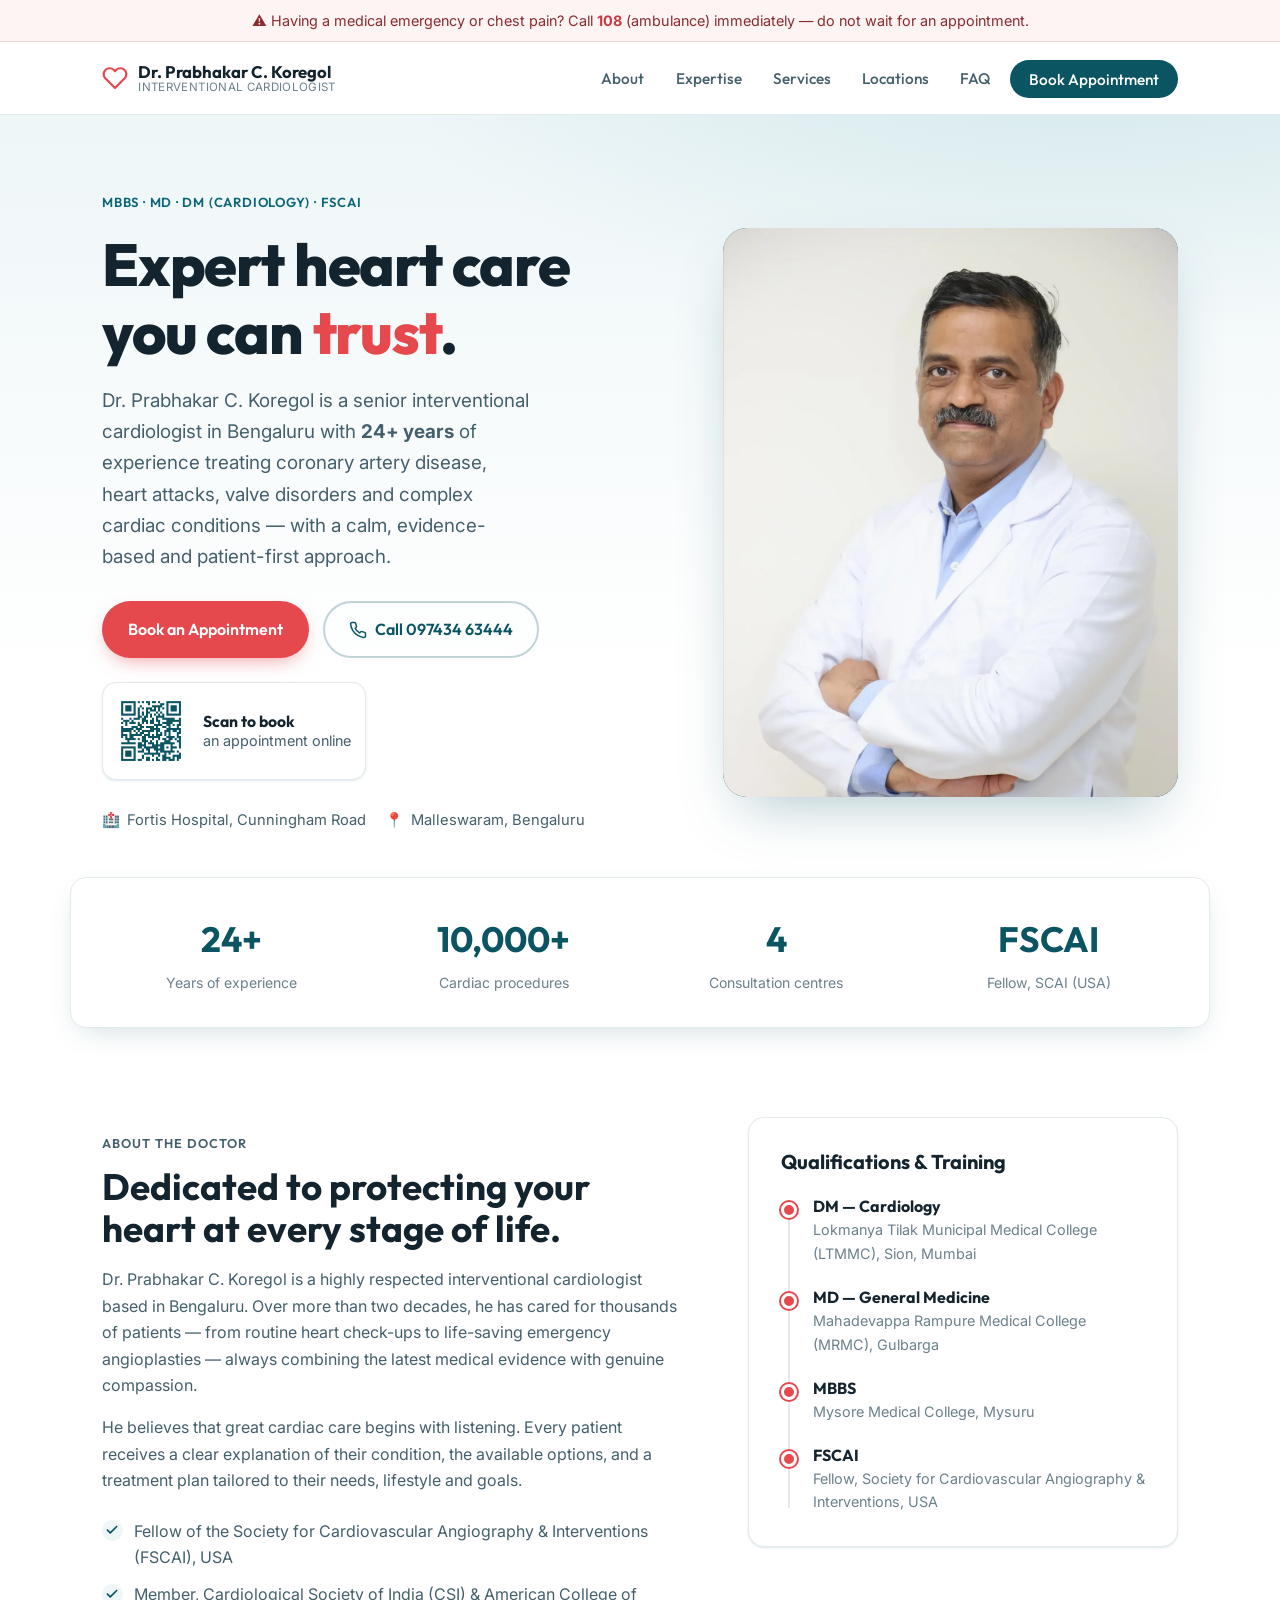
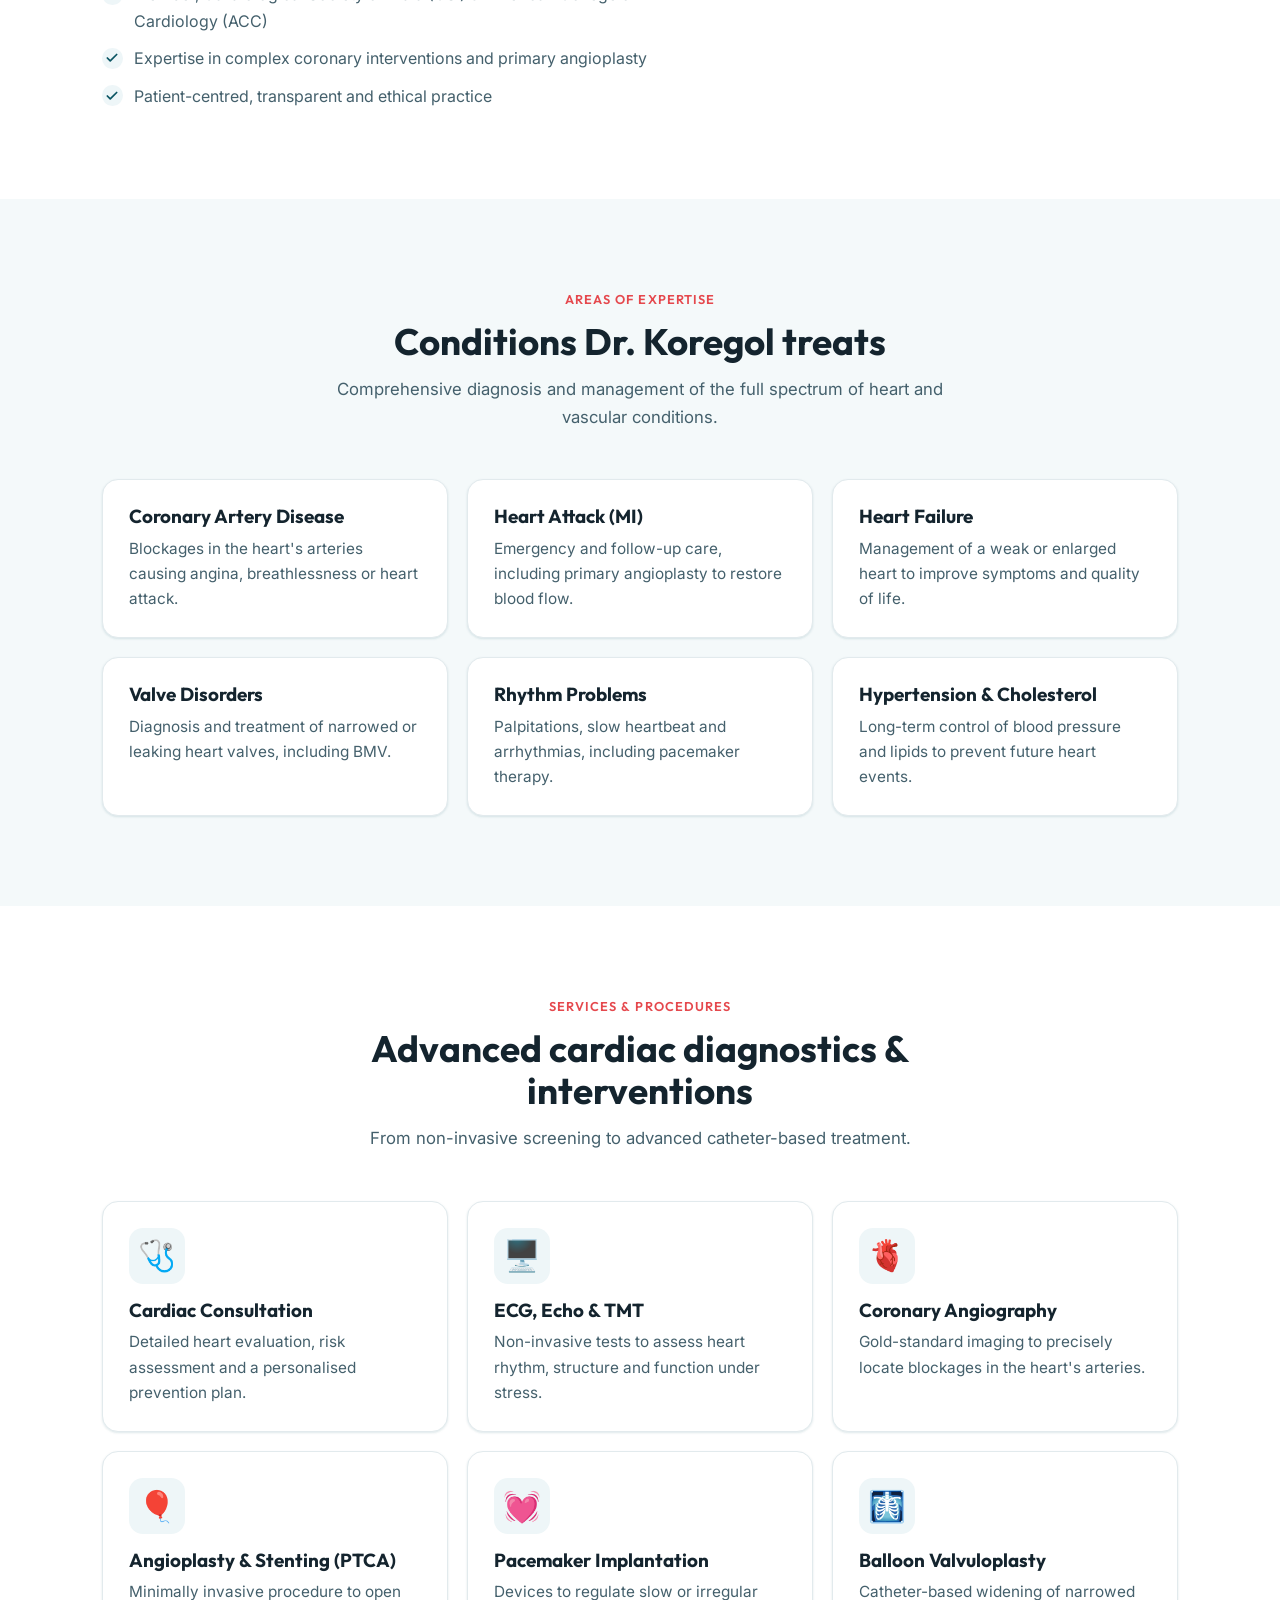
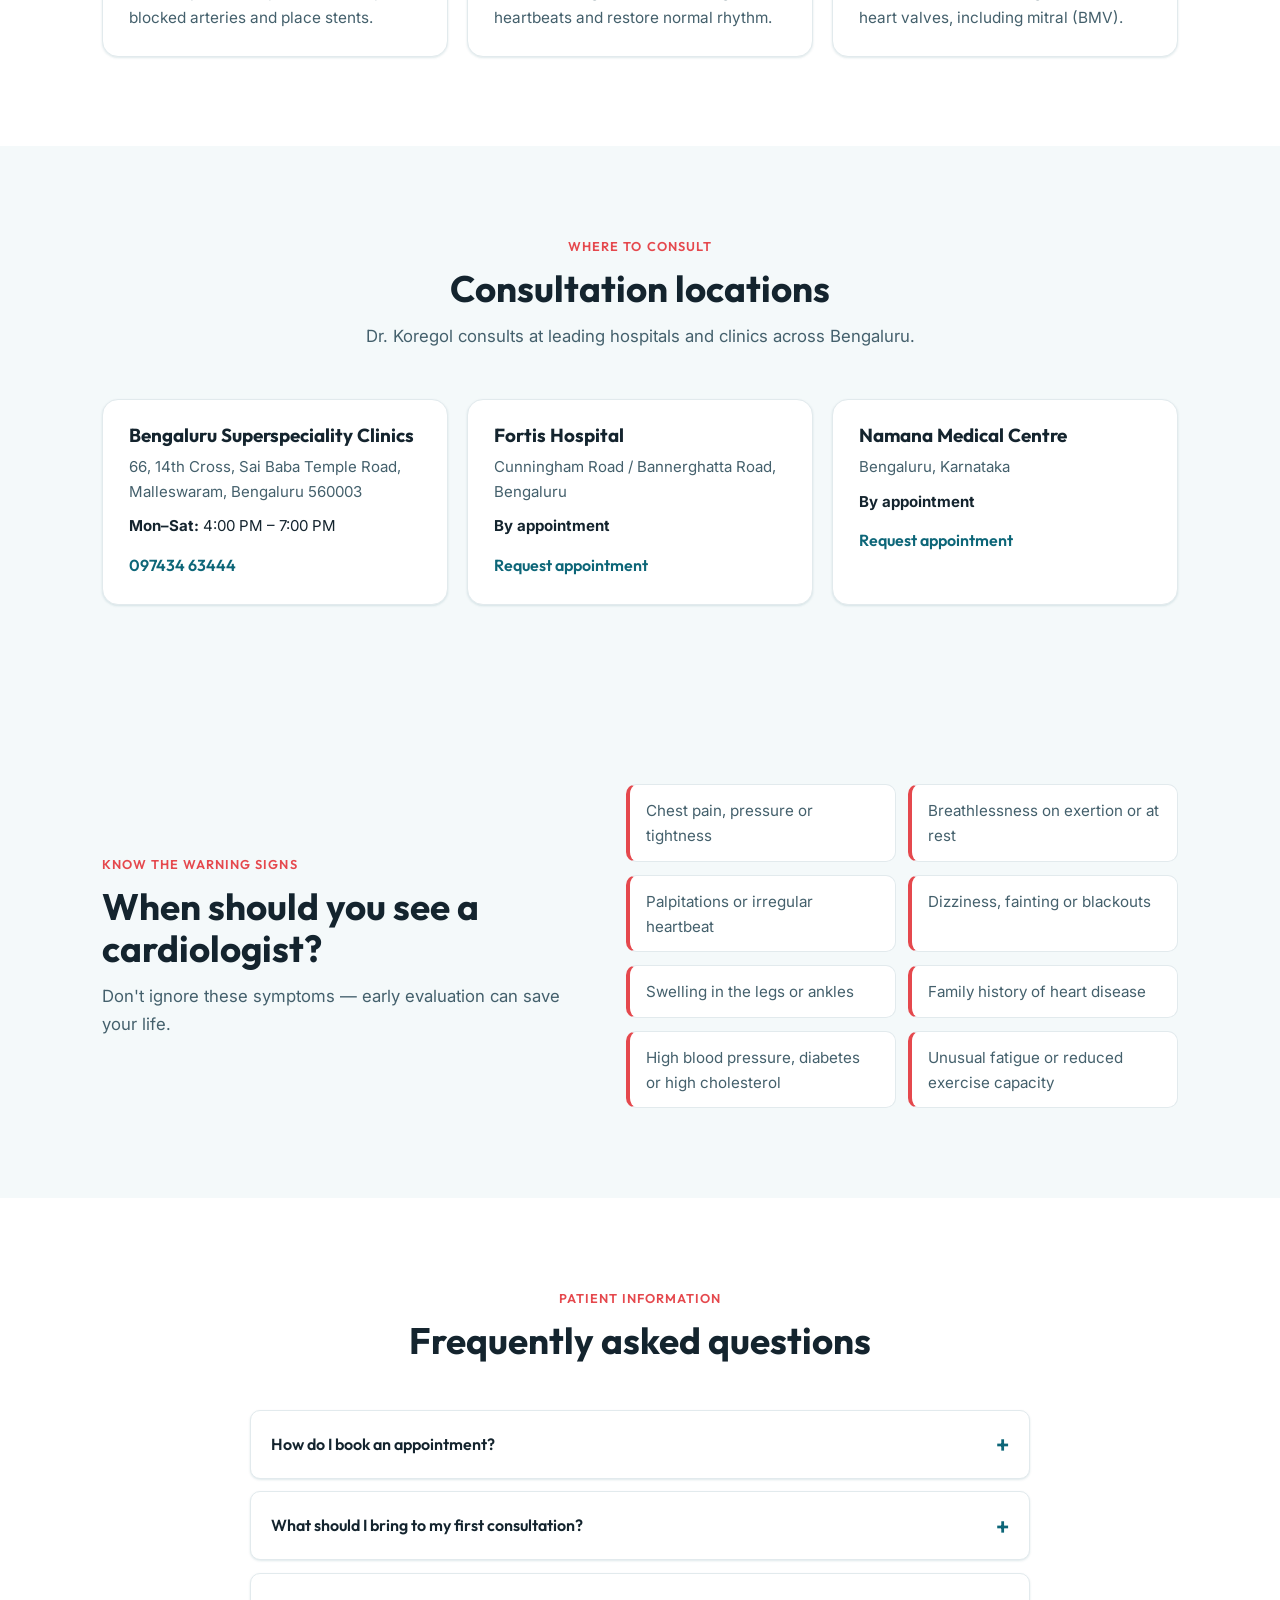
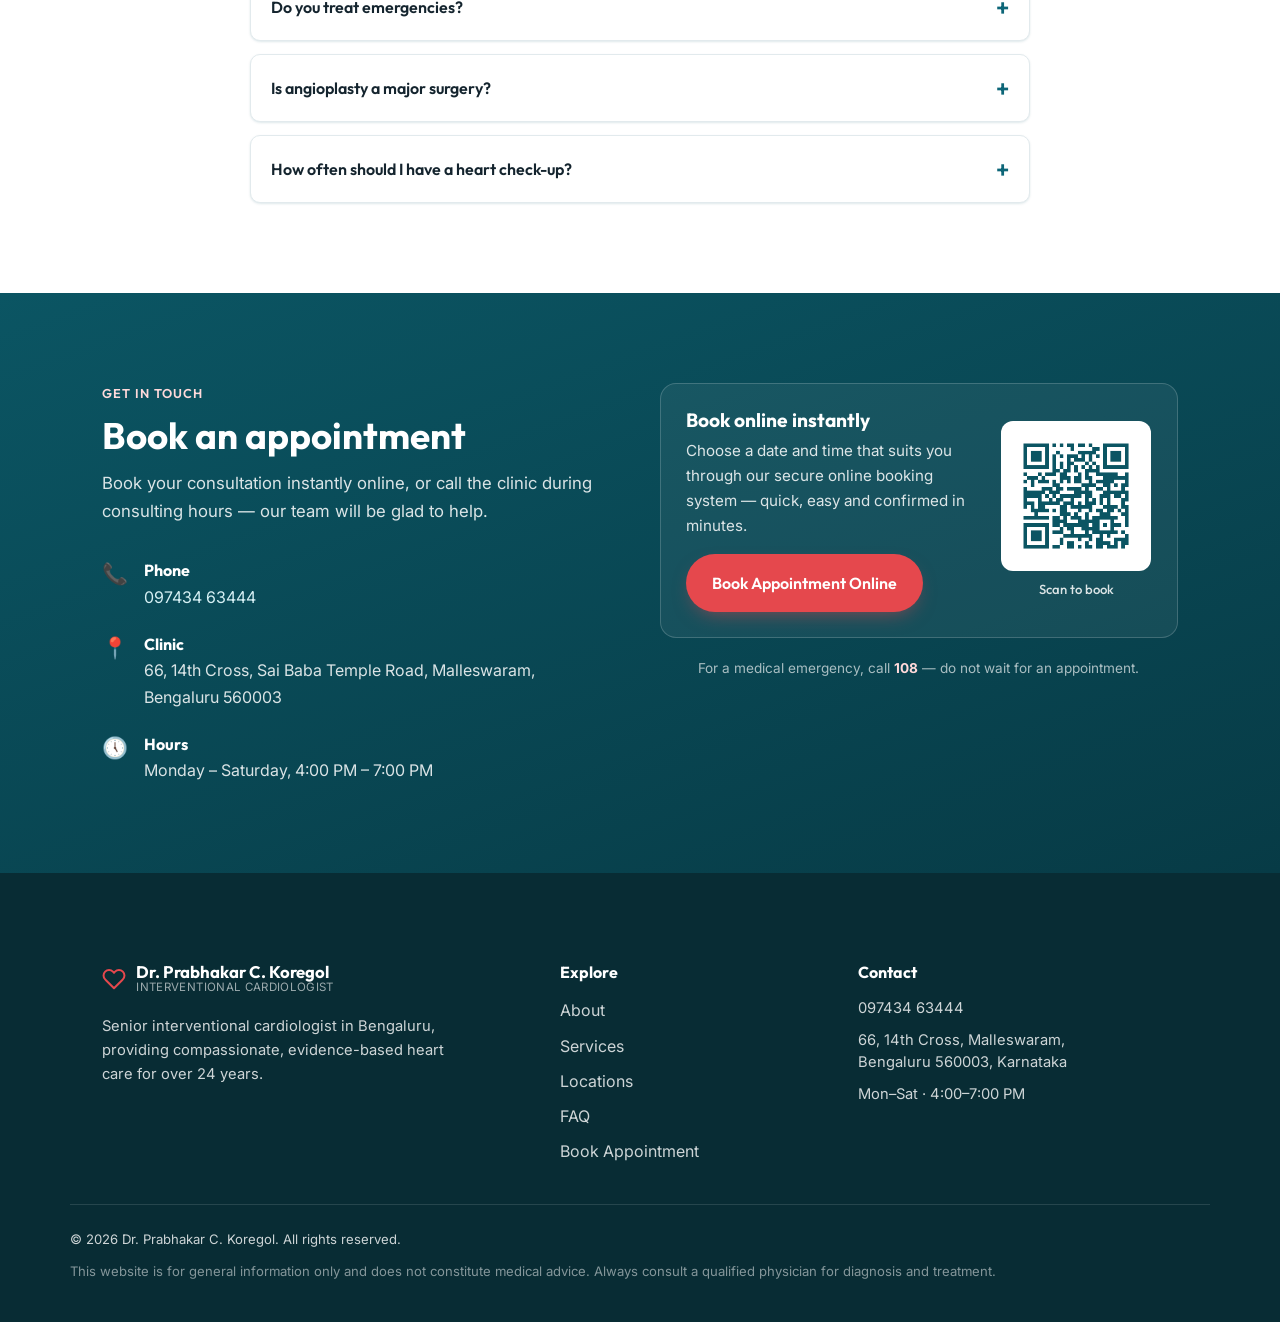
==== index.html @ 807a7e0b "Remove redundant appointment form; online booking is the single path Appointments now go through the" ====
<!DOCTYPE html>
<html lang="en">
<head>
  <meta charset="UTF-8" />
  <meta name="viewport" content="width=device-width, initial-scale=1.0" />
  <meta name="theme-color" content="#0b5563" />

  <title>Dr. Prabhakar C. Koregol — Senior Interventional Cardiologist, Bengaluru</title>
  <meta name="description" content="Dr. Prabhakar C. Koregol is a senior interventional cardiologist in Bengaluru with 24+ years of experience in angiography, angioplasty, stenting and complex cardiac care. Book a consultation in Malleswaram." />
  <meta name="keywords" content="cardiologist Bangalore, interventional cardiologist Bengaluru, Dr Prabhakar Koregol, angioplasty Bangalore, heart specialist Malleswaram, angiography, stenting, heart doctor Bengaluru" />
  <meta name="author" content="Dr. Prabhakar C. Koregol" />
  <meta name="robots" content="index, follow" />
  <link rel="canonical" href="https://drprabhakarkoregol.in/" />

  <!-- Open Graph / social -->
  <meta property="og:type" content="website" />
  <meta property="og:site_name" content="Dr. Prabhakar C. Koregol" />
  <meta property="og:title" content="Dr. Prabhakar C. Koregol — Senior Interventional Cardiologist, Bengaluru" />
  <meta property="og:description" content="24+ years of experience in interventional cardiology. Compassionate, evidence-based heart care in Bengaluru." />
  <meta property="og:url" content="https://drprabhakarkoregol.in/" />
  <meta property="og:image" content="https://drprabhakarkoregol.in/assets/img/og-image.png" />
  <meta name="twitter:card" content="summary_large_image" />
  <meta name="twitter:title" content="Dr. Prabhakar C. Koregol — Senior Interventional Cardiologist" />
  <meta name="twitter:description" content="24+ years of experience in interventional cardiology in Bengaluru." />

  <!-- Icons & manifest -->
  <link rel="icon" href="assets/img/favicon.svg" type="image/svg+xml" />
  <link rel="apple-touch-icon" href="assets/img/favicon.svg" />
  <link rel="manifest" href="site.webmanifest" />

  <!-- Preconnect for fonts -->
  <link rel="preconnect" href="https://fonts.googleapis.com" />
  <link rel="preconnect" href="https://fonts.gstatic.com" crossorigin />
  <link rel="stylesheet" href="https://fonts.googleapis.com/css2?family=Outfit:wght@400;500;600;700;800&family=Inter:wght@400;500;600&display=swap" />

  <link rel="stylesheet" href="assets/css/styles.css" />

  <!-- Structured data: Physician (schema.org) -->
  <script type="application/ld+json">
  {
    "@context": "https://schema.org",
    "@type": "Physician",
    "name": "Dr. Prabhakar C. Koregol",
    "image": "https://drprabhakarkoregol.in/assets/img/og-image.png",
    "url": "https://drprabhakarkoregol.in/",
    "medicalSpecialty": "Cardiovascular",
    "description": "Senior interventional cardiologist in Bengaluru with over 24 years of experience in angiography, angioplasty, stenting and complex coronary interventions.",
    "telephone": "+91-9743463444",
    "address": {
      "@type": "PostalAddress",
      "streetAddress": "66, 14th Cross, Sai Baba Temple Road, Malleswaram",
      "addressLocality": "Bengaluru",
      "addressRegion": "Karnataka",
      "postalCode": "560003",
      "addressCountry": "IN"
    },
    "availableService": [
      { "@type": "MedicalProcedure", "name": "Coronary Angiography" },
      { "@type": "MedicalProcedure", "name": "Coronary Angioplasty (PTCA) & Stenting" },
      { "@type": "MedicalProcedure", "name": "Balloon Mitral Valvuloplasty" },
      { "@type": "MedicalProcedure", "name": "Pacemaker Implantation" }
    ]
  }
  </script>
</head>
<body>
  <a class="skip-link" href="#main">Skip to main content</a>

  <!-- Emergency banner -->
  <div class="emergency-bar" role="note">
    <span aria-hidden="true">⚠️</span> Having a medical emergency or chest pain? Call <strong>108</strong> (ambulance) immediately — do not wait for an appointment.
  </div>

  <!-- Header -->
  <header class="site-header" id="top">
    <div class="container header-inner">
      <a href="#top" class="brand" aria-label="Dr. Prabhakar C. Koregol, home">
        <span class="brand-mark" aria-hidden="true">
          <svg viewBox="0 0 24 24" width="26" height="26" fill="none" stroke="currentColor" stroke-width="2" stroke-linecap="round" stroke-linejoin="round"><path d="M20.84 4.61a5.5 5.5 0 0 0-7.78 0L12 5.67l-1.06-1.06a5.5 5.5 0 0 0-7.78 7.78l1.06 1.06L12 21.23l7.78-7.78 1.06-1.06a5.5 5.5 0 0 0 0-7.78z"/></svg>
        </span>
        <span class="brand-text">
          <strong>Dr. Prabhakar C. Koregol</strong>
          <small>Interventional Cardiologist</small>
        </span>
      </a>

      <nav class="main-nav" id="primary-nav" aria-label="Primary">
        <button class="nav-close" aria-label="Close menu">&times;</button>
        <ul>
          <li><a href="#about">About</a></li>
          <li><a href="#expertise">Expertise</a></li>
          <li><a href="#services">Services</a></li>
          <li><a href="#locations">Locations</a></li>
          <li><a href="#faq">FAQ</a></li>
          <li><a href="book.html" class="nav-cta" target="_blank" rel="noopener">Book Appointment</a></li>
        </ul>
      </nav>

      <button class="nav-toggle" aria-label="Open menu" aria-expanded="false" aria-controls="primary-nav">
        <span></span><span></span><span></span>
      </button>
    </div>
  </header>

  <main id="main">
    <!-- Hero -->
    <section class="hero">
      <div class="container hero-grid">
        <div class="hero-content reveal">
          <p class="eyebrow">MBBS · MD · DM (Cardiology) · FSCAI</p>
          <h1>Expert heart care you can&nbsp;<span class="accent">trust</span>.</h1>
          <p class="lede">
            Dr. Prabhakar C. Koregol is a senior interventional cardiologist in Bengaluru with
            <strong>24+ years</strong> of experience treating coronary artery disease, heart
            attacks, valve disorders and complex cardiac conditions — with a calm, evidence-based
            and patient-first approach.
          </p>
          <div class="hero-actions">
            <a href="book.html" class="btn btn-primary" target="_blank" rel="noopener">Book an Appointment</a>
            <a href="tel:+919743463444" class="btn btn-ghost">
              <svg viewBox="0 0 24 24" width="18" height="18" fill="none" stroke="currentColor" stroke-width="2" stroke-linecap="round" stroke-linejoin="round" aria-hidden="true"><path d="M22 16.92v3a2 2 0 0 1-2.18 2 19.79 19.79 0 0 1-8.63-3.07 19.5 19.5 0 0 1-6-6 19.79 19.79 0 0 1-3.07-8.67A2 2 0 0 1 4.11 2h3a2 2 0 0 1 2 1.72c.13.96.36 1.9.7 2.81a2 2 0 0 1-.45 2.11L8.09 9.91a16 16 0 0 0 6 6l1.27-1.27a2 2 0 0 1 2.11-.45c.91.34 1.85.57 2.81.7A2 2 0 0 1 22 16.92z"/></svg>
              Call 097434 63444
            </a>
          </div>
          <a href="book.html" class="hero-qr" target="_blank" rel="noopener" aria-label="Scan or tap the QR code to book an appointment">
            <img src="assets/img/appointment-qr.png" width="92" height="92" alt="QR code to book an appointment with Dr. Prabhakar C. Koregol" loading="lazy" />
            <span><strong>Scan to book</strong>an appointment online</span>
          </a>
          <ul class="hero-trust">
            <li><span aria-hidden="true">🏥</span> Fortis Hospital, Cunningham Road</li>
            <li><span aria-hidden="true">📍</span> Malleswaram, Bengaluru</li>
          </ul>
        </div>

        <div class="hero-media reveal">
          <div class="hero-photo">
            <img src="assets/img/doctor.webp" alt="Portrait of Dr. Prabhakar C. Koregol, interventional cardiologist in Bengaluru" width="1280" height="1664" loading="eager" decoding="async" />
          </div>
        </div>
      </div>
    </section>

    <!-- Stats -->
    <section class="stats" aria-label="Key facts">
      <div class="container stats-grid">
        <div class="stat reveal"><strong>24+</strong><span>Years of experience</span></div>
        <div class="stat reveal"><strong>10,000+</strong><span>Cardiac procedures</span></div>
        <div class="stat reveal"><strong>4</strong><span>Consultation centres</span></div>
        <div class="stat reveal"><strong>FSCAI</strong><span>Fellow, SCAI (USA)</span></div>
      </div>
    </section>

    <!-- About -->
    <section class="section" id="about">
      <div class="container about-grid">
        <div class="reveal">
          <p class="section-eyebrow">About the doctor</p>
          <h2>Dedicated to protecting your heart at every stage of life.</h2>
          <p>
            Dr. Prabhakar C. Koregol is a highly respected interventional cardiologist based in
            Bengaluru. Over more than two decades, he has cared for thousands of patients — from
            routine heart check-ups to life-saving emergency angioplasties — always combining the
            latest medical evidence with genuine compassion.
          </p>
          <p>
            He believes that great cardiac care begins with listening. Every patient receives a
            clear explanation of their condition, the available options, and a treatment plan
            tailored to their needs, lifestyle and goals.
          </p>
          <ul class="checklist">
            <li>Fellow of the Society for Cardiovascular Angiography &amp; Interventions (FSCAI), USA</li>
            <li>Member, Cardiological Society of India (CSI) &amp; American College of Cardiology (ACC)</li>
            <li>Expertise in complex coronary interventions and primary angioplasty</li>
            <li>Patient-centred, transparent and ethical practice</li>
          </ul>
        </div>

        <aside class="credentials-card reveal" aria-label="Qualifications and training">
          <h3>Qualifications &amp; Training</h3>
          <ol class="timeline">
            <li>
              <span class="tl-dot" aria-hidden="true"></span>
              <h4>DM — Cardiology</h4>
              <p>Lokmanya Tilak Municipal Medical College (LTMMC), Sion, Mumbai</p>
            </li>
            <li>
              <span class="tl-dot" aria-hidden="true"></span>
              <h4>MD — General Medicine</h4>
              <p>Mahadevappa Rampure Medical College (MRMC), Gulbarga</p>
            </li>
            <li>
              <span class="tl-dot" aria-hidden="true"></span>
              <h4>MBBS</h4>
              <p>Mysore Medical College, Mysuru</p>
            </li>
            <li>
              <span class="tl-dot" aria-hidden="true"></span>
              <h4>FSCAI</h4>
              <p>Fellow, Society for Cardiovascular Angiography &amp; Interventions, USA</p>
            </li>
          </ol>
        </aside>
      </div>
    </section>

    <!-- Expertise / conditions -->
    <section class="section section-tint" id="expertise">
      <div class="container">
        <div class="section-head reveal">
          <p class="section-eyebrow">Areas of expertise</p>
          <h2>Conditions Dr. Koregol treats</h2>
          <p class="section-sub">Comprehensive diagnosis and management of the full spectrum of heart and vascular conditions.</p>
        </div>
        <div class="cards-grid">
          <article class="info-card reveal">
            <h3>Coronary Artery Disease</h3>
            <p>Blockages in the heart's arteries causing angina, breathlessness or heart attack.</p>
          </article>
          <article class="info-card reveal">
            <h3>Heart Attack (MI)</h3>
            <p>Emergency and follow-up care, including primary angioplasty to restore blood flow.</p>
          </article>
          <article class="info-card reveal">
            <h3>Heart Failure</h3>
            <p>Management of a weak or enlarged heart to improve symptoms and quality of life.</p>
          </article>
          <article class="info-card reveal">
            <h3>Valve Disorders</h3>
            <p>Diagnosis and treatment of narrowed or leaking heart valves, including BMV.</p>
          </article>
          <article class="info-card reveal">
            <h3>Rhythm Problems</h3>
            <p>Palpitations, slow heartbeat and arrhythmias, including pacemaker therapy.</p>
          </article>
          <article class="info-card reveal">
            <h3>Hypertension &amp; Cholesterol</h3>
            <p>Long-term control of blood pressure and lipids to prevent future heart events.</p>
          </article>
        </div>
      </div>
    </section>

    <!-- Services / procedures -->
    <section class="section" id="services">
      <div class="container">
        <div class="section-head reveal">
          <p class="section-eyebrow">Services &amp; procedures</p>
          <h2>Advanced cardiac diagnostics &amp; interventions</h2>
          <p class="section-sub">From non-invasive screening to advanced catheter-based treatment.</p>
        </div>
        <div class="cards-grid">
          <article class="service-card reveal">
            <div class="service-icon" aria-hidden="true">🩺</div>
            <h3>Cardiac Consultation</h3>
            <p>Detailed heart evaluation, risk assessment and a personalised prevention plan.</p>
          </article>
          <article class="service-card reveal">
            <div class="service-icon" aria-hidden="true">🖥️</div>
            <h3>ECG, Echo &amp; TMT</h3>
            <p>Non-invasive tests to assess heart rhythm, structure and function under stress.</p>
          </article>
          <article class="service-card reveal">
            <div class="service-icon" aria-hidden="true">🫀</div>
            <h3>Coronary Angiography</h3>
            <p>Gold-standard imaging to precisely locate blockages in the heart's arteries.</p>
          </article>
          <article class="service-card reveal">
            <div class="service-icon" aria-hidden="true">🎈</div>
            <h3>Angioplasty &amp; Stenting (PTCA)</h3>
            <p>Minimally invasive procedure to open blocked arteries and place stents.</p>
          </article>
          <article class="service-card reveal">
            <div class="service-icon" aria-hidden="true">💓</div>
            <h3>Pacemaker Implantation</h3>
            <p>Devices to regulate slow or irregular heartbeats and restore normal rhythm.</p>
          </article>
          <article class="service-card reveal">
            <div class="service-icon" aria-hidden="true">🩻</div>
            <h3>Balloon Valvuloplasty</h3>
            <p>Catheter-based widening of narrowed heart valves, including mitral (BMV).</p>
          </article>
        </div>
      </div>
    </section>

    <!-- Locations -->
    <section class="section section-tint" id="locations">
      <div class="container">
        <div class="section-head reveal">
          <p class="section-eyebrow">Where to consult</p>
          <h2>Consultation locations</h2>
          <p class="section-sub">Dr. Koregol consults at leading hospitals and clinics across Bengaluru.</p>
        </div>
        <div class="cards-grid">
          <article class="location-card reveal">
            <h3>Bengaluru Superspeciality Clinics</h3>
            <p class="loc-addr">66, 14th Cross, Sai Baba Temple Road, Malleswaram, Bengaluru 560003</p>
            <p class="loc-time"><strong>Mon–Sat:</strong> 4:00 PM – 7:00 PM</p>
            <a class="loc-link" href="tel:+919743463444">097434 63444</a>
          </article>
          <article class="location-card reveal">
            <h3>Fortis Hospital</h3>
            <p class="loc-addr">Cunningham Road / Bannerghatta Road, Bengaluru</p>
            <p class="loc-time"><strong>By appointment</strong></p>
            <a class="loc-link" href="book.html" target="_blank" rel="noopener">Request appointment</a>
          </article>
          <article class="location-card reveal">
            <h3>Namana Medical Centre</h3>
            <p class="loc-addr">Bengaluru, Karnataka</p>
            <p class="loc-time"><strong>By appointment</strong></p>
            <a class="loc-link" href="book.html" target="_blank" rel="noopener">Request appointment</a>
          </article>
        </div>
      </div>
    </section>

    <!-- Why see a cardiologist -->
    <section class="section warn-section">
      <div class="container warn-grid">
        <div class="reveal">
          <p class="section-eyebrow">Know the warning signs</p>
          <h2>When should you see a cardiologist?</h2>
          <p class="section-sub">Don't ignore these symptoms — early evaluation can save your life.</p>
        </div>
        <ul class="symptom-list reveal">
          <li>Chest pain, pressure or tightness</li>
          <li>Breathlessness on exertion or at rest</li>
          <li>Palpitations or irregular heartbeat</li>
          <li>Dizziness, fainting or blackouts</li>
          <li>Swelling in the legs or ankles</li>
          <li>Family history of heart disease</li>
          <li>High blood pressure, diabetes or high cholesterol</li>
          <li>Unusual fatigue or reduced exercise capacity</li>
        </ul>
      </div>
    </section>

    <!-- FAQ -->
    <section class="section" id="faq">
      <div class="container">
        <div class="section-head reveal">
          <p class="section-eyebrow">Patient information</p>
          <h2>Frequently asked questions</h2>
        </div>
        <div class="faq-list reveal">
          <details>
            <summary>How do I book an appointment?</summary>
            <p>You can call <a href="tel:+919743463444">097434 63444</a> during clinic hours, or use the appointment form below. Our team will confirm a convenient slot with you.</p>
          </details>
          <details>
            <summary>What should I bring to my first consultation?</summary>
            <p>Please bring any previous medical records, ECG/echo reports, a list of your current medications, and details of any allergies. This helps Dr. Koregol give you the most accurate advice.</p>
          </details>
          <details>
            <summary>Do you treat emergencies?</summary>
            <p>For a medical emergency such as severe chest pain, please call <strong>108</strong> or go to the nearest emergency department immediately. This website is not for emergency care.</p>
          </details>
          <details>
            <summary>Is angioplasty a major surgery?</summary>
            <p>Angioplasty is a minimally invasive, catheter-based procedure — not open-heart surgery. Most patients are awake during the procedure and recover quickly. Dr. Koregol will explain what to expect in your case.</p>
          </details>
          <details>
            <summary>How often should I have a heart check-up?</summary>
            <p>Adults over 40, or anyone with risk factors like diabetes, high blood pressure, smoking or a family history of heart disease, should consider an annual cardiac evaluation. Dr. Koregol can advise the right schedule for you.</p>
          </details>
        </div>
      </div>
    </section>

    <!-- Contact / appointment -->
    <section class="section section-dark" id="contact">
      <div class="container contact-grid">
        <div class="reveal">
          <p class="section-eyebrow light">Get in touch</p>
          <h2>Book an appointment</h2>
          <p class="section-sub light">Book your consultation instantly online, or call the clinic during consulting hours — our team will be glad to help.</p>

          <ul class="contact-info">
            <li>
              <span class="ci-icon" aria-hidden="true">📞</span>
              <div><strong>Phone</strong><br><a href="tel:+919743463444">097434 63444</a></div>
            </li>
            <li>
              <span class="ci-icon" aria-hidden="true">📍</span>
              <div><strong>Clinic</strong><br>66, 14th Cross, Sai Baba Temple Road, Malleswaram, Bengaluru 560003</div>
            </li>
            <li>
              <span class="ci-icon" aria-hidden="true">🕔</span>
              <div><strong>Hours</strong><br>Monday – Saturday, 4:00 PM – 7:00 PM</div>
            </li>
          </ul>
        </div>

        <div class="reveal">
          <div class="book-online">
            <div class="book-online-text">
              <h3>Book online instantly</h3>
              <p>Choose a date and time that suits you through our secure online booking system — quick, easy and confirmed in minutes.</p>
              <a href="book.html" class="btn btn-primary" target="_blank" rel="noopener">Book Appointment Online</a>
            </div>
            <figure class="book-qr">
              <img src="assets/img/appointment-qr.png" width="160" height="160" alt="QR code to book an appointment with Dr. Prabhakar C. Koregol" loading="lazy" />
              <figcaption>Scan to book</figcaption>
            </figure>
          </div>
          <p class="book-emergency">For a medical emergency, call <strong>108</strong> — do not wait for an appointment.</p>
        </div>
      </div>
    </section>
  </main>

  <!-- Footer -->
  <footer class="site-footer">
    <div class="container footer-grid">
      <div>
        <a href="#top" class="brand brand-footer">
          <span class="brand-mark" aria-hidden="true">
            <svg viewBox="0 0 24 24" width="24" height="24" fill="none" stroke="currentColor" stroke-width="2" stroke-linecap="round" stroke-linejoin="round"><path d="M20.84 4.61a5.5 5.5 0 0 0-7.78 0L12 5.67l-1.06-1.06a5.5 5.5 0 0 0-7.78 7.78l1.06 1.06L12 21.23l7.78-7.78 1.06-1.06a5.5 5.5 0 0 0 0-7.78z"/></svg>
          </span>
          <span class="brand-text"><strong>Dr. Prabhakar C. Koregol</strong><small>Interventional Cardiologist</small></span>
        </a>
        <p class="footer-about">Senior interventional cardiologist in Bengaluru, providing compassionate, evidence-based heart care for over 24 years.</p>
      </div>
      <nav class="footer-nav" aria-label="Footer">
        <h4>Explore</h4>
        <ul>
          <li><a href="#about">About</a></li>
          <li><a href="#services">Services</a></li>
          <li><a href="#locations">Locations</a></li>
          <li><a href="#faq">FAQ</a></li>
          <li><a href="book.html" target="_blank" rel="noopener">Book Appointment</a></li>
        </ul>
      </nav>
      <div class="footer-contact">
        <h4>Contact</h4>
        <p><a href="tel:+919743463444">097434 63444</a></p>
        <p>66, 14th Cross, Malleswaram,<br>Bengaluru 560003, Karnataka</p>
        <p>Mon–Sat · 4:00–7:00 PM</p>
      </div>
    </div>
    <div class="container footer-bottom">
      <p>&copy; <span id="year">2026</span> Dr. Prabhakar C. Koregol. All rights reserved.</p>
      <p class="footer-disclaimer">This website is for general information only and does not constitute medical advice. Always consult a qualified physician for diagnosis and treatment.</p>
    </div>
  </footer>

  <a href="#top" class="back-to-top" aria-label="Back to top" hidden>
    <svg viewBox="0 0 24 24" width="20" height="20" fill="none" stroke="currentColor" stroke-width="2" stroke-linecap="round" stroke-linejoin="round" aria-hidden="true"><path d="M18 15l-6-6-6 6"/></svg>
  </a>

  <script src="assets/js/main.js" defer></script>
</body>
</html>
---- assets/css/styles.css ----
/* =========================================================
   Dr. Prabhakar C. Koregol — Cardiology website
   Design system & styles
   ========================================================= */

:root {
  /* Palette */
  --teal-900: #073b46;
  --teal-800: #0b5563;
  --teal-700: #0d6678;
  --teal-600: #11808f;
  --teal-50:  #eef6f8;
  --accent:   #e5484d;   /* heartbeat red */
  --accent-dark: #c43c41;

  --ink:      #14242e;
  --ink-soft: #44606c;
  --muted:    #6b818c;
  --line:     #e2eaed;
  --bg:       #ffffff;
  --bg-tint:  #f4f9fa;
  --bg-dark:  #0b5563;

  --radius: 16px;
  --radius-sm: 10px;
  --shadow-sm: 0 1px 3px rgba(11, 85, 99, .08), 0 1px 2px rgba(11, 85, 99, .06);
  --shadow:    0 10px 30px -12px rgba(11, 85, 99, .25);
  --shadow-lg: 0 24px 60px -20px rgba(11, 85, 99, .35);

  --font-head: 'Outfit', system-ui, -apple-system, 'Segoe UI', sans-serif;
  --font-body: 'Inter', system-ui, -apple-system, 'Segoe UI', sans-serif;

  --maxw: 1140px;
  --space: clamp(3.5rem, 7vw, 6rem);
}

/* Reset */
*, *::before, *::after { box-sizing: border-box; }
* { margin: 0; }
html { scroll-behavior: smooth; -webkit-text-size-adjust: 100%; }
@media (prefers-reduced-motion: reduce) {
  html { scroll-behavior: auto; }
  *, *::before, *::after { animation-duration: .001ms !important; transition-duration: .001ms !important; }
}

body {
  font-family: var(--font-body);
  color: var(--ink);
  background: var(--bg);
  line-height: 1.65;
  -webkit-font-smoothing: antialiased;
  text-rendering: optimizeLegibility;
}

img, svg { display: block; max-width: 100%; }
a { color: var(--teal-700); text-decoration: none; }
a:hover { text-decoration: underline; }

h1, h2, h3, h4 { font-family: var(--font-head); line-height: 1.15; color: var(--ink); font-weight: 700; }

.container { width: 100%; max-width: var(--maxw); margin-inline: auto; padding-inline: clamp(1.2rem, 4vw, 2rem); }

.skip-link {
  position: absolute; left: -999px; top: 0; z-index: 1000;
  background: var(--teal-800); color: #fff; padding: .75rem 1.25rem; border-radius: 0 0 var(--radius-sm) 0;
}
.skip-link:focus { left: 0; }

/* Focus visibility */
:focus-visible { outline: 3px solid var(--teal-600); outline-offset: 2px; border-radius: 4px; }

/* ===================== Buttons ===================== */
.btn {
  display: inline-flex; align-items: center; gap: .55rem; justify-content: center;
  font-family: var(--font-head); font-weight: 600; font-size: 1rem;
  padding: .85rem 1.5rem; border-radius: 50px; border: 2px solid transparent;
  cursor: pointer; transition: transform .15s ease, box-shadow .2s ease, background .2s ease, color .2s ease;
  text-decoration: none; white-space: nowrap;
}
.btn:hover { text-decoration: none; transform: translateY(-2px); }
.btn-primary { background: var(--accent); color: #fff; box-shadow: 0 8px 20px -8px rgba(229,72,77,.6); }
.btn-primary:hover { background: var(--accent-dark); }
.btn-ghost { background: transparent; color: var(--teal-800); border-color: rgba(11,85,99,.25); }
.btn-ghost:hover { border-color: var(--teal-700); background: var(--teal-50); }
.btn-block { width: 100%; }

/* ===================== Emergency bar ===================== */
.emergency-bar {
  background: #fff4f4; color: #8a2b2e; text-align: center;
  font-size: .9rem; padding: .55rem 1rem; border-bottom: 1px solid #f3d4d4;
}
.emergency-bar strong { color: var(--accent-dark); }

/* ===================== Header ===================== */
.site-header {
  position: sticky; top: 0; z-index: 100;
  background: rgba(255,255,255,.92); backdrop-filter: saturate(150%) blur(10px);
  border-bottom: 1px solid var(--line);
}
.header-inner { display: flex; align-items: center; justify-content: space-between; gap: 1rem; min-height: 72px; }
.brand { display: inline-flex; align-items: center; gap: .65rem; color: var(--ink); }
.brand:hover { text-decoration: none; }
.brand-mark { color: var(--accent); display: grid; place-items: center; }
.brand-text { display: flex; flex-direction: column; line-height: 1.1; }
.brand-text strong { font-family: var(--font-head); font-size: 1.05rem; }
.brand-text small { color: var(--muted); font-size: .72rem; letter-spacing: .03em; text-transform: uppercase; }

.main-nav ul { list-style: none; display: flex; align-items: center; gap: .35rem; padding: 0; }
.main-nav a { color: var(--ink-soft); font-family: var(--font-head); font-weight: 500; font-size: .96rem; padding: .55rem .8rem; border-radius: 8px; }
.main-nav a:hover { color: var(--teal-800); background: var(--teal-50); text-decoration: none; }
.nav-cta { background: var(--teal-800); color: #fff !important; border-radius: 50px !important; padding: .6rem 1.2rem !important; }
.nav-cta:hover { background: var(--teal-900); }
.nav-close { display: none; }

.nav-toggle { display: none; flex-direction: column; gap: 5px; background: none; border: 0; cursor: pointer; padding: .5rem; }
.nav-toggle span { width: 26px; height: 2.5px; background: var(--ink); border-radius: 2px; transition: .25s; }

/* ===================== Hero ===================== */
.hero {
  position: relative; overflow: hidden;
  background:
    radial-gradient(1200px 500px at 85% -10%, rgba(17,128,143,.12), transparent 60%),
    linear-gradient(180deg, var(--teal-50), #fff 70%);
  padding: clamp(2.5rem, 6vw, 5rem) 0 var(--space);
}
.hero-grid { display: grid; grid-template-columns: 1.1fr .9fr; gap: clamp(2rem, 5vw, 4rem); align-items: center; }
.eyebrow { font-family: var(--font-head); font-weight: 600; letter-spacing: .06em; text-transform: uppercase; color: var(--teal-700); font-size: .82rem; margin-bottom: 1rem; }
.hero h1 { font-size: clamp(2.4rem, 5.5vw, 3.7rem); font-weight: 800; letter-spacing: -.02em; }
.hero h1 .accent { color: var(--accent); }
.lede { font-size: clamp(1.05rem, 1.6vw, 1.18rem); color: var(--ink-soft); margin-top: 1.2rem; max-width: 36ch; }
.hero-actions { display: flex; flex-wrap: wrap; gap: .85rem; margin-top: 1.8rem; }
.hero-trust { list-style: none; padding: 0; margin-top: 1.8rem; display: flex; flex-wrap: wrap; gap: 1.2rem; color: var(--ink-soft); font-size: .92rem; }
.hero-trust li { display: flex; align-items: center; gap: .45rem; }

/* QR next to the Book Appointment button */
.hero-qr {
  display: inline-flex; align-items: center; gap: .9rem; margin-top: 1.5rem;
  padding: .6rem .9rem .6rem .6rem; background: #fff; border: 1px solid var(--line);
  border-radius: 14px; box-shadow: var(--shadow-sm); color: var(--ink); max-width: max-content;
  transition: transform .15s ease, box-shadow .2s ease;
}
.hero-qr:hover { text-decoration: none; transform: translateY(-2px); box-shadow: var(--shadow); }
.hero-qr img { width: 76px; height: 76px; border-radius: 8px; }
.hero-qr span { display: flex; flex-direction: column; font-size: .9rem; color: var(--ink-soft); line-height: 1.3; }
.hero-qr strong { font-family: var(--font-head); color: var(--ink); font-size: .98rem; }

.hero-media { position: relative; }
.hero-photo {
  position: relative; z-index: 1; aspect-ratio: 4 / 5; border-radius: 24px; overflow: hidden;
  background: linear-gradient(160deg, var(--teal-700), var(--teal-900));
  box-shadow: var(--shadow-lg);
}
.hero-photo img { width: 100%; height: 100%; object-fit: cover; object-position: 50% 8%; }
/* ===================== Stats ===================== */
.stats { margin-top: calc(var(--space) * -.5); position: relative; z-index: 2; }
.stats-grid {
  display: grid; grid-template-columns: repeat(4, 1fr); gap: 1rem;
  background: #fff; border: 1px solid var(--line); border-radius: var(--radius);
  box-shadow: var(--shadow); padding: 1.6rem clamp(1rem, 3vw, 2rem);
}
.stat { text-align: center; padding: .4rem; }
.stat strong { display: block; font-family: var(--font-head); font-size: clamp(1.6rem, 3vw, 2.2rem); color: var(--teal-800); }
.stat span { color: var(--muted); font-size: .88rem; }

/* ===================== Sections ===================== */
.section { padding: var(--space) 0; }
.section-tint { background: var(--bg-tint); }
.section-eyebrow { font-family: var(--font-head); font-weight: 600; letter-spacing: .08em; text-transform: uppercase; color: var(--accent); font-size: .8rem; margin-bottom: .7rem; }
.section-eyebrow.light { color: #ffd9da; }
.section-head { max-width: 640px; margin: 0 auto clamp(2rem, 4vw, 3rem); text-align: center; }
.section-head h2 { font-size: clamp(1.8rem, 3.5vw, 2.5rem); }
.section h2 { font-size: clamp(1.7rem, 3.2vw, 2.3rem); }
.section-sub { color: var(--ink-soft); margin-top: .8rem; font-size: 1.05rem; }
.section-sub.light { color: rgba(255,255,255,.85); }

/* About */
.about-grid { display: grid; grid-template-columns: 1.15fr .85fr; gap: clamp(2rem, 5vw, 4rem); align-items: start; }
.about-grid p { color: var(--ink-soft); margin-top: 1rem; }
.checklist { list-style: none; padding: 0; margin-top: 1.5rem; display: grid; gap: .7rem; }
.checklist li { position: relative; padding-left: 2rem; color: var(--ink-soft); }
.checklist li::before {
  content: ""; position: absolute; left: 0; top: .15rem; width: 1.3rem; height: 1.3rem;
  background: var(--teal-50); border-radius: 50%;
  background-image: url("data:image/svg+xml,%3Csvg xmlns='http://www.w3.org/2000/svg' width='14' height='14' viewBox='0 0 24 24' fill='none' stroke='%230b5563' stroke-width='3' stroke-linecap='round' stroke-linejoin='round'%3E%3Cpolyline points='20 6 9 17 4 12'/%3E%3C/svg%3E");
  background-repeat: no-repeat; background-position: center;
}

.credentials-card { background: #fff; border: 1px solid var(--line); border-radius: var(--radius); padding: clamp(1.5rem, 3vw, 2rem); box-shadow: var(--shadow-sm); }
.credentials-card h3 { font-size: 1.25rem; margin-bottom: 1.5rem; }
.timeline { list-style: none; padding: 0; display: grid; gap: 1.4rem; position: relative; }
.timeline::before { content: ""; position: absolute; left: 7px; top: 6px; bottom: 6px; width: 2px; background: var(--line); }
.timeline li { position: relative; padding-left: 2rem; }
.tl-dot { position: absolute; left: 0; top: 5px; width: 16px; height: 16px; border-radius: 50%; background: var(--accent); border: 3px solid #fff; box-shadow: 0 0 0 2px var(--accent); }
.timeline h4 { font-size: 1rem; }
.timeline p { color: var(--muted); font-size: .9rem; margin-top: .15rem; }

/* Cards grid */
.cards-grid { display: grid; grid-template-columns: repeat(3, 1fr); gap: 1.2rem; }
.info-card, .service-card, .location-card {
  background: #fff; border: 1px solid var(--line); border-radius: var(--radius);
  padding: 1.6rem; box-shadow: var(--shadow-sm); transition: transform .2s ease, box-shadow .2s ease, border-color .2s;
}
.info-card:hover, .service-card:hover, .location-card:hover { transform: translateY(-4px); box-shadow: var(--shadow); border-color: #cfe0e4; }
.info-card h3, .service-card h3, .location-card h3 { font-size: 1.18rem; margin-bottom: .5rem; }
.info-card p, .service-card p { color: var(--ink-soft); font-size: .96rem; }
.service-icon { font-size: 1.9rem; width: 56px; height: 56px; display: grid; place-items: center; background: var(--teal-50); border-radius: 14px; margin-bottom: 1rem; }

.location-card .loc-addr { color: var(--ink-soft); font-size: .94rem; margin-bottom: .6rem; }
.location-card .loc-time { font-size: .94rem; margin-bottom: .8rem; }
.location-card .loc-link { font-family: var(--font-head); font-weight: 600; }

/* Warning / symptoms */
.warn-section { background: var(--bg-tint); }
.warn-grid { display: grid; grid-template-columns: 1fr 1.2fr; gap: clamp(2rem, 5vw, 4rem); align-items: center; }
.symptom-list { list-style: none; padding: 0; display: grid; grid-template-columns: 1fr 1fr; gap: .8rem; }
.symptom-list li { background: #fff; border: 1px solid var(--line); border-left: 4px solid var(--accent); border-radius: var(--radius-sm); padding: .8rem 1rem; font-size: .95rem; color: var(--ink-soft); }

/* FAQ */
.faq-list { max-width: 780px; margin: 0 auto; display: grid; gap: .8rem; }
.faq-list details { background: #fff; border: 1px solid var(--line); border-radius: var(--radius-sm); padding: .25rem 1.25rem; box-shadow: var(--shadow-sm); }
.faq-list summary { cursor: pointer; font-family: var(--font-head); font-weight: 600; padding: 1rem 0; list-style: none; display: flex; justify-content: space-between; align-items: center; gap: 1rem; }
.faq-list summary::after { content: "+"; font-size: 1.5rem; color: var(--teal-700); transition: transform .2s; line-height: 1; }
.faq-list details[open] summary::after { transform: rotate(45deg); }
.faq-list summary::-webkit-details-marker { display: none; }
.faq-list details p { color: var(--ink-soft); padding-bottom: 1rem; }

/* Contact / dark section */
.section-dark { background: linear-gradient(160deg, var(--teal-800), var(--teal-900)); color: #fff; }
.section-dark h2 { color: #fff; }
.contact-grid { display: grid; grid-template-columns: 1fr 1.05fr; gap: clamp(2rem, 5vw, 4rem); align-items: start; }
.contact-info { list-style: none; padding: 0; margin-top: 2rem; display: grid; gap: 1.3rem; }
.contact-info li { display: flex; gap: 1rem; align-items: flex-start; }
.contact-info .ci-icon { font-size: 1.3rem; }
.contact-info strong { color: #fff; font-family: var(--font-head); }
.contact-info a { color: #d6f0f4; }
.contact-info div { color: rgba(255,255,255,.85); }

/* Book online + QR */
.book-online {
  padding: 1.6rem; border: 1px solid rgba(255,255,255,.18);
  border-radius: var(--radius); background: rgba(255,255,255,.06);
  display: flex; gap: 1.6rem; align-items: center; flex-wrap: wrap;
}
.book-online-text { flex: 1 1 220px; }
.book-online-text h3 { color: #fff; font-size: 1.2rem; margin-bottom: .4rem; }
.book-online-text p { color: rgba(255,255,255,.85); font-size: .95rem; margin-bottom: 1rem; }
.book-qr { margin: 0; text-align: center; }
.book-qr img { background: #fff; padding: 8px; border-radius: 12px; width: 150px; height: 150px; }
.book-qr figcaption { color: rgba(255,255,255,.85); font-size: .82rem; margin-top: .5rem; font-family: var(--font-head); font-weight: 500; }
.book-emergency { margin-top: 1.2rem; font-size: .85rem; color: rgba(255,255,255,.65); text-align: center; }
.book-emergency strong { color: #ffd9da; }

/* ===================== Footer ===================== */
.site-footer { background: #082c34; color: rgba(255,255,255,.8); padding-top: var(--space); }
.footer-grid { display: grid; grid-template-columns: 1.6fr 1fr 1.2fr; gap: 2rem; padding-bottom: 2.5rem; }
.brand-footer { color: #fff; }
.brand-footer .brand-mark { color: var(--accent); }
.brand-footer .brand-text strong { color: #fff; }
.brand-footer .brand-text small { color: rgba(255,255,255,.6); }
.footer-about { margin-top: 1rem; font-size: .92rem; max-width: 38ch; }
.site-footer h4 { color: #fff; font-size: 1rem; margin-bottom: 1rem; }
.footer-nav ul { list-style: none; padding: 0; display: grid; gap: .55rem; }
.footer-nav a, .footer-contact a { color: rgba(255,255,255,.8); }
.footer-nav a:hover, .footer-contact a:hover { color: #fff; }
.footer-contact p { margin-bottom: .6rem; font-size: .92rem; line-height: 1.5; }
.footer-bottom { border-top: 1px solid rgba(255,255,255,.12); padding: 1.5rem 0 2.5rem; display: flex; flex-direction: column; gap: .6rem; font-size: .82rem; }
.footer-disclaimer { color: rgba(255,255,255,.5); }

/* Back to top */
.back-to-top {
  position: fixed; right: 1.2rem; bottom: 1.2rem; z-index: 90;
  width: 46px; height: 46px; border-radius: 50%; display: grid; place-items: center;
  background: var(--teal-800); color: #fff; box-shadow: var(--shadow);
  transition: transform .2s, opacity .2s;
}
.back-to-top:hover { transform: translateY(-3px); background: var(--teal-900); text-decoration: none; }
.back-to-top[hidden] { display: none; }

/* ===================== Reveal animation ===================== */
.reveal { opacity: 0; transform: translateY(24px); transition: opacity .6s ease, transform .6s ease; }
.reveal.in { opacity: 1; transform: none; }

/* ===================== Responsive ===================== */
@media (max-width: 940px) {
  .hero-grid { grid-template-columns: 1fr; }
  .hero-media { max-width: 420px; margin-inline: auto; order: -1; }
  .lede { max-width: none; }
  .about-grid, .warn-grid, .contact-grid { grid-template-columns: 1fr; }
  .cards-grid { grid-template-columns: repeat(2, 1fr); }
  .stats-grid { grid-template-columns: repeat(2, 1fr); gap: 1.2rem 1rem; }
  .footer-grid { grid-template-columns: 1fr 1fr; }
}

@media (max-width: 760px) {
  .nav-toggle { display: flex; }
  .main-nav {
    position: fixed; inset: 0 0 0 auto; width: min(82%, 320px);
    background: #fff; box-shadow: var(--shadow-lg); transform: translateX(100%);
    transition: transform .28s ease; padding: 4.5rem 1.5rem 2rem; z-index: 200;
  }
  .main-nav.open { transform: none; }
  .main-nav ul { flex-direction: column; align-items: stretch; gap: .2rem; }
  .main-nav a { padding: .9rem .8rem; font-size: 1.05rem; }
  .nav-cta { text-align: center; margin-top: .8rem; }
  .nav-close { display: block; position: absolute; top: 1rem; right: 1.2rem; background: none; border: 0; font-size: 2rem; line-height: 1; color: var(--ink); cursor: pointer; }
  body.nav-open { overflow: hidden; }
  .nav-backdrop { position: fixed; inset: 0; background: rgba(8,44,52,.4); z-index: 150; opacity: 0; pointer-events: none; transition: opacity .28s; }
  .nav-backdrop.show { opacity: 1; pointer-events: auto; }
}

@media (max-width: 560px) {
  .cards-grid { grid-template-columns: 1fr; }
  .symptom-list { grid-template-columns: 1fr; }
  .footer-grid { grid-template-columns: 1fr; }
  .stats-grid { grid-template-columns: 1fr 1fr; }
}
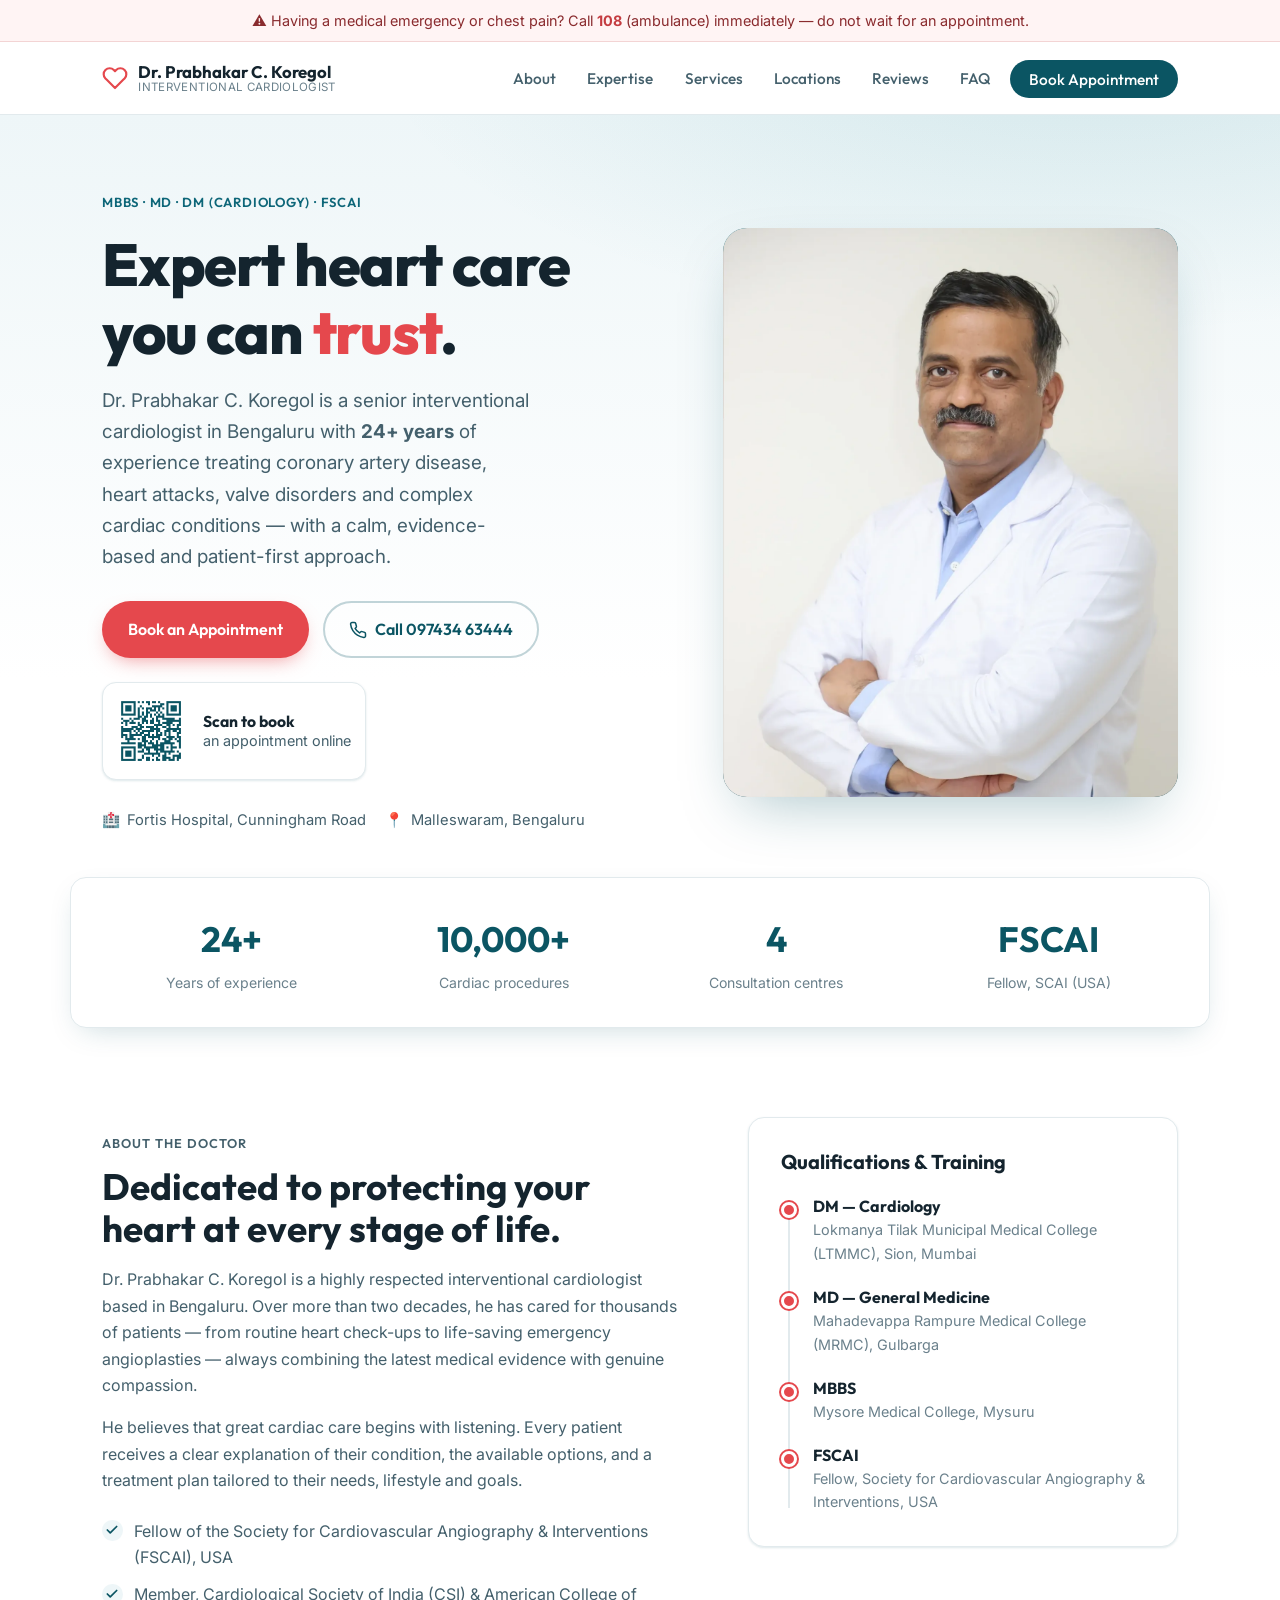
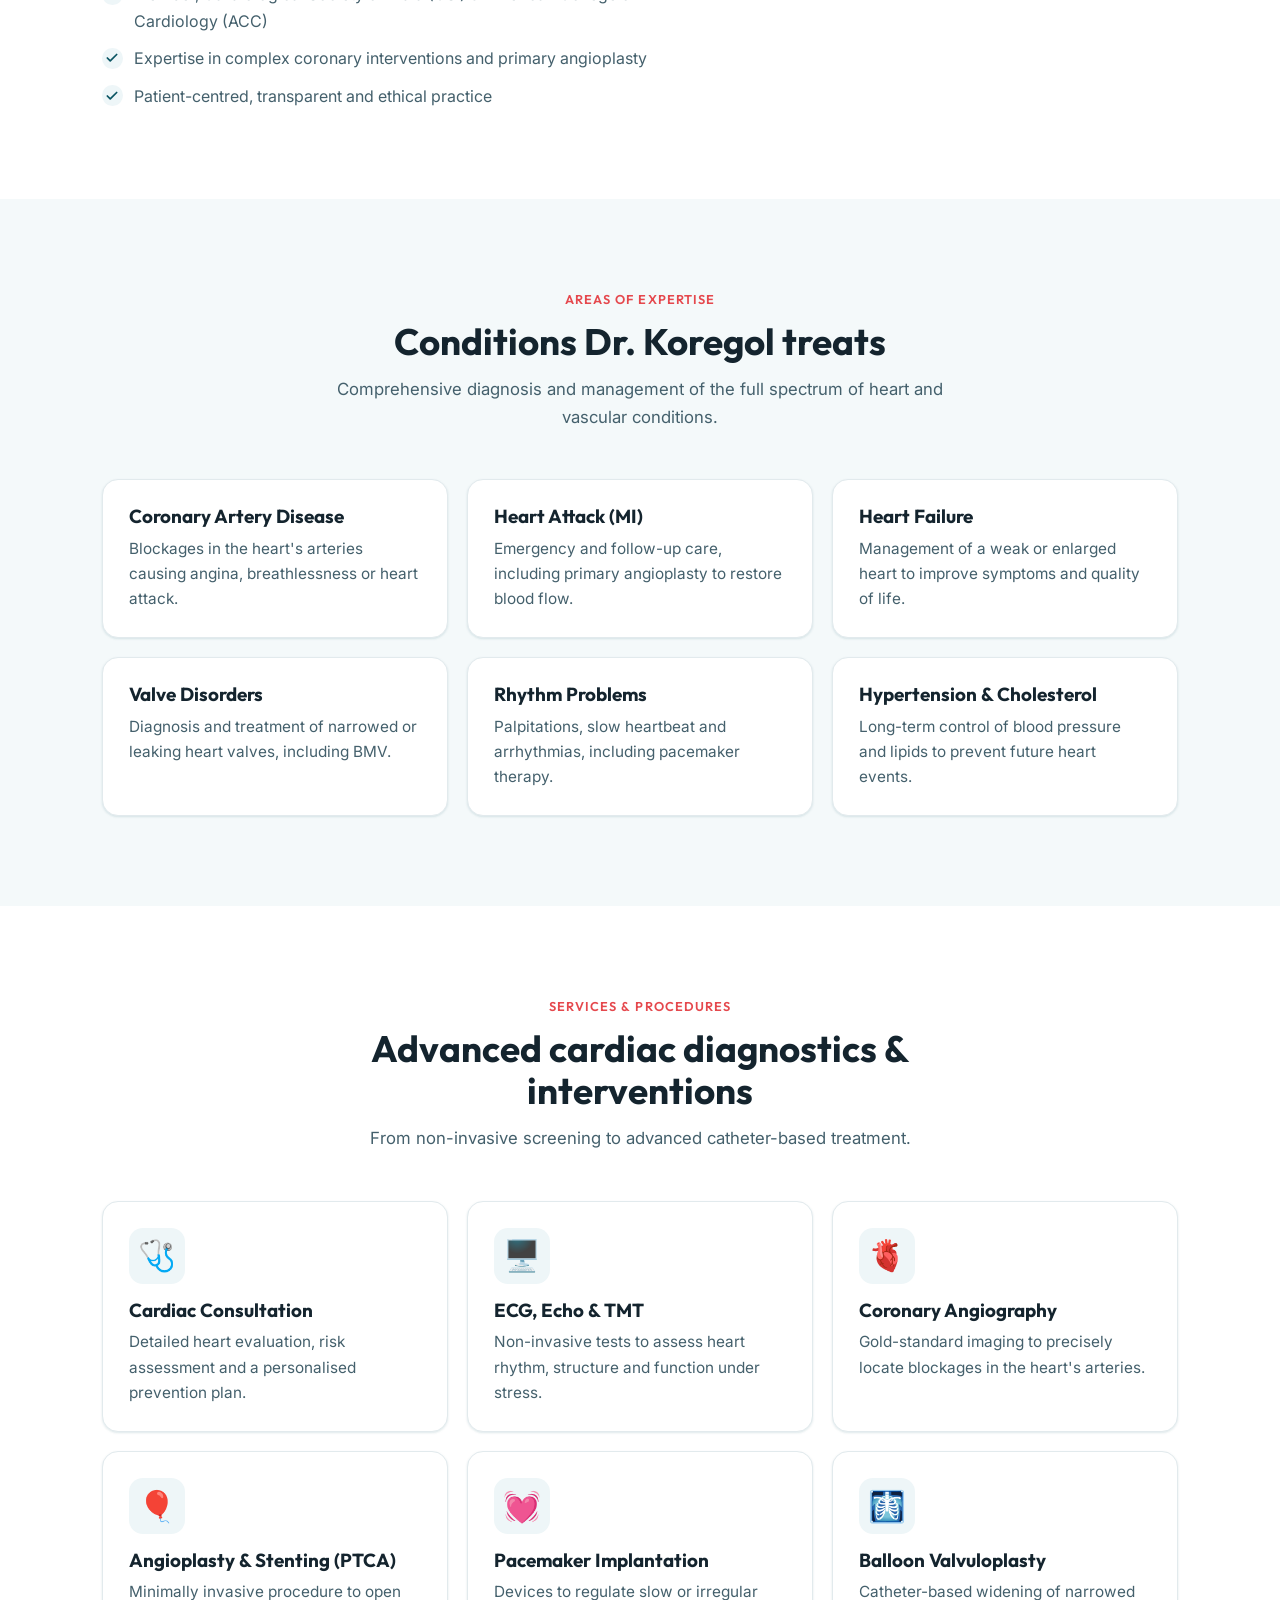
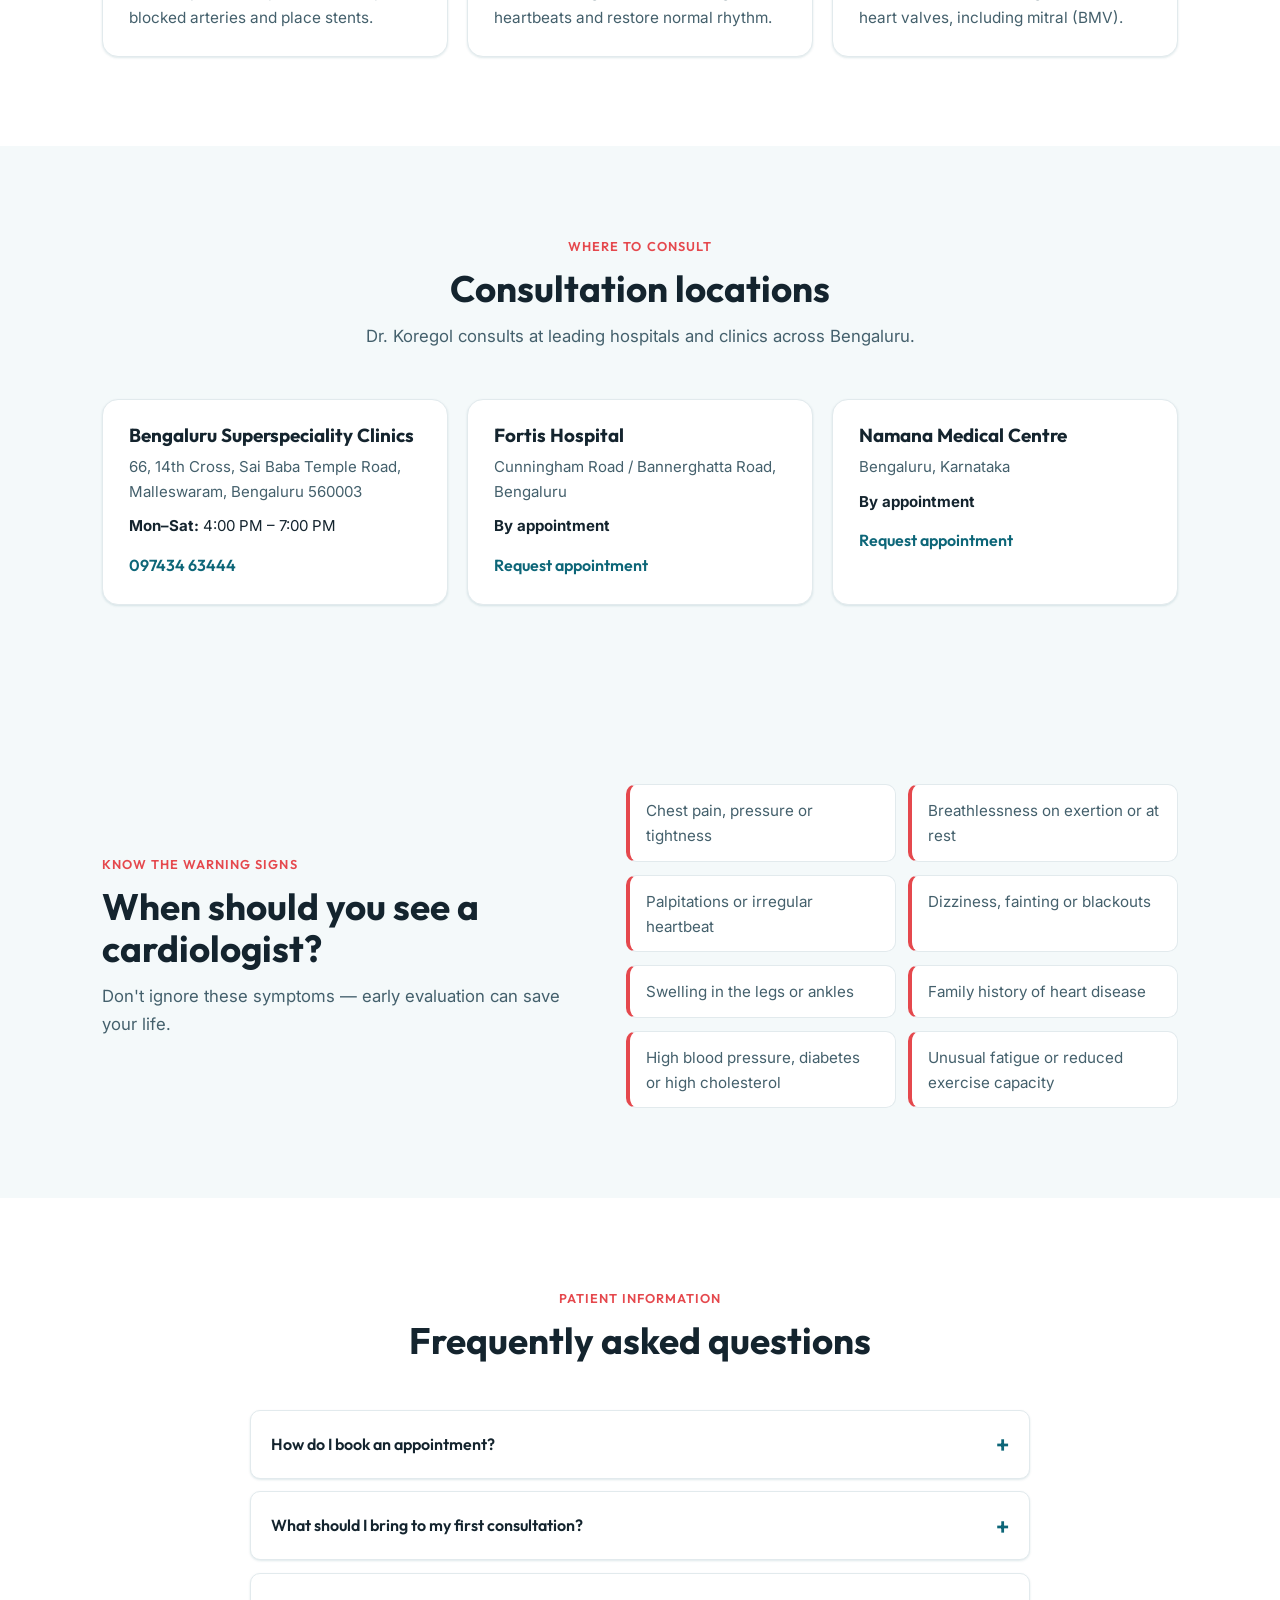
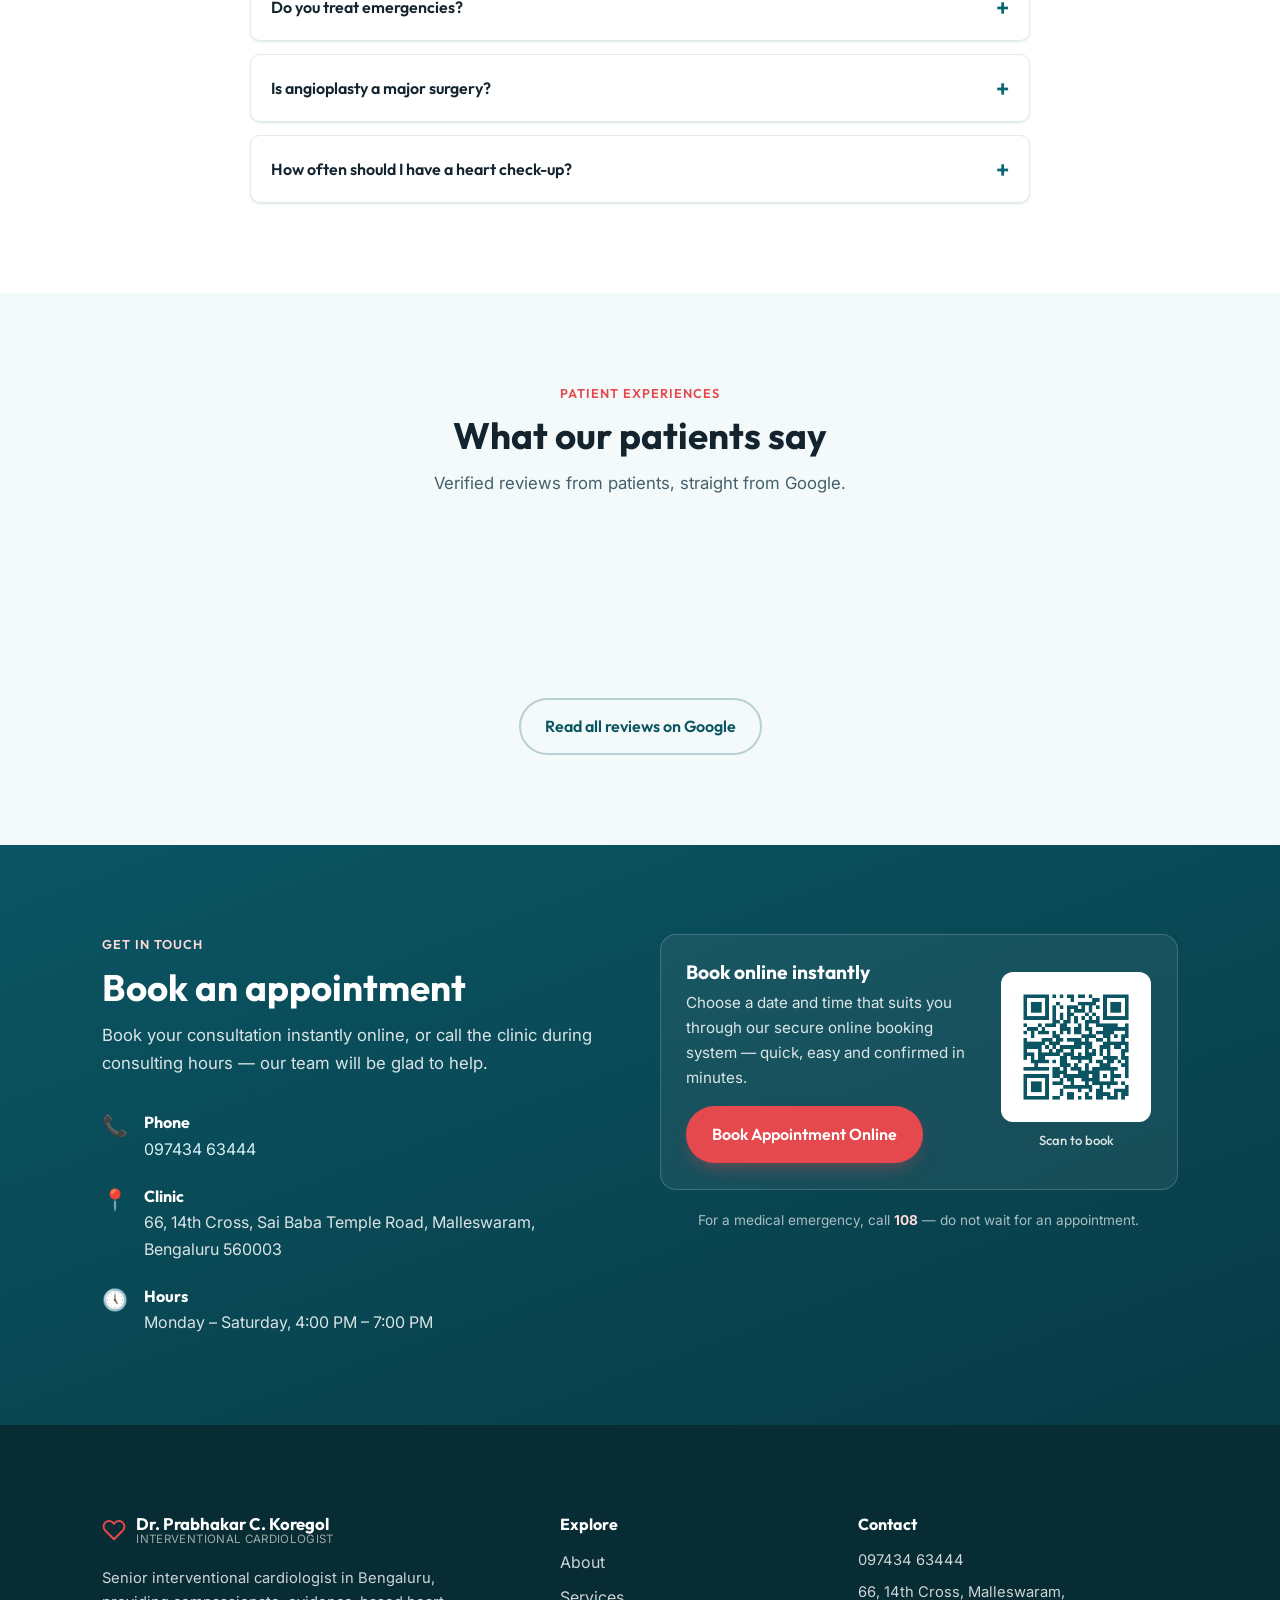
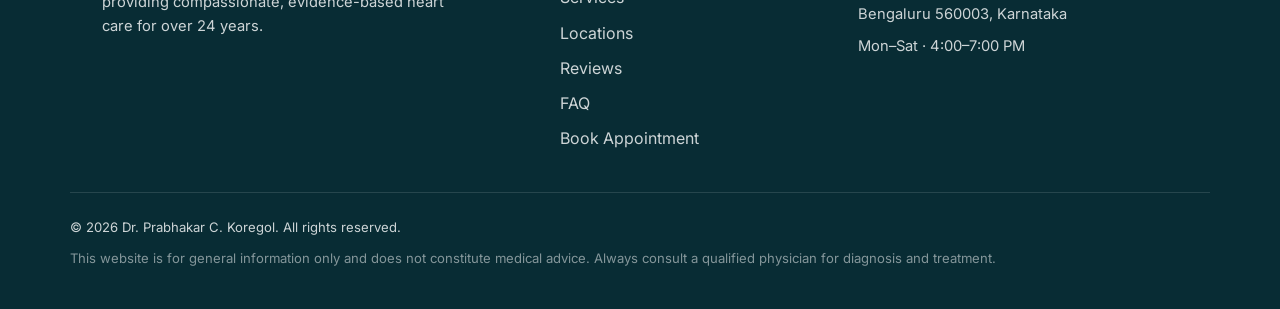
==== commit 3bd49e85: "Add live Google reviews section (Featurable widget) - New 'What our patients say' section (#reviews)" ====
--- a/index.html
+++ b/index.html
@@ -91,6 +91,7 @@
           <li><a href="#expertise">Expertise</a></li>
           <li><a href="#services">Services</a></li>
           <li><a href="#locations">Locations</a></li>
+          <li><a href="#reviews">Reviews</a></li>
           <li><a href="#faq">FAQ</a></li>
           <li><a href="book.html" class="nav-cta" target="_blank" rel="noopener">Book Appointment</a></li>
         </ul>
@@ -367,6 +368,43 @@
       </div>
     </section>
 
+    <!-- Patient reviews (Google) -->
+    <section class="section section-tint" id="reviews">
+      <div class="container">
+        <div class="section-head reveal">
+          <p class="section-eyebrow">Patient experiences</p>
+          <h2>What our patients say</h2>
+          <p class="section-sub">Verified reviews from patients, straight from Google.</p>
+        </div>
+
+        <!--
+          ============================================================
+          GOOGLE REVIEWS WIDGET (Featurable — free, auto-updating)
+          ------------------------------------------------------------
+          One-time setup (no coding):
+          1. Go to https://featurable.com and sign up (free, no card).
+          2. Connect Dr. Koregol's Google Business Profile and create a widget
+             (choose a "cards/grid" layout to match the rest of the site).
+          3. Featurable gives you a widget ID like  featurable-xxxxxxxx
+          4. Replace REPLACE_WITH_WIDGET_ID below with that exact id.
+          The <script> that powers it is already included near the end of this
+          file, and the security policy (CSP) already allows featurable.com.
+          ============================================================
+        -->
+        <div class="reviews-widget reveal">
+          <div id="featurable-REPLACE_WITH_WIDGET_ID" data-featurable-async></div>
+          <noscript>
+            <p class="reviews-fallback">Please enable JavaScript to view patient reviews, or read them directly on Google below.</p>
+          </noscript>
+        </div>
+
+        <div class="reviews-cta reveal">
+          <!-- Replace with Dr. Koregol's exact Google profile/reviews link when available -->
+          <a href="https://www.google.com/maps/search/?api=1&amp;query=Dr%20Prabhakar%20C%20Koregol%20Cardiologist%20Bengaluru" class="btn btn-ghost" target="_blank" rel="noopener">Read all reviews on Google</a>
+        </div>
+      </div>
+    </section>
+
     <!-- Contact / appointment -->
     <section class="section section-dark" id="contact">
       <div class="container contact-grid">
@@ -427,6 +465,7 @@
           <li><a href="#about">About</a></li>
           <li><a href="#services">Services</a></li>
           <li><a href="#locations">Locations</a></li>
+          <li><a href="#reviews">Reviews</a></li>
           <li><a href="#faq">FAQ</a></li>
           <li><a href="book.html" target="_blank" rel="noopener">Book Appointment</a></li>
         </ul>
@@ -448,6 +487,8 @@
     <svg viewBox="0 0 24 24" width="20" height="20" fill="none" stroke="currentColor" stroke-width="2" stroke-linecap="round" stroke-linejoin="round" aria-hidden="true"><path d="M18 15l-6-6-6 6"/></svg>
   </a>
 
+  <!-- Featurable Google Reviews widget loader (see #reviews section for setup) -->
+  <script src="https://featurable.com/assets/bundle.js" defer></script>
   <script src="assets/js/main.js" defer></script>
 </body>
 </html>
--- a/assets/css/styles.css
+++ b/assets/css/styles.css
@@ -223,6 +223,11 @@
 .faq-list details[open] summary::after { transform: rotate(45deg); }
 .faq-list summary::-webkit-details-marker { display: none; }
 .faq-list details p { color: var(--ink-soft); padding-bottom: 1rem; }
+
+/* Patient reviews */
+.reviews-widget { min-height: 120px; }
+.reviews-fallback { text-align: center; color: var(--ink-soft); }
+.reviews-cta { text-align: center; margin-top: 2rem; }
 
 /* Contact / dark section */
 .section-dark { background: linear-gradient(160deg, var(--teal-800), var(--teal-900)); color: #fff; }
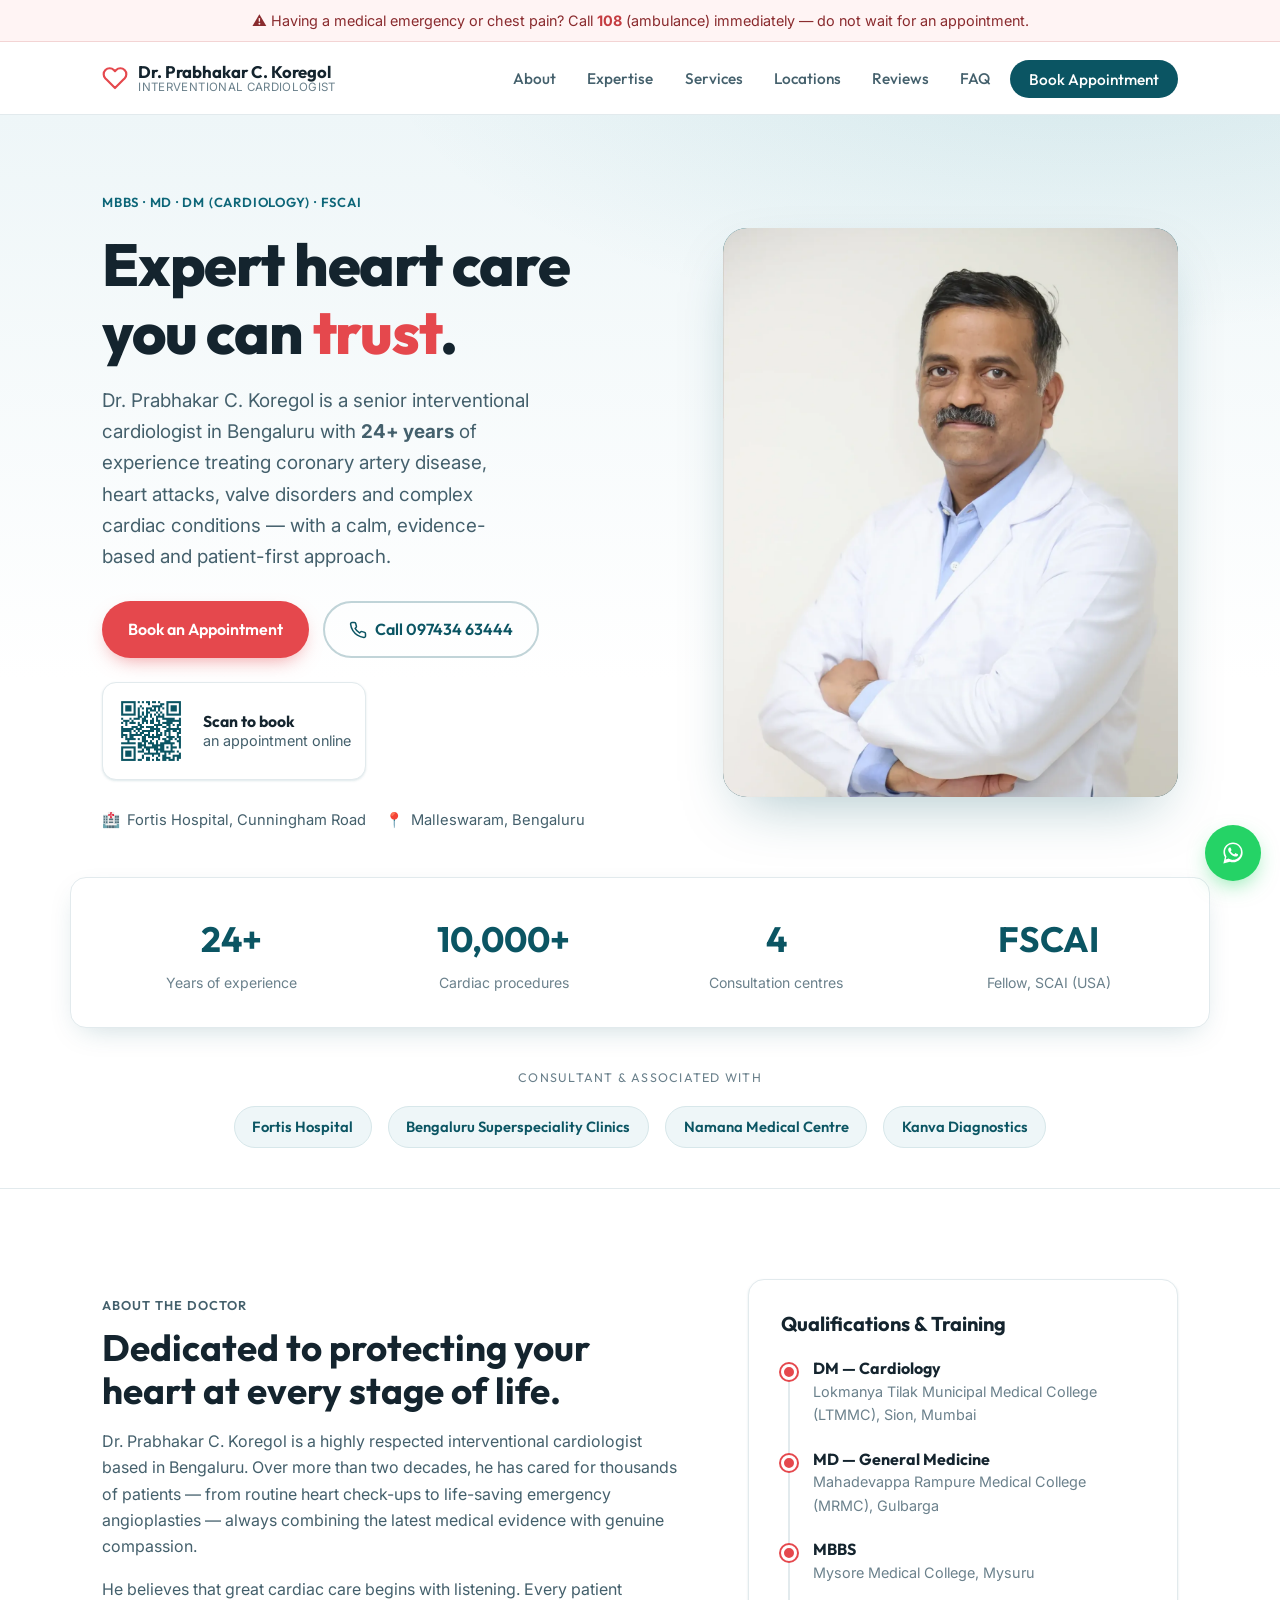
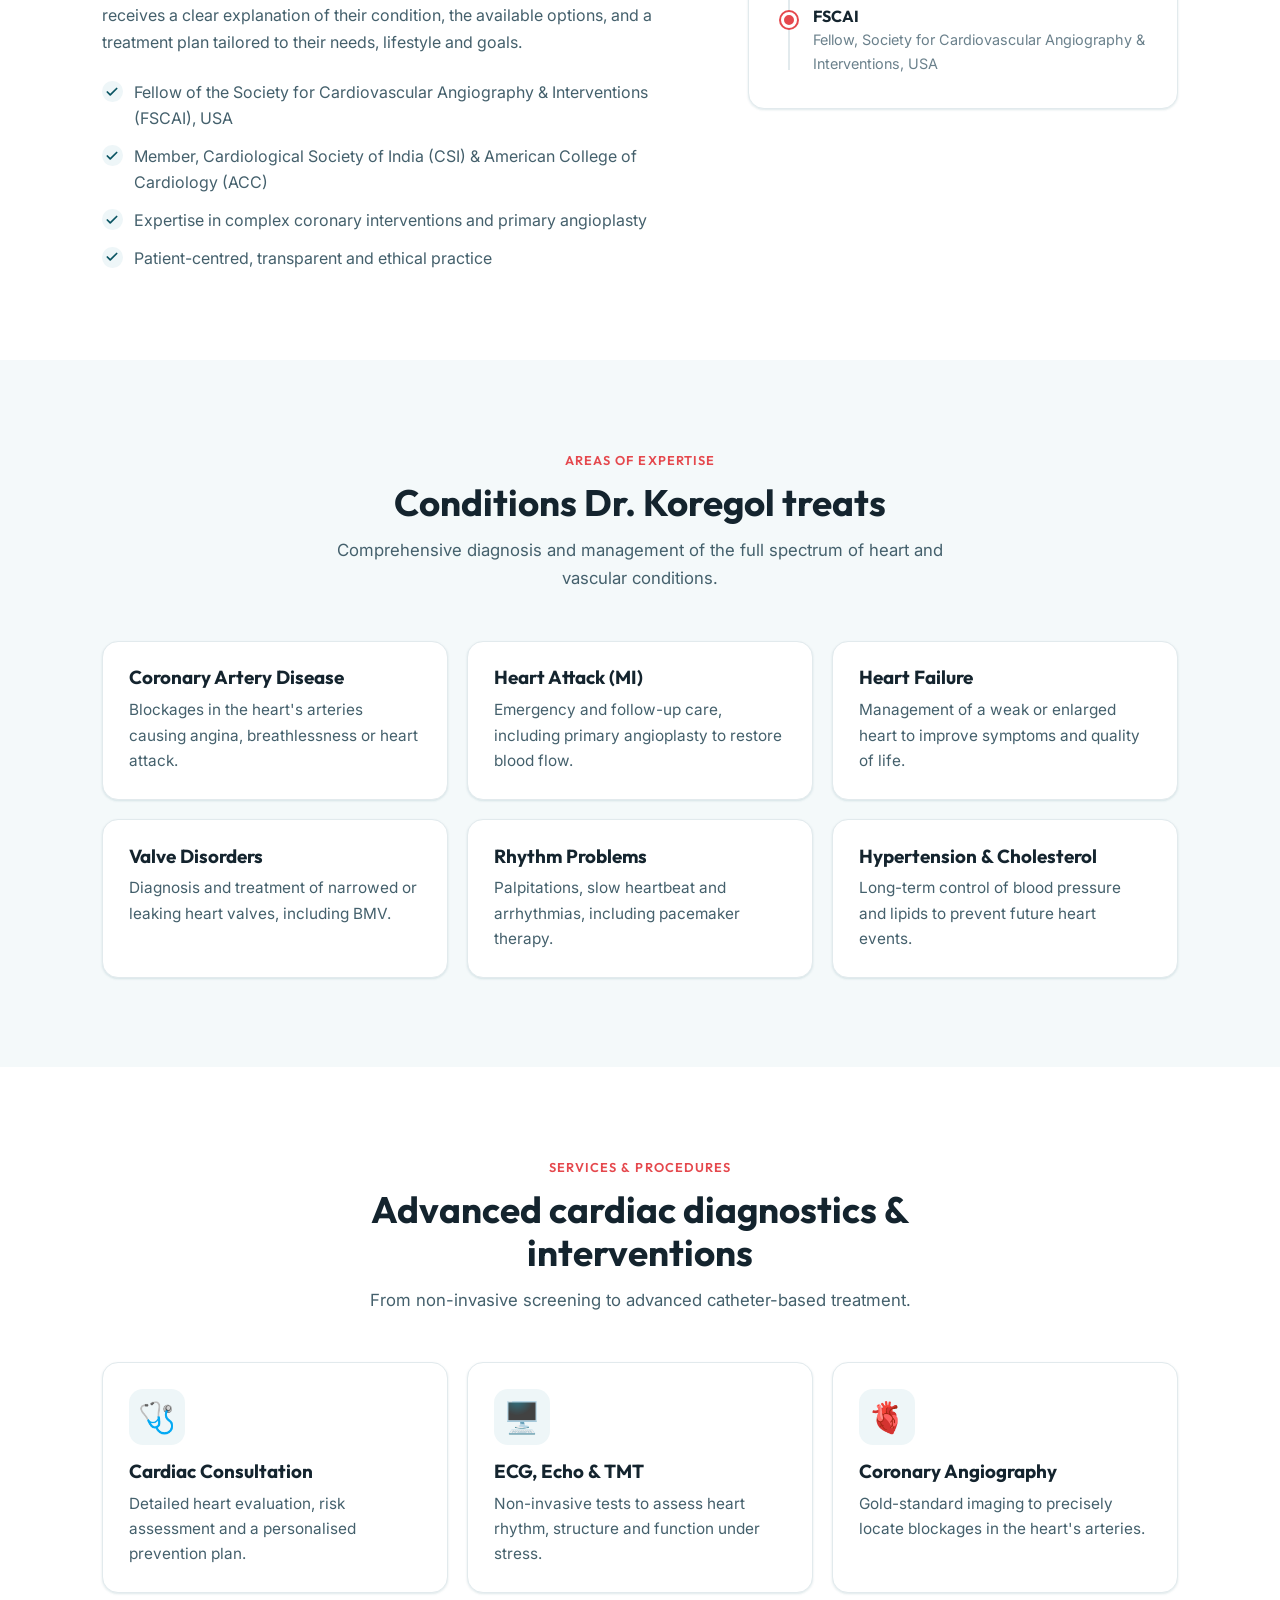
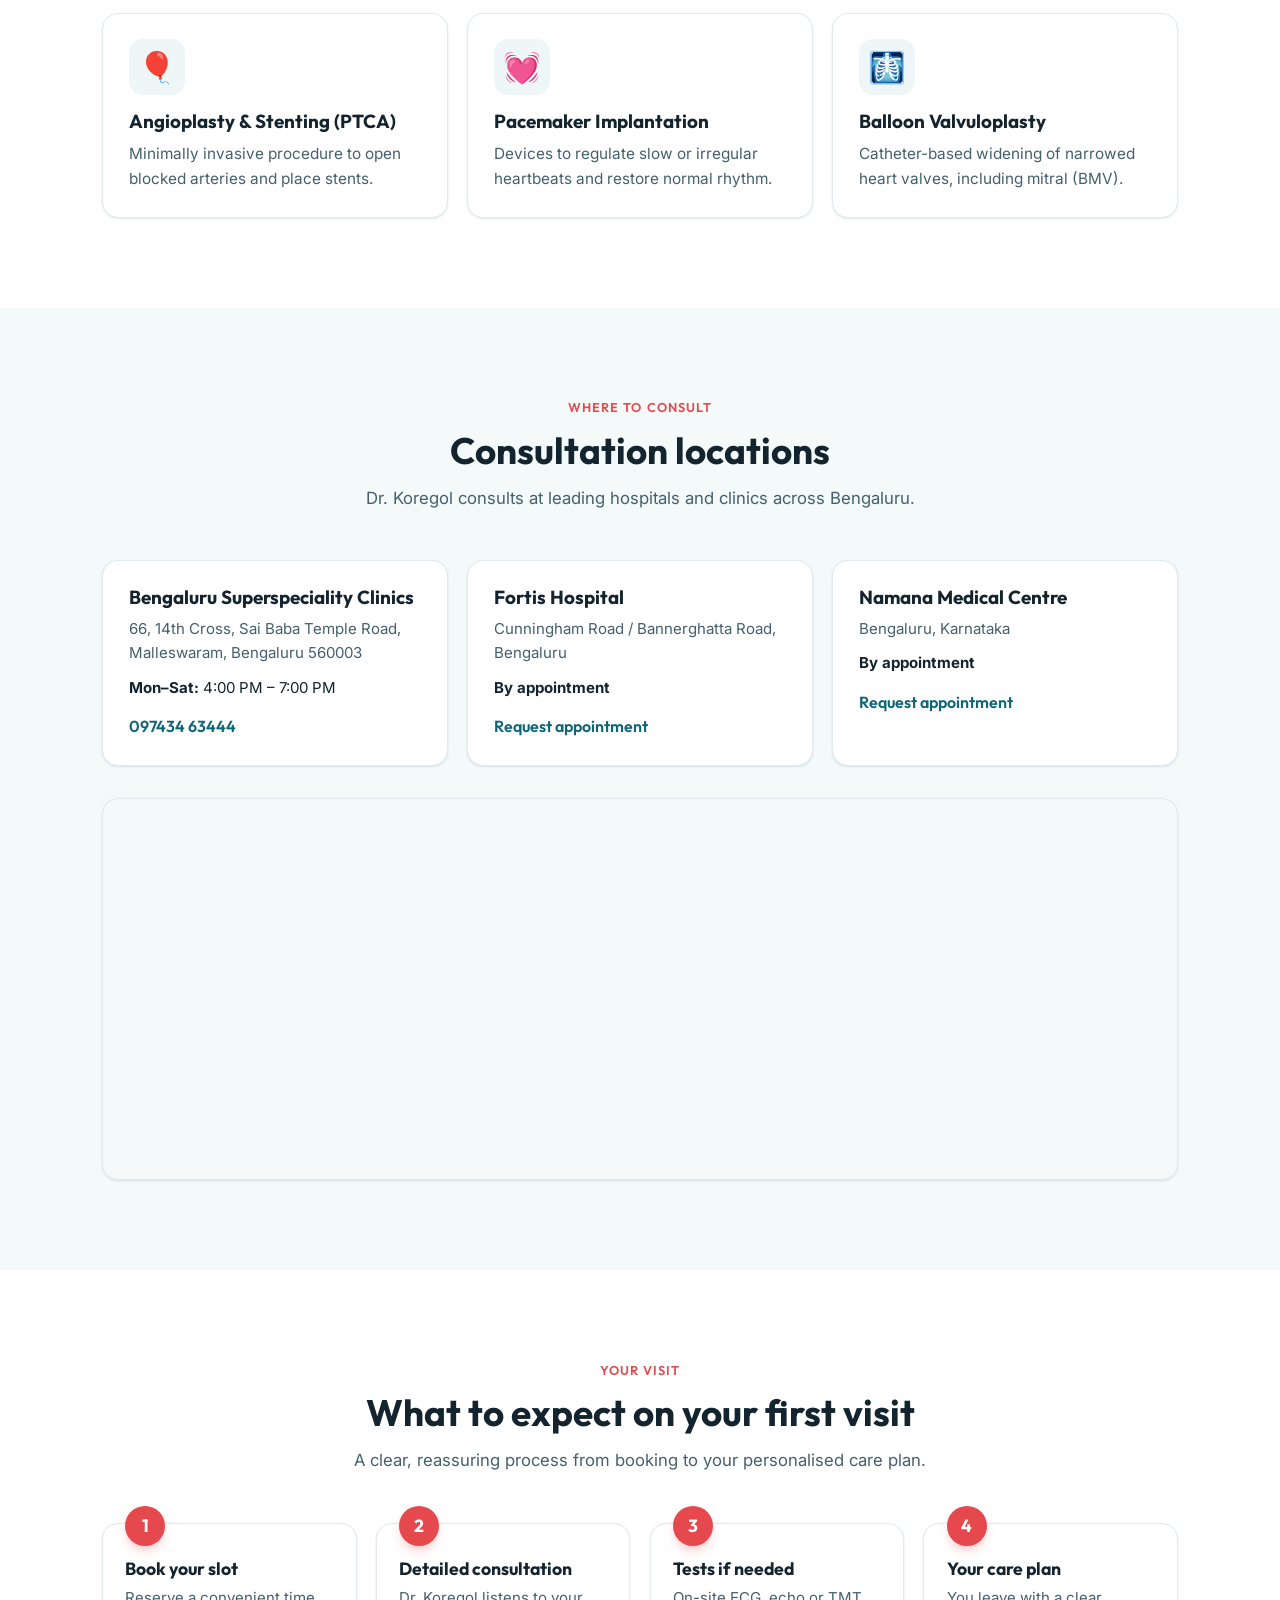
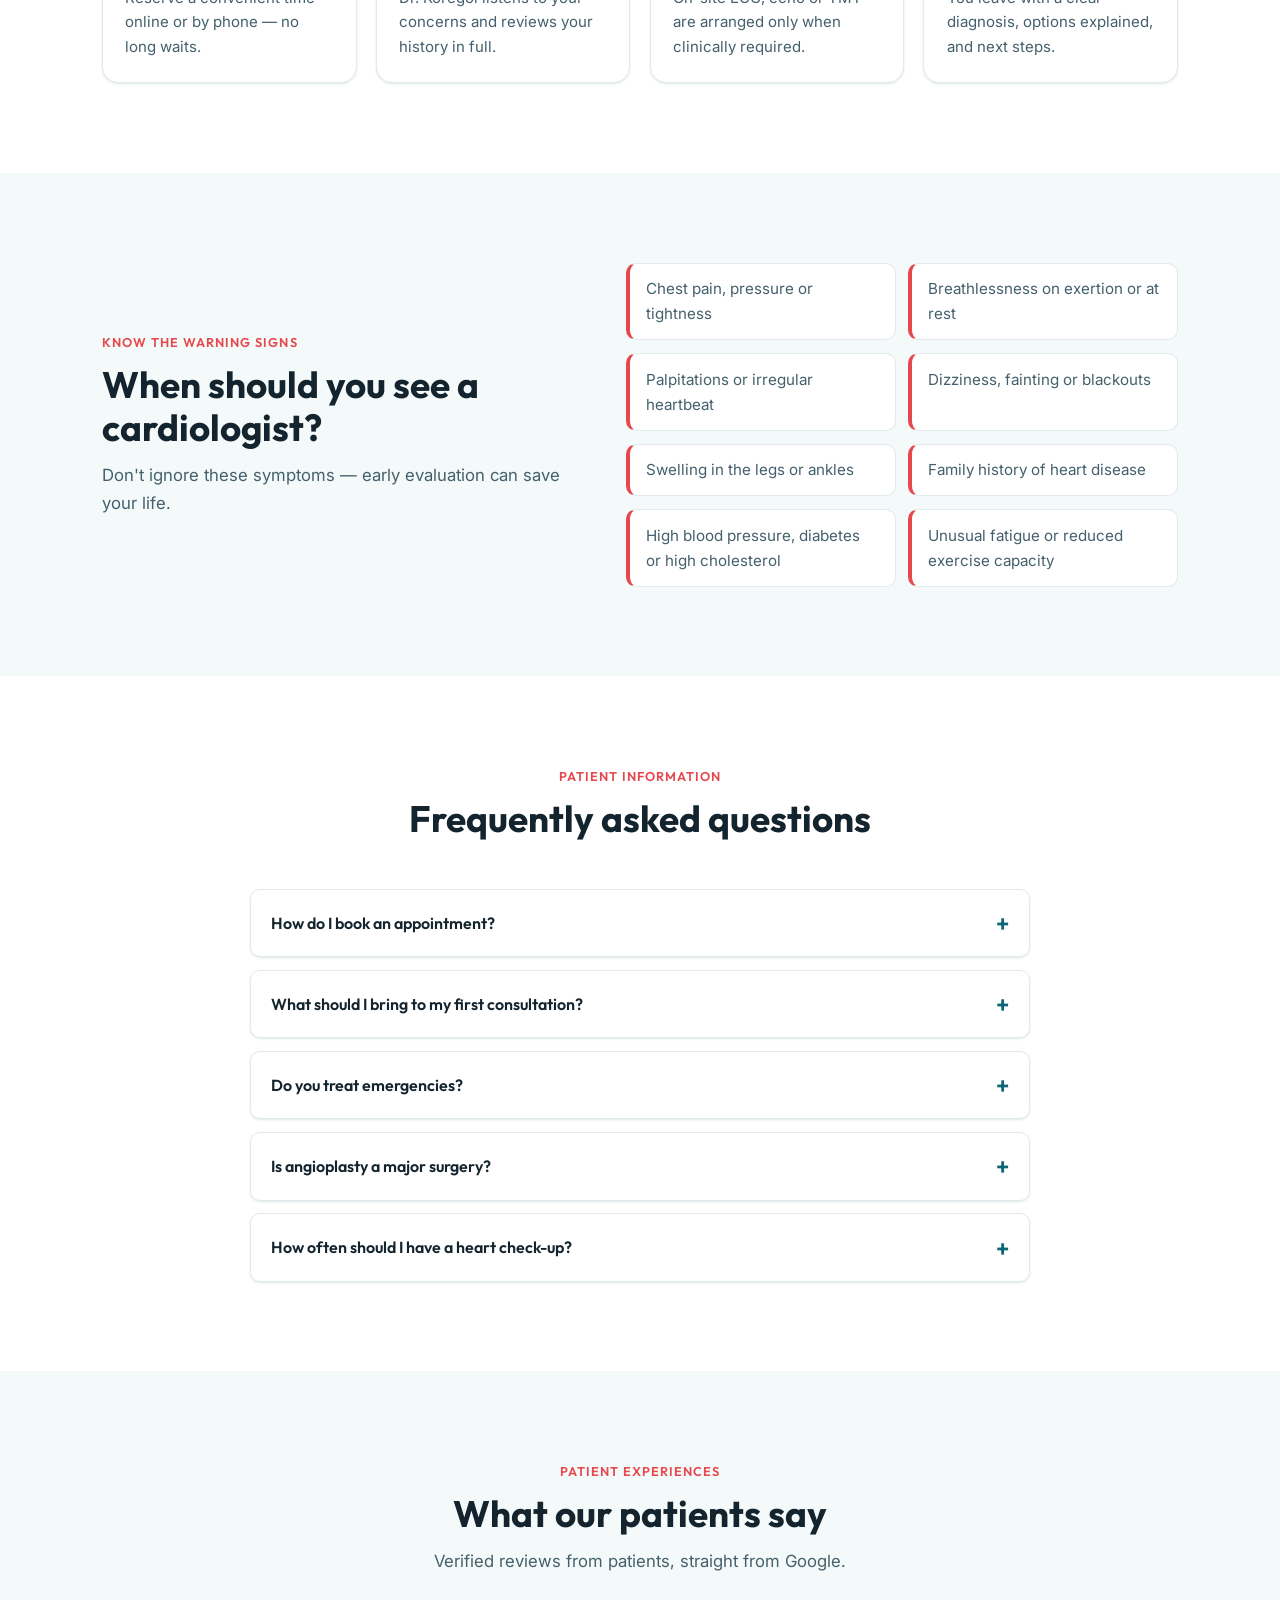
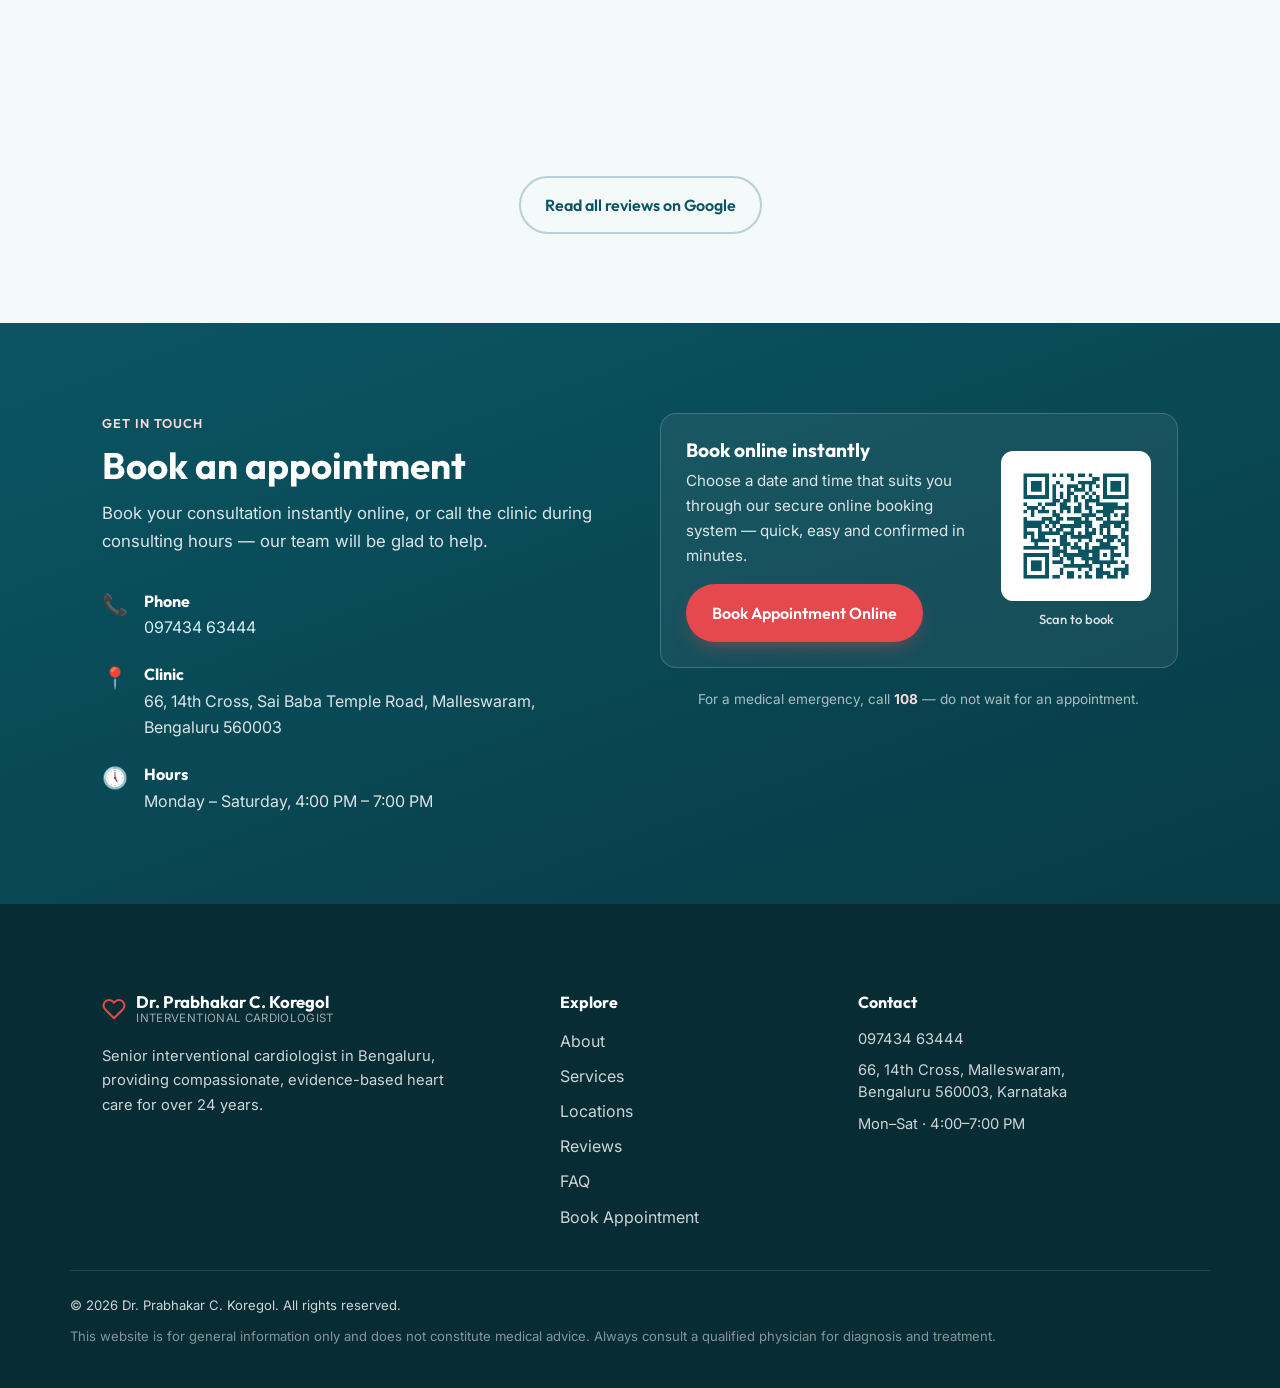
==== commit 8a82dc7d: "Add WhatsApp button, sticky mobile bar, Google Map, affiliations & first-visit sections Best-practic" ====
--- a/index.html
+++ b/index.html
@@ -151,6 +151,19 @@
       </div>
     </section>
 
+    <!-- Affiliations -->
+    <section class="affiliations" aria-label="Hospital affiliations">
+      <div class="container">
+        <p class="affil-label">Consultant &amp; associated with</p>
+        <ul class="affil-list reveal">
+          <li>Fortis Hospital</li>
+          <li>Bengaluru Superspeciality Clinics</li>
+          <li>Namana Medical Centre</li>
+          <li>Kanva Diagnostics</li>
+        </ul>
+      </div>
+    </section>
+
     <!-- About -->
     <section class="section" id="about">
       <div class="container about-grid">
@@ -312,6 +325,46 @@
             <a class="loc-link" href="book.html" target="_blank" rel="noopener">Request appointment</a>
           </article>
         </div>
+
+        <div class="map-embed reveal">
+          <iframe
+            title="Map to Bengaluru Superspeciality Clinics, Malleswaram"
+            src="https://maps.google.com/maps?q=66%2C%2014th%20Cross%2C%20Sai%20Baba%20Temple%20Road%2C%20Malleswaram%2C%20Bengaluru%20560003&amp;z=15&amp;output=embed"
+            loading="lazy" referrerpolicy="no-referrer-when-downgrade"></iframe>
+        </div>
+      </div>
+    </section>
+
+    <!-- What to expect on first visit -->
+    <section class="section" id="first-visit">
+      <div class="container">
+        <div class="section-head reveal">
+          <p class="section-eyebrow">Your visit</p>
+          <h2>What to expect on your first visit</h2>
+          <p class="section-sub">A clear, reassuring process from booking to your personalised care plan.</p>
+        </div>
+        <ol class="steps-grid">
+          <li class="step-card reveal">
+            <span class="step-num">1</span>
+            <h3>Book your slot</h3>
+            <p>Reserve a convenient time online or by phone — no long waits.</p>
+          </li>
+          <li class="step-card reveal">
+            <span class="step-num">2</span>
+            <h3>Detailed consultation</h3>
+            <p>Dr. Koregol listens to your concerns and reviews your history in full.</p>
+          </li>
+          <li class="step-card reveal">
+            <span class="step-num">3</span>
+            <h3>Tests if needed</h3>
+            <p>On-site ECG, echo or TMT are arranged only when clinically required.</p>
+          </li>
+          <li class="step-card reveal">
+            <span class="step-num">4</span>
+            <h3>Your care plan</h3>
+            <p>You leave with a clear diagnosis, options explained, and next steps.</p>
+          </li>
+        </ol>
       </div>
     </section>
 
@@ -487,6 +540,21 @@
     <svg viewBox="0 0 24 24" width="20" height="20" fill="none" stroke="currentColor" stroke-width="2" stroke-linecap="round" stroke-linejoin="round" aria-hidden="true"><path d="M18 15l-6-6-6 6"/></svg>
   </a>
 
+  <!-- WhatsApp floating button (replace number if a dedicated WhatsApp line is used) -->
+  <a href="https://wa.me/919743463444?text=Hello%2C%20I%20would%20like%20to%20book%20an%20appointment%20with%20Dr.%20Prabhakar%20Koregol."
+     class="whatsapp-fab" target="_blank" rel="noopener" aria-label="Chat with us on WhatsApp">
+    <svg viewBox="0 0 32 32" width="28" height="28" fill="currentColor" aria-hidden="true"><path d="M16.04 4C9.97 4 5.06 8.9 5.06 14.95c0 2.11.62 4.07 1.68 5.72L5 28l7.5-1.96a11 11 0 0 0 3.54.58h.01c6.06 0 10.98-4.9 10.98-10.95C27.03 8.9 22.1 4 16.04 4zm0 19.86h-.01a9.1 9.1 0 0 1-4.64-1.27l-.33-.2-3.45.9.92-3.36-.22-.35a9 9 0 0 1-1.39-4.83c0-5 4.07-9.06 9.1-9.06 2.43 0 4.71.95 6.43 2.66a8.98 8.98 0 0 1 2.66 6.41c0 5-4.07 9.06-9.1 9.06zm5.05-6.78c-.28-.14-1.64-.81-1.89-.9s-.44-.14-.62.14-.71.9-.87 1.08-.32.21-.6.07a7.4 7.4 0 0 1-2.18-1.34 8.2 8.2 0 0 1-1.51-1.87c-.16-.28 0-.42.12-.56.13-.13.28-.32.42-.49.14-.16.18-.28.28-.46.09-.19.05-.35-.02-.49s-.62-1.5-.85-2.05c-.22-.54-.45-.47-.62-.48l-.53-.01c-.18 0-.48.07-.73.35s-.96.94-.96 2.3.99 2.66 1.12 2.85c.14.18 1.94 2.96 4.7 4.15.66.28 1.17.45 1.57.58.66.21 1.26.18 1.74.11.53-.08 1.64-.67 1.87-1.32.23-.65.23-1.2.16-1.32-.07-.12-.25-.19-.53-.33z"/></svg>
+  </a>
+
+  <!-- Sticky action bar (mobile only) -->
+  <div class="mobile-bar" role="navigation" aria-label="Quick actions">
+    <a href="tel:+919743463444" class="mobile-bar-btn mb-call">
+      <svg viewBox="0 0 24 24" width="18" height="18" fill="none" stroke="currentColor" stroke-width="2" stroke-linecap="round" stroke-linejoin="round" aria-hidden="true"><path d="M22 16.92v3a2 2 0 0 1-2.18 2 19.79 19.79 0 0 1-8.63-3.07 19.5 19.5 0 0 1-6-6 19.79 19.79 0 0 1-3.07-8.67A2 2 0 0 1 4.11 2h3a2 2 0 0 1 2 1.72c.13.96.36 1.9.7 2.81a2 2 0 0 1-.45 2.11L8.09 9.91a16 16 0 0 0 6 6l1.27-1.27a2 2 0 0 1 2.11-.45c.91.34 1.85.57 2.81.7A2 2 0 0 1 22 16.92z"/></svg>
+      Call
+    </a>
+    <a href="book.html" class="mobile-bar-btn mb-book" target="_blank" rel="noopener">Book Appointment</a>
+  </div>
+
   <!-- Featurable Google Reviews widget loader (see #reviews section for setup) -->
   <script src="https://featurable.com/assets/bundle.js" defer></script>
   <script src="assets/js/main.js" defer></script>
--- a/assets/css/styles.css
+++ b/assets/css/styles.css
@@ -161,6 +161,23 @@
 .stat { text-align: center; padding: .4rem; }
 .stat strong { display: block; font-family: var(--font-head); font-size: clamp(1.6rem, 3vw, 2.2rem); color: var(--teal-800); }
 .stat span { color: var(--muted); font-size: .88rem; }
+
+/* ===================== Affiliations ===================== */
+.affiliations { padding: 2.5rem 0; border-bottom: 1px solid var(--line); }
+.affil-label { text-align: center; font-family: var(--font-head); font-size: .78rem; letter-spacing: .1em; text-transform: uppercase; color: var(--muted); margin-bottom: 1.1rem; }
+.affil-list { list-style: none; padding: 0; margin: 0; display: flex; flex-wrap: wrap; justify-content: center; gap: .7rem 1rem; }
+.affil-list li { font-family: var(--font-head); font-weight: 600; color: var(--teal-800); background: var(--teal-50); border: 1px solid #d7e7ea; border-radius: 50px; padding: .5rem 1.1rem; font-size: .92rem; }
+
+/* ===================== Map ===================== */
+.map-embed { margin-top: 2rem; border-radius: var(--radius); overflow: hidden; border: 1px solid var(--line); box-shadow: var(--shadow-sm); line-height: 0; }
+.map-embed iframe { width: 100%; height: 380px; border: 0; }
+
+/* ===================== First-visit steps ===================== */
+.steps-grid { list-style: none; padding: 0; margin: 0; display: grid; grid-template-columns: repeat(4, 1fr); gap: 1.2rem; counter-reset: step; }
+.step-card { position: relative; background: #fff; border: 1px solid var(--line); border-radius: var(--radius); padding: 2.2rem 1.4rem 1.4rem; box-shadow: var(--shadow-sm); }
+.step-num { position: absolute; top: -18px; left: 1.4rem; width: 40px; height: 40px; display: grid; place-items: center; border-radius: 50%; background: var(--accent); color: #fff; font-family: var(--font-head); font-weight: 700; font-size: 1.1rem; box-shadow: 0 6px 14px -6px rgba(229,72,77,.6); }
+.step-card h3 { font-size: 1.1rem; margin-bottom: .4rem; }
+.step-card p { color: var(--ink-soft); font-size: .94rem; }
 
 /* ===================== Sections ===================== */
 .section { padding: var(--space) 0; }
@@ -281,6 +298,21 @@
 .back-to-top:hover { transform: translateY(-3px); background: var(--teal-900); text-decoration: none; }
 .back-to-top[hidden] { display: none; }
 
+/* WhatsApp floating button */
+.whatsapp-fab {
+  position: fixed; right: 1.2rem; bottom: 1.2rem; z-index: 95;
+  width: 56px; height: 56px; border-radius: 50%; display: grid; place-items: center;
+  background: #25d366; color: #fff; box-shadow: 0 8px 22px -6px rgba(37,211,102,.6);
+  transition: transform .2s; animation: wa-pop .4s ease-out;
+}
+.whatsapp-fab:hover { transform: scale(1.08); text-decoration: none; }
+@keyframes wa-pop { from { transform: scale(0); } to { transform: scale(1); } }
+/* lift back-to-top above the WhatsApp button */
+.back-to-top { bottom: 5.6rem; }
+
+/* Sticky mobile action bar (hidden on desktop) */
+.mobile-bar { display: none; }
+
 /* ===================== Reveal animation ===================== */
 .reveal { opacity: 0; transform: translateY(24px); transition: opacity .6s ease, transform .6s ease; }
 .reveal.in { opacity: 1; transform: none; }
@@ -292,8 +324,31 @@
   .lede { max-width: none; }
   .about-grid, .warn-grid, .contact-grid { grid-template-columns: 1fr; }
   .cards-grid { grid-template-columns: repeat(2, 1fr); }
+  .steps-grid { grid-template-columns: repeat(2, 1fr); row-gap: 2.2rem; }
   .stats-grid { grid-template-columns: repeat(2, 1fr); gap: 1.2rem 1rem; }
   .footer-grid { grid-template-columns: 1fr 1fr; }
+}
+
+@media (max-width: 760px) {
+  /* Sticky bottom action bar */
+  .mobile-bar {
+    display: flex; gap: .6rem; position: fixed; left: 0; right: 0; bottom: 0; z-index: 96;
+    padding: .6rem .8rem calc(.6rem + env(safe-area-inset-bottom));
+    background: rgba(255,255,255,.96); backdrop-filter: blur(8px);
+    border-top: 1px solid var(--line); box-shadow: 0 -6px 20px -10px rgba(11,85,99,.25);
+  }
+  .mobile-bar-btn {
+    flex: 1; display: inline-flex; align-items: center; justify-content: center; gap: .4rem;
+    font-family: var(--font-head); font-weight: 600; padding: .8rem; border-radius: 50px; font-size: .98rem;
+  }
+  .mb-call { flex: 0 0 34%; background: var(--teal-50); color: var(--teal-800); }
+  .mb-book { background: var(--accent); color: #fff; }
+  .mobile-bar-btn:hover { text-decoration: none; }
+  /* lift floating buttons above the bar */
+  .whatsapp-fab { bottom: 5.2rem; }
+  .back-to-top { bottom: 9.4rem; }
+  /* keep content clear of the fixed bar */
+  body { padding-bottom: 4.5rem; }
 }
 
 @media (max-width: 760px) {
@@ -315,7 +370,9 @@
 
 @media (max-width: 560px) {
   .cards-grid { grid-template-columns: 1fr; }
+  .steps-grid { grid-template-columns: 1fr; }
   .symptom-list { grid-template-columns: 1fr; }
   .footer-grid { grid-template-columns: 1fr; }
   .stats-grid { grid-template-columns: 1fr 1fr; }
-}
+  .map-embed iframe { height: 300px; }
+}
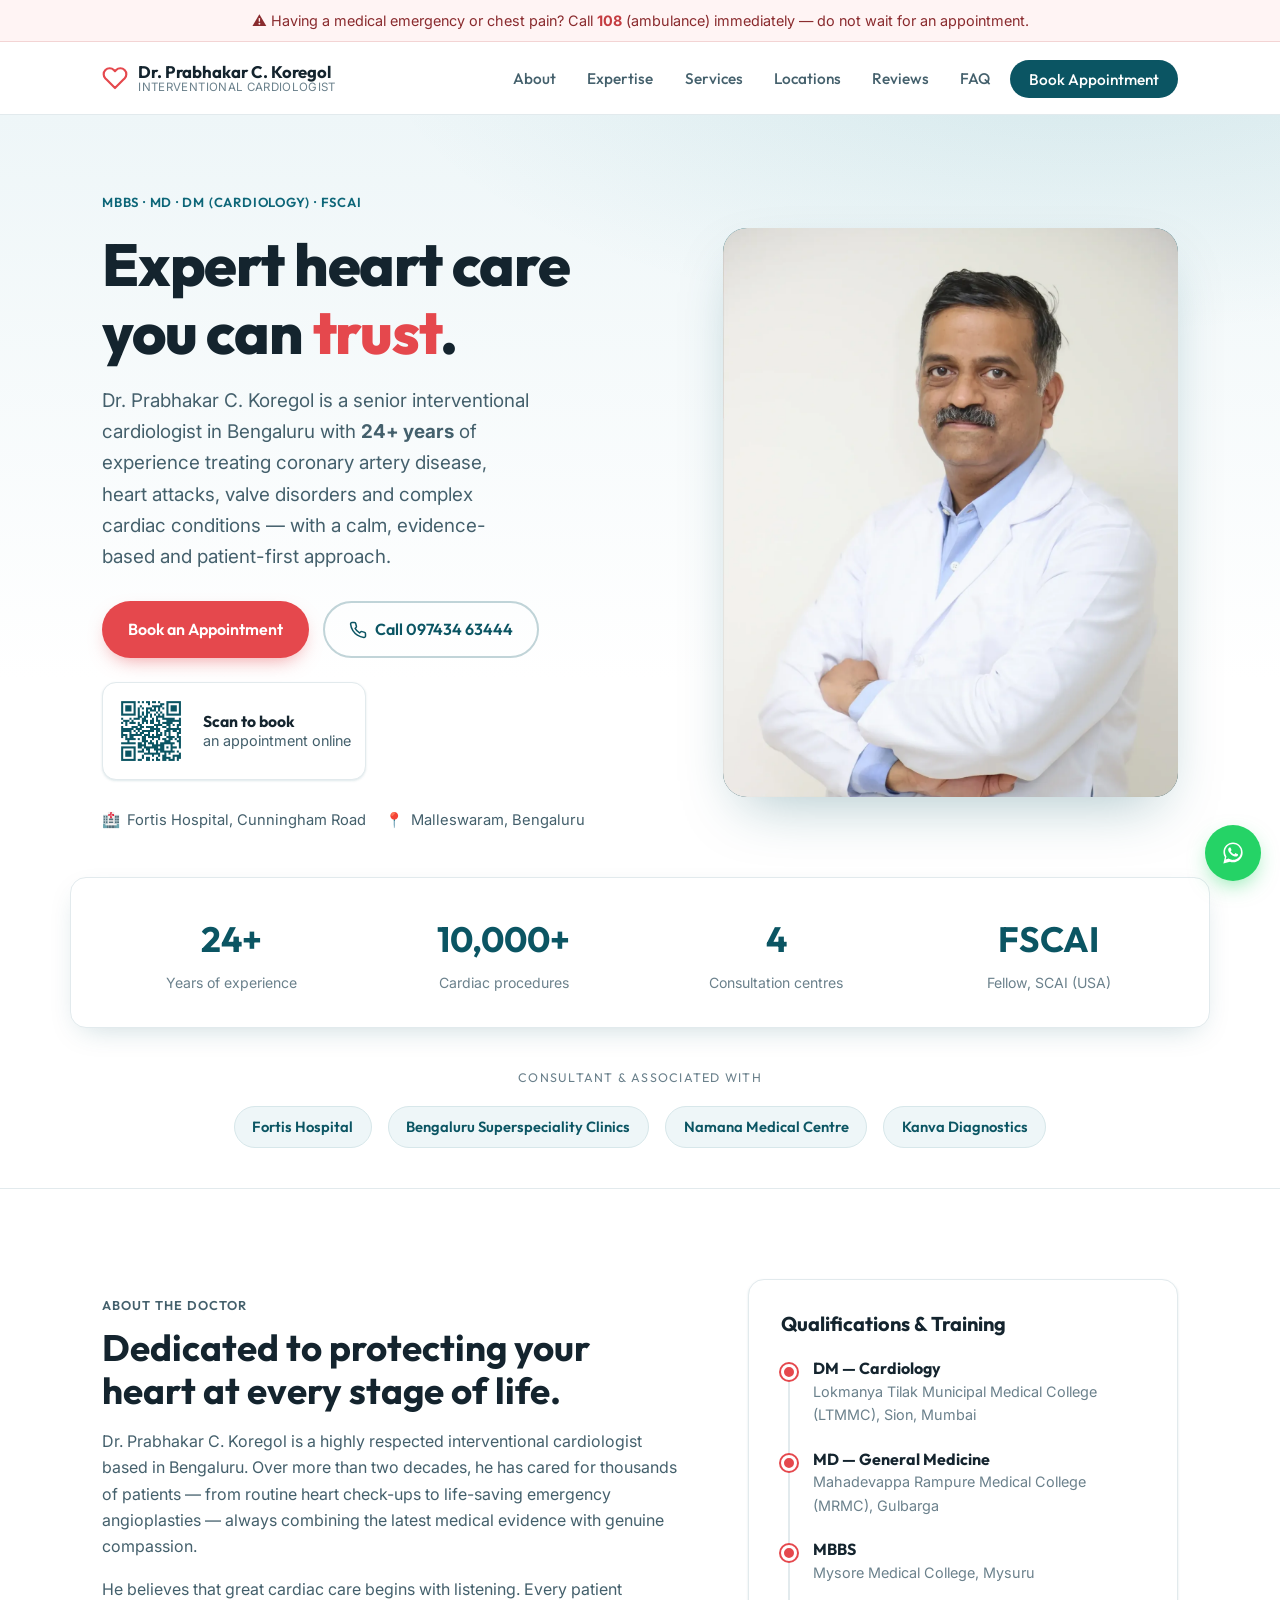
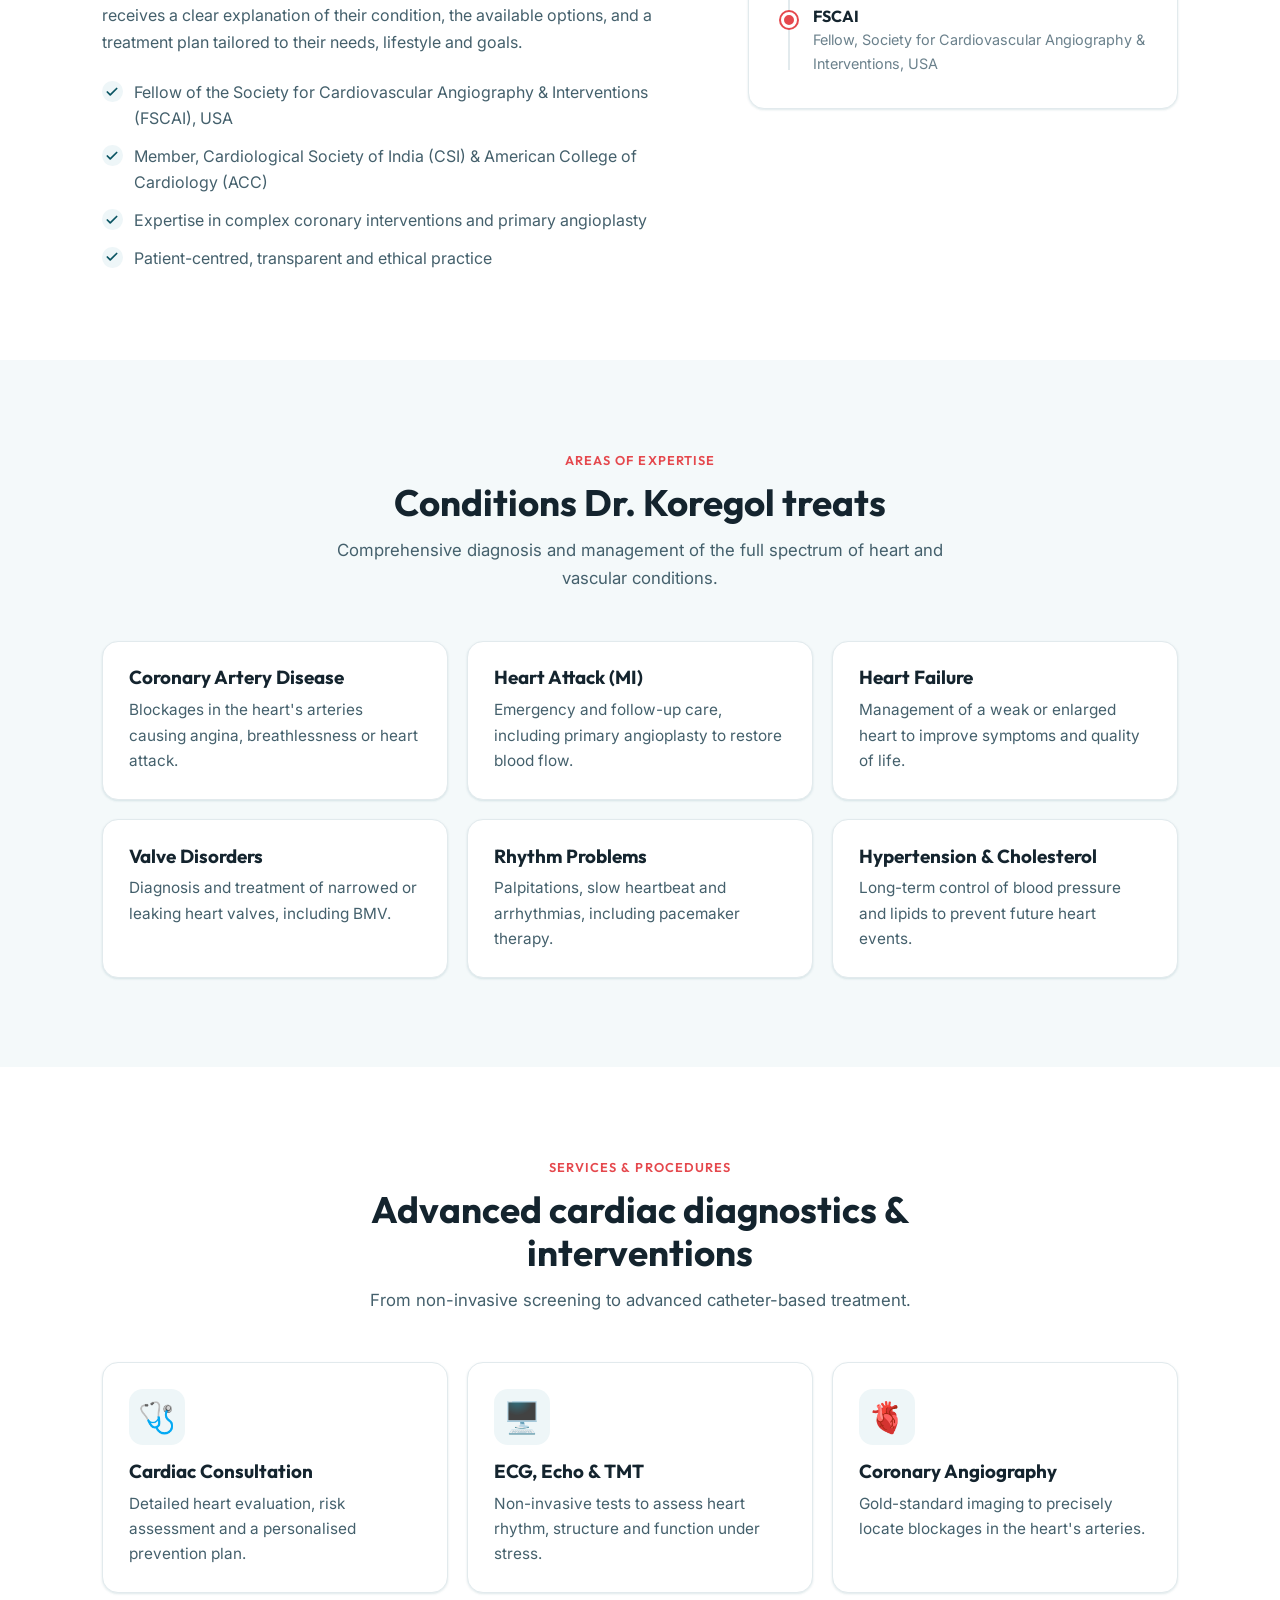
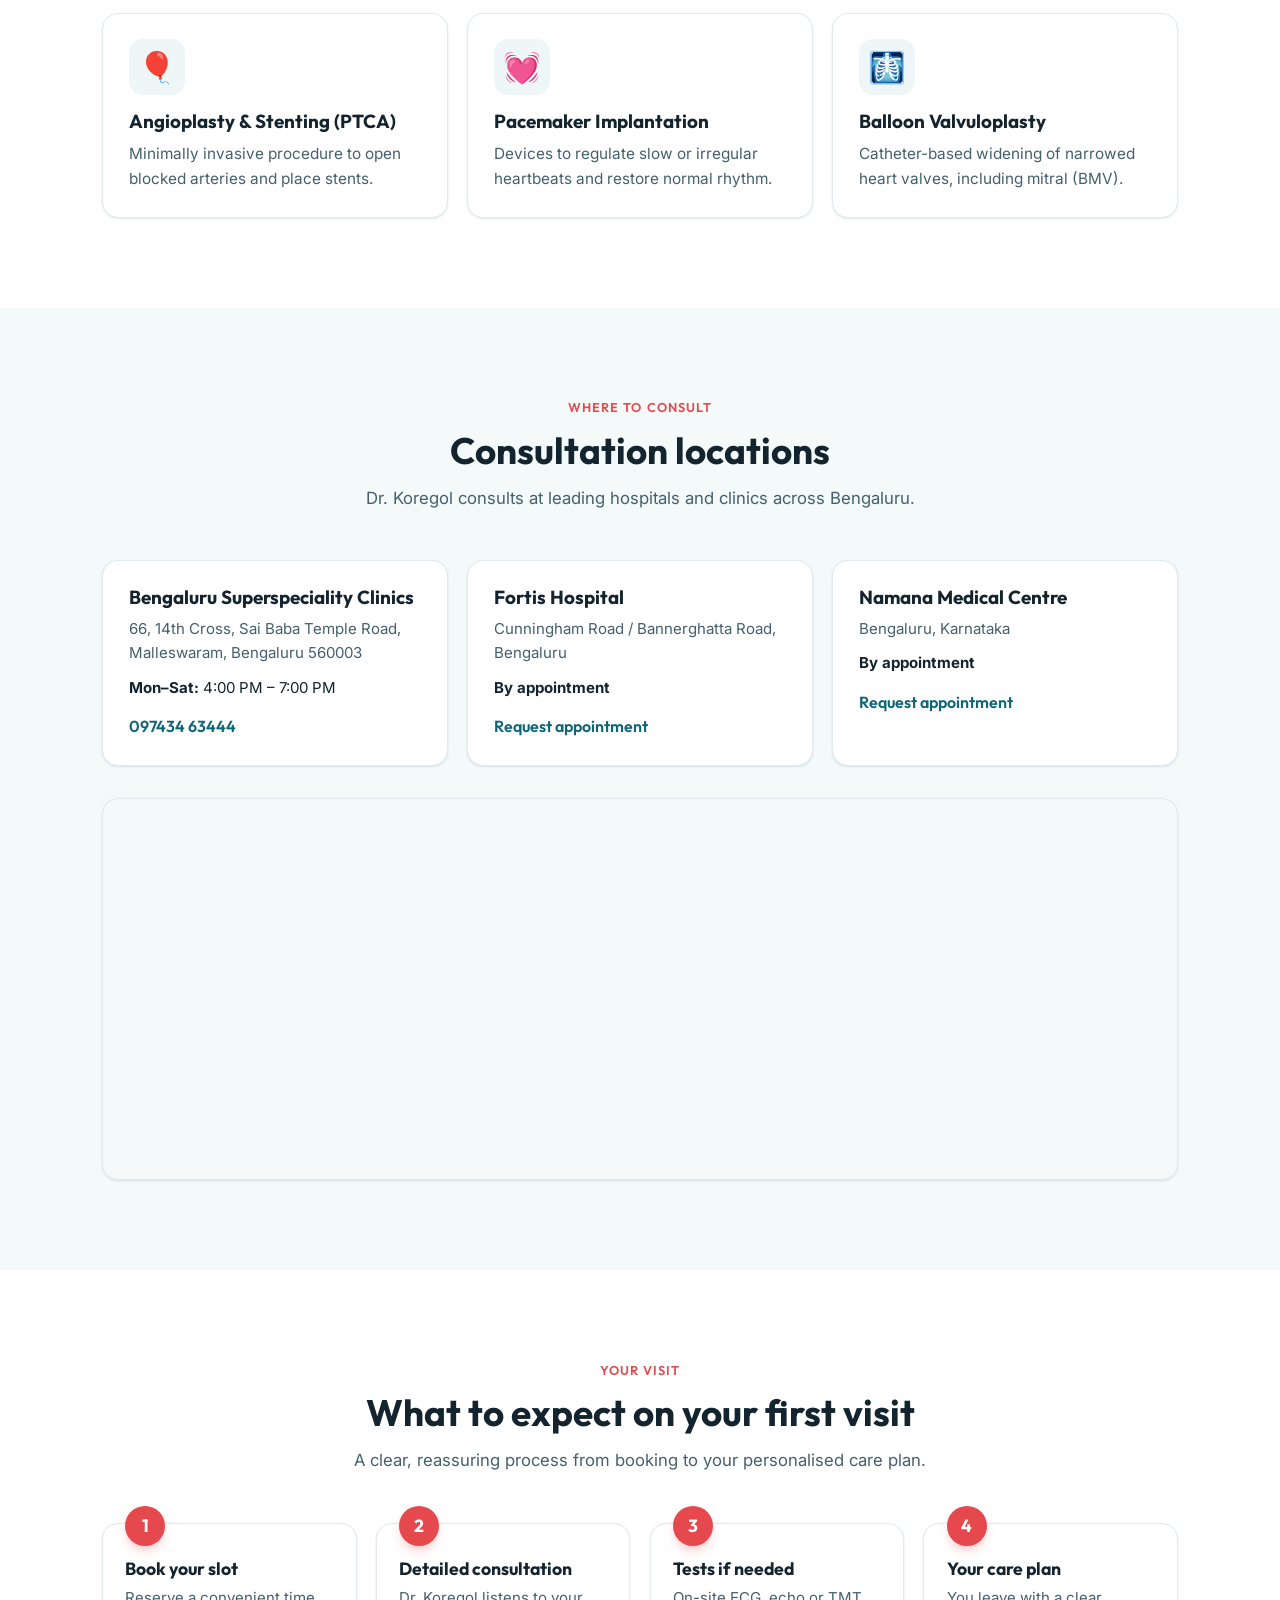
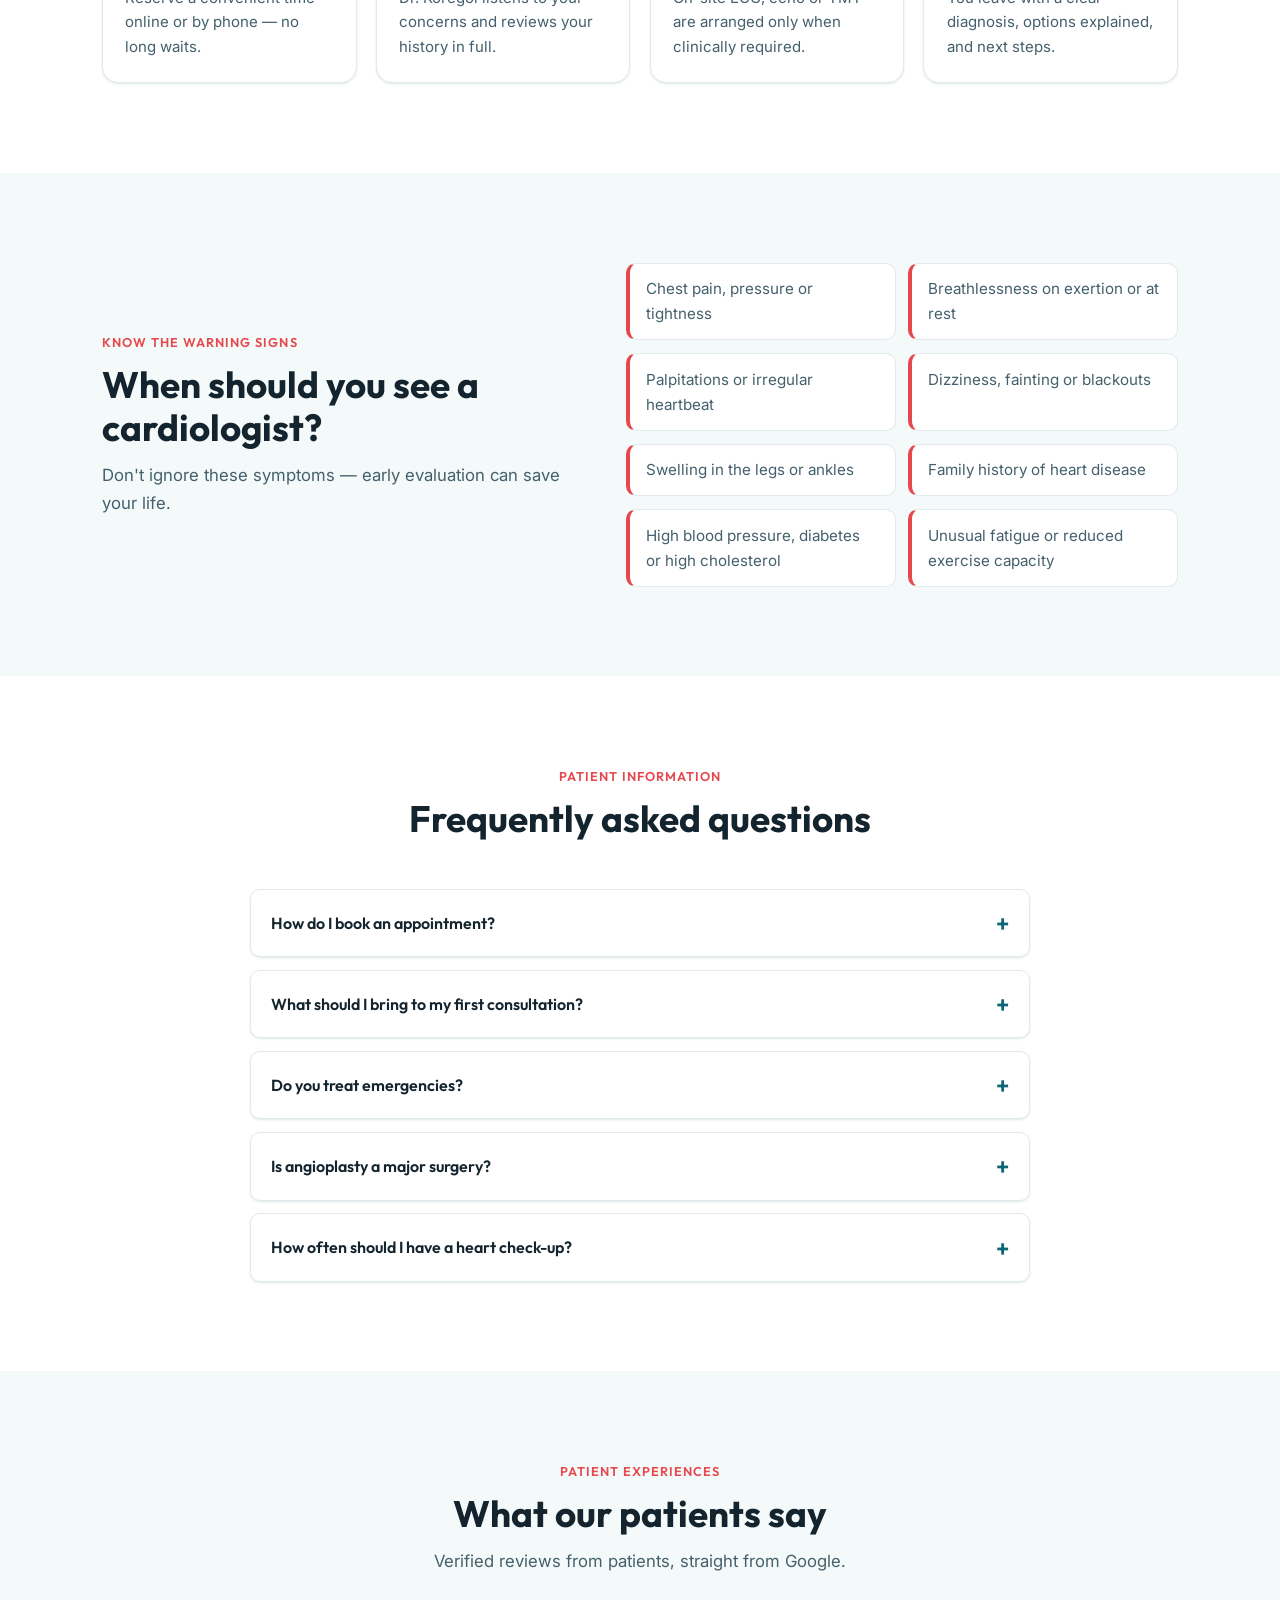
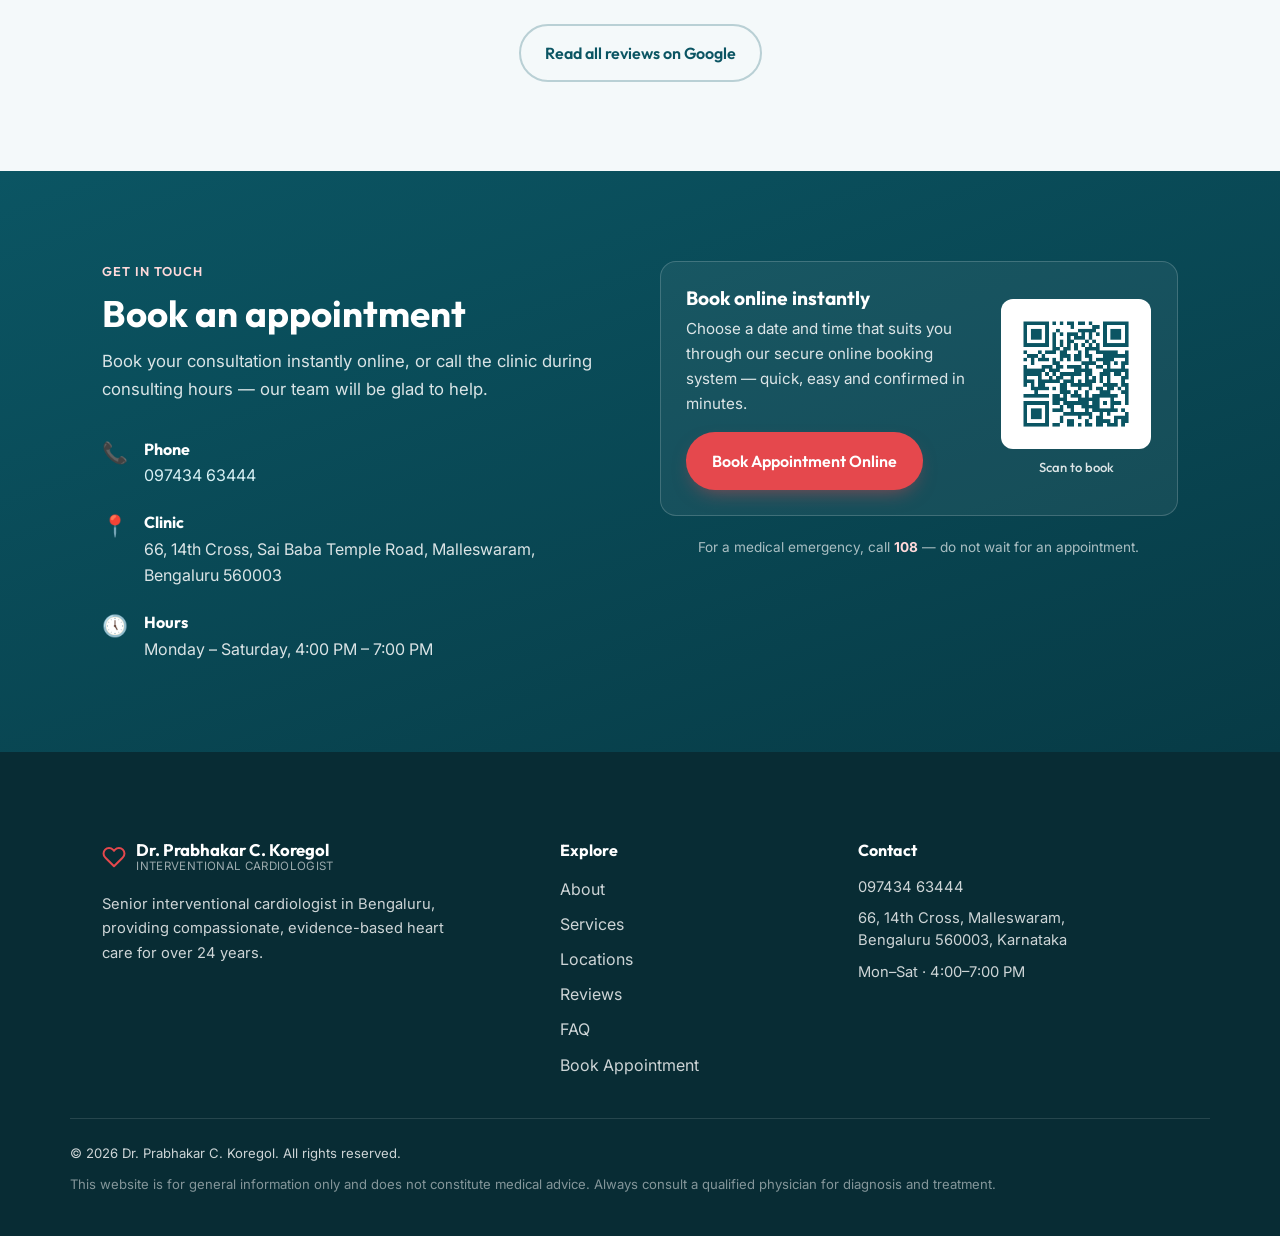
==== commit a4bf7112: "Gracefully disable reviews widget until configured Comment out the Featurable loader so the reviews " ====
--- a/index.html
+++ b/index.html
@@ -329,7 +329,7 @@
         <div class="map-embed reveal">
           <iframe
             title="Map to Bengaluru Superspeciality Clinics, Malleswaram"
-            src="https://maps.google.com/maps?q=66%2C%2014th%20Cross%2C%20Sai%20Baba%20Temple%20Road%2C%20Malleswaram%2C%20Bengaluru%20560003&amp;z=15&amp;output=embed"
+            src="https://maps.google.com/maps?q=Bengaluru%20Superspeciality%20Clinics%2C%2014th%20Cross%2C%20Malleswaram%2C%20Bengaluru&amp;z=16&amp;output=embed"
             loading="lazy" referrerpolicy="no-referrer-when-downgrade"></iframe>
         </div>
       </div>
@@ -555,8 +555,11 @@
     <a href="book.html" class="mobile-bar-btn mb-book" target="_blank" rel="noopener">Book Appointment</a>
   </div>
 
-  <!-- Featurable Google Reviews widget loader (see #reviews section for setup) -->
-  <script src="https://featurable.com/assets/bundle.js" defer></script>
+  <!-- Featurable Google Reviews widget loader.
+       Disabled until a real widget ID is set in the #reviews section.
+       To enable: set the widget id (replace REPLACE_WITH_WIDGET_ID) then
+       uncomment the <script> line below. -->
+  <!-- <script src="https://featurable.com/assets/bundle.js" defer></script> -->
   <script src="assets/js/main.js" defer></script>
 </body>
 </html>
--- a/assets/css/styles.css
+++ b/assets/css/styles.css
@@ -242,7 +242,7 @@
 .faq-list details p { color: var(--ink-soft); padding-bottom: 1rem; }
 
 /* Patient reviews */
-.reviews-widget { min-height: 120px; }
+.reviews-widget { }
 .reviews-fallback { text-align: center; color: var(--ink-soft); }
 .reviews-cta { text-align: center; margin-top: 2rem; }
 
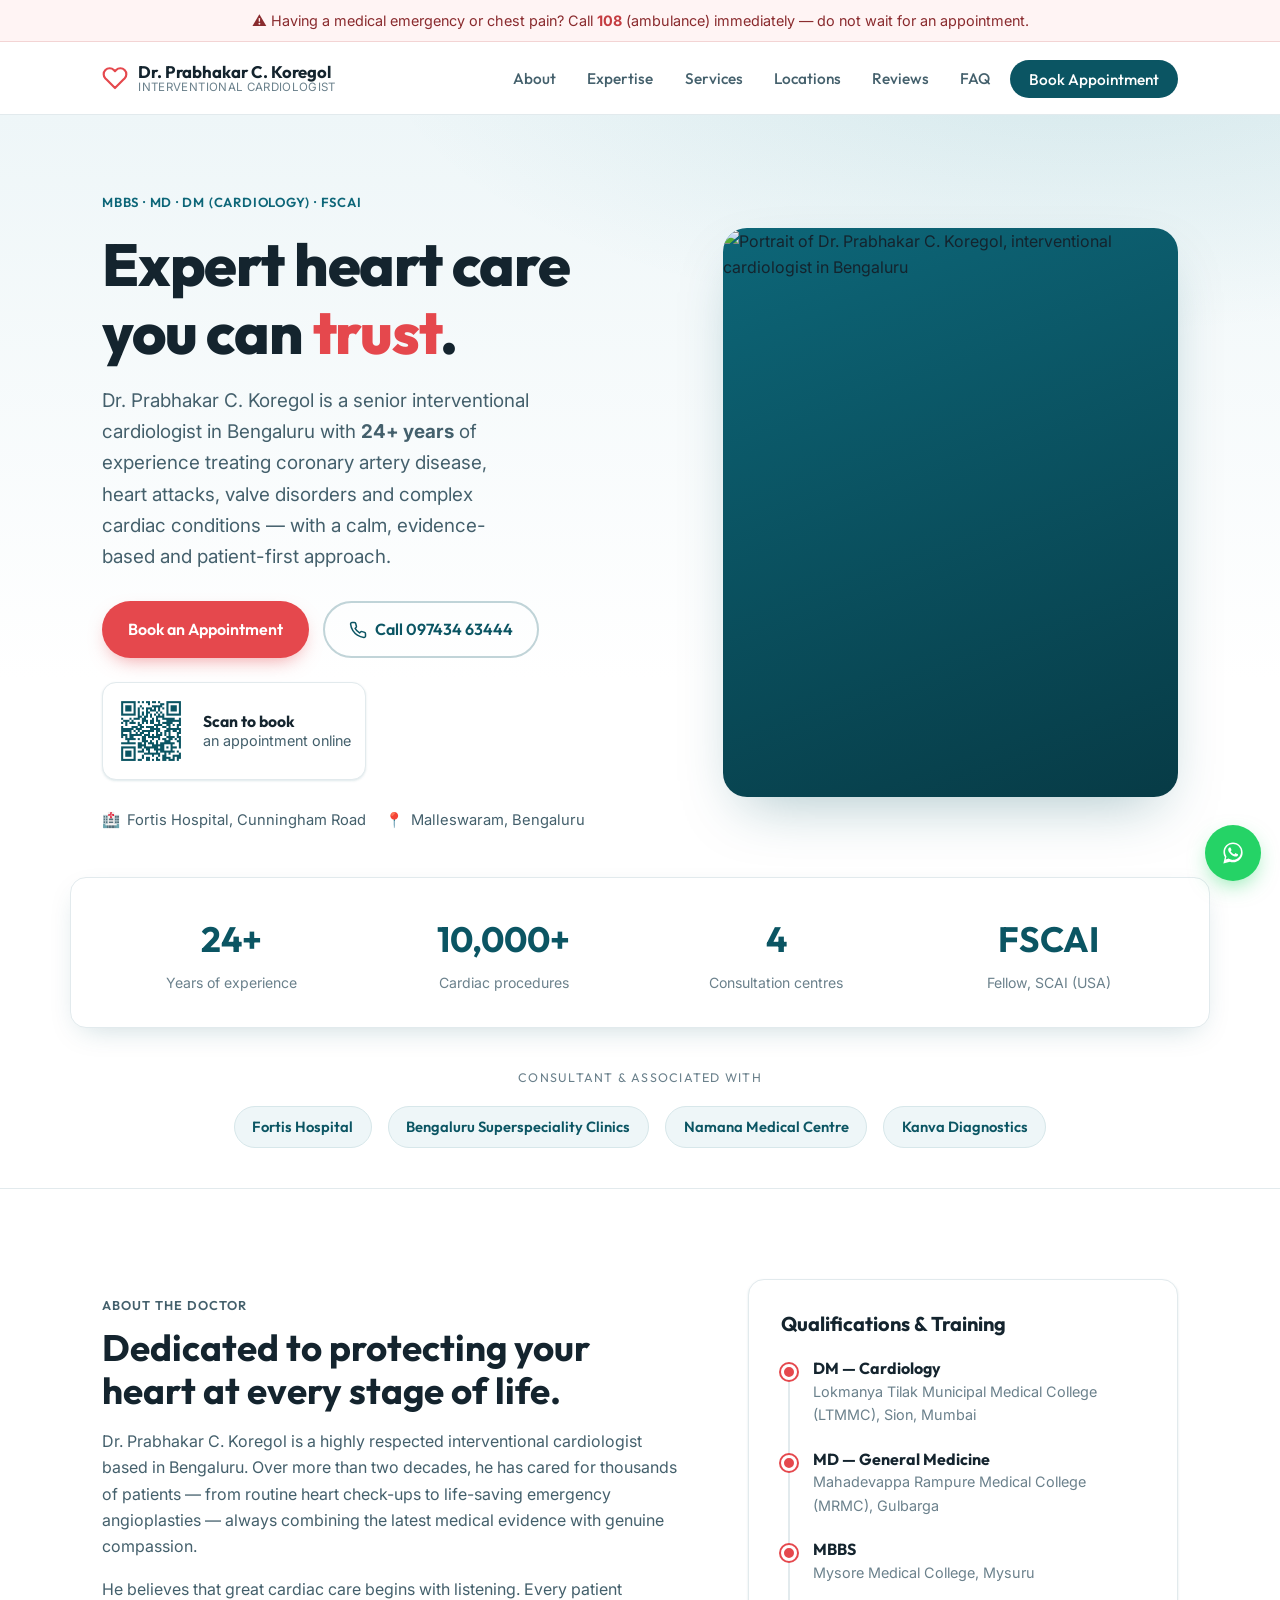
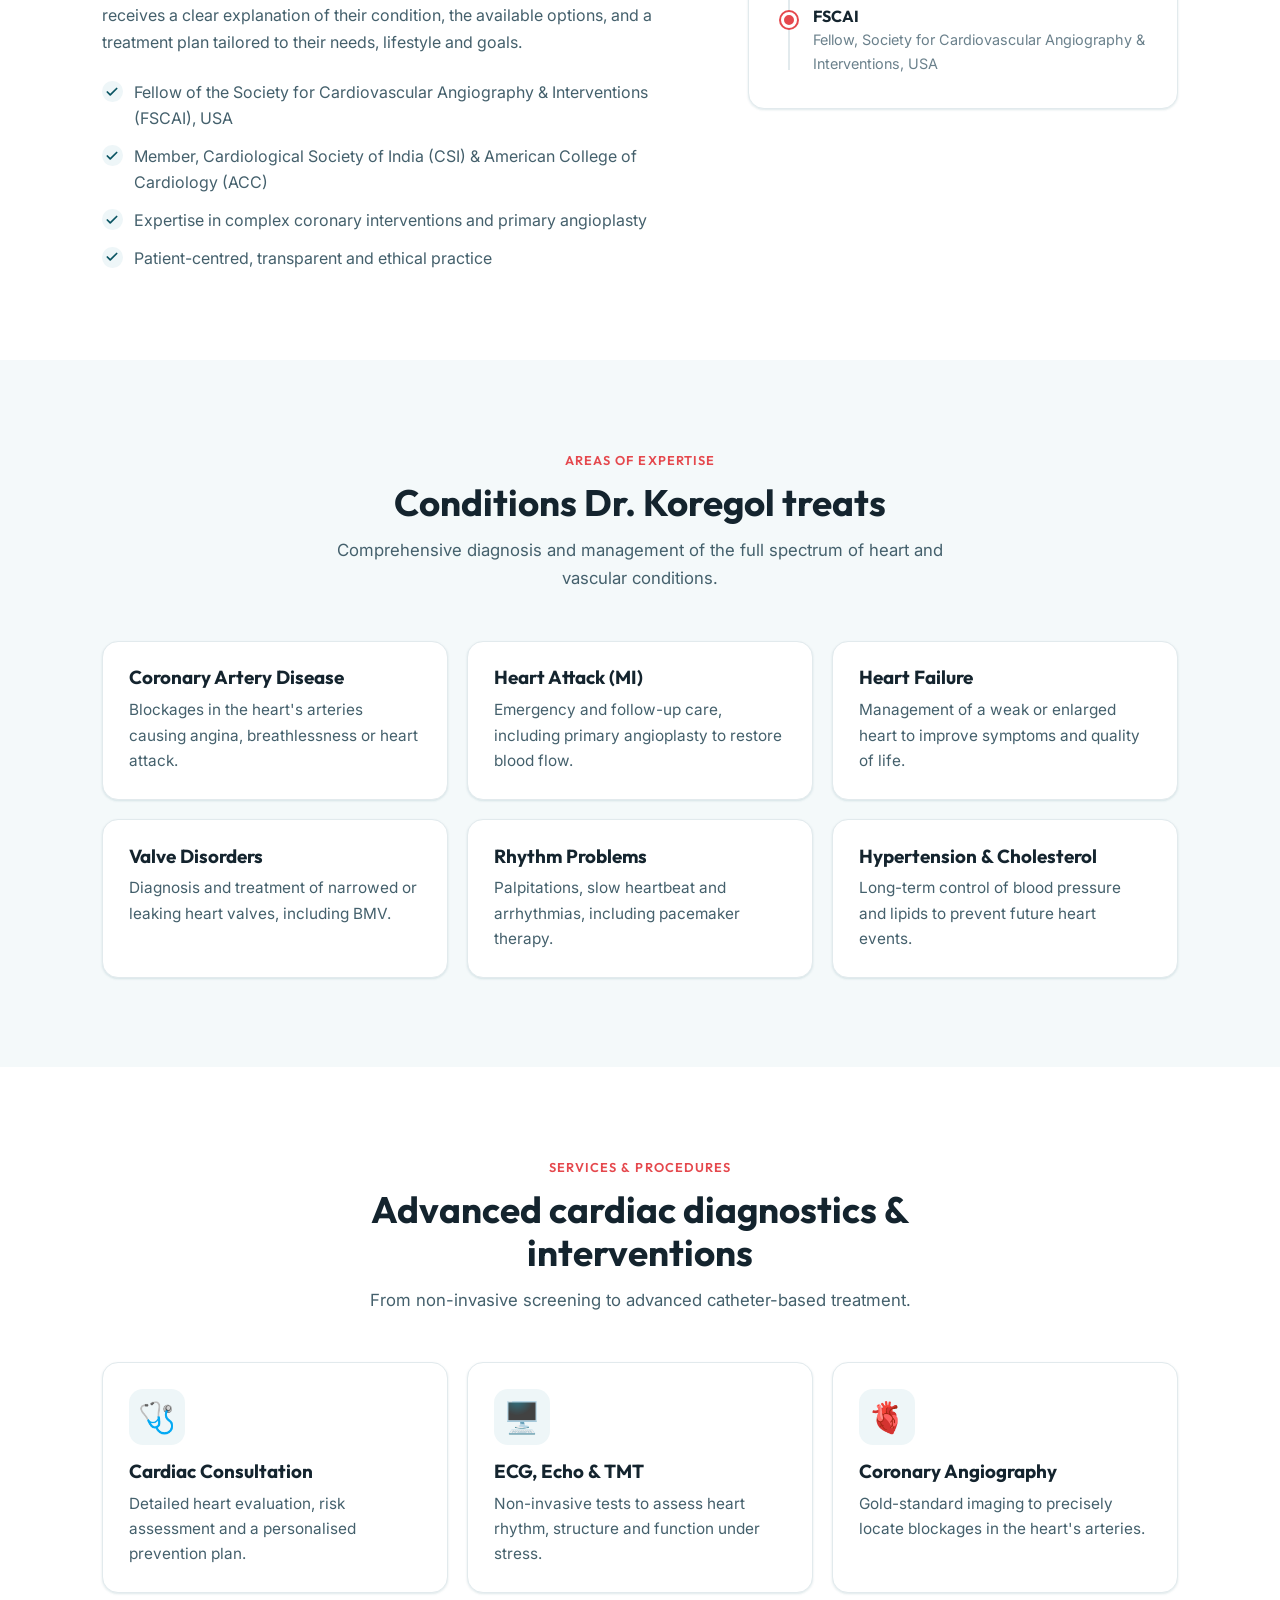
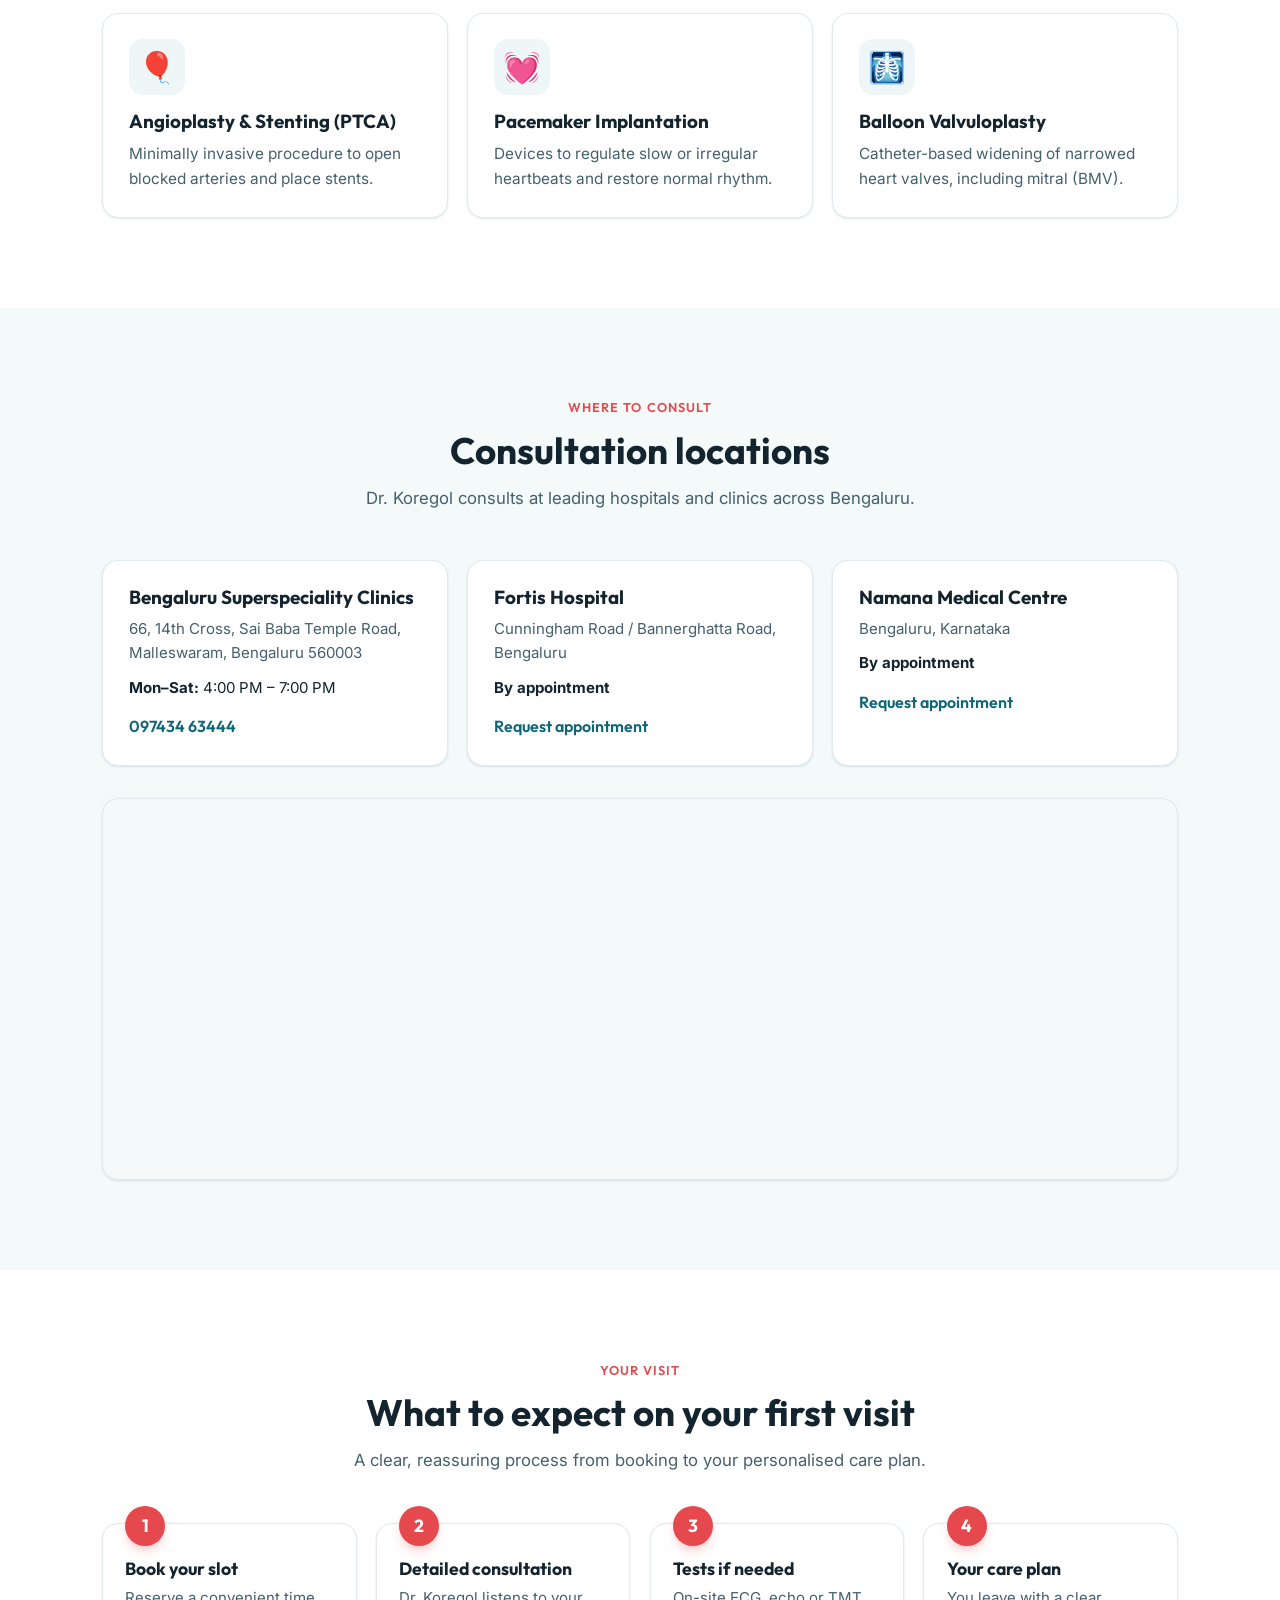
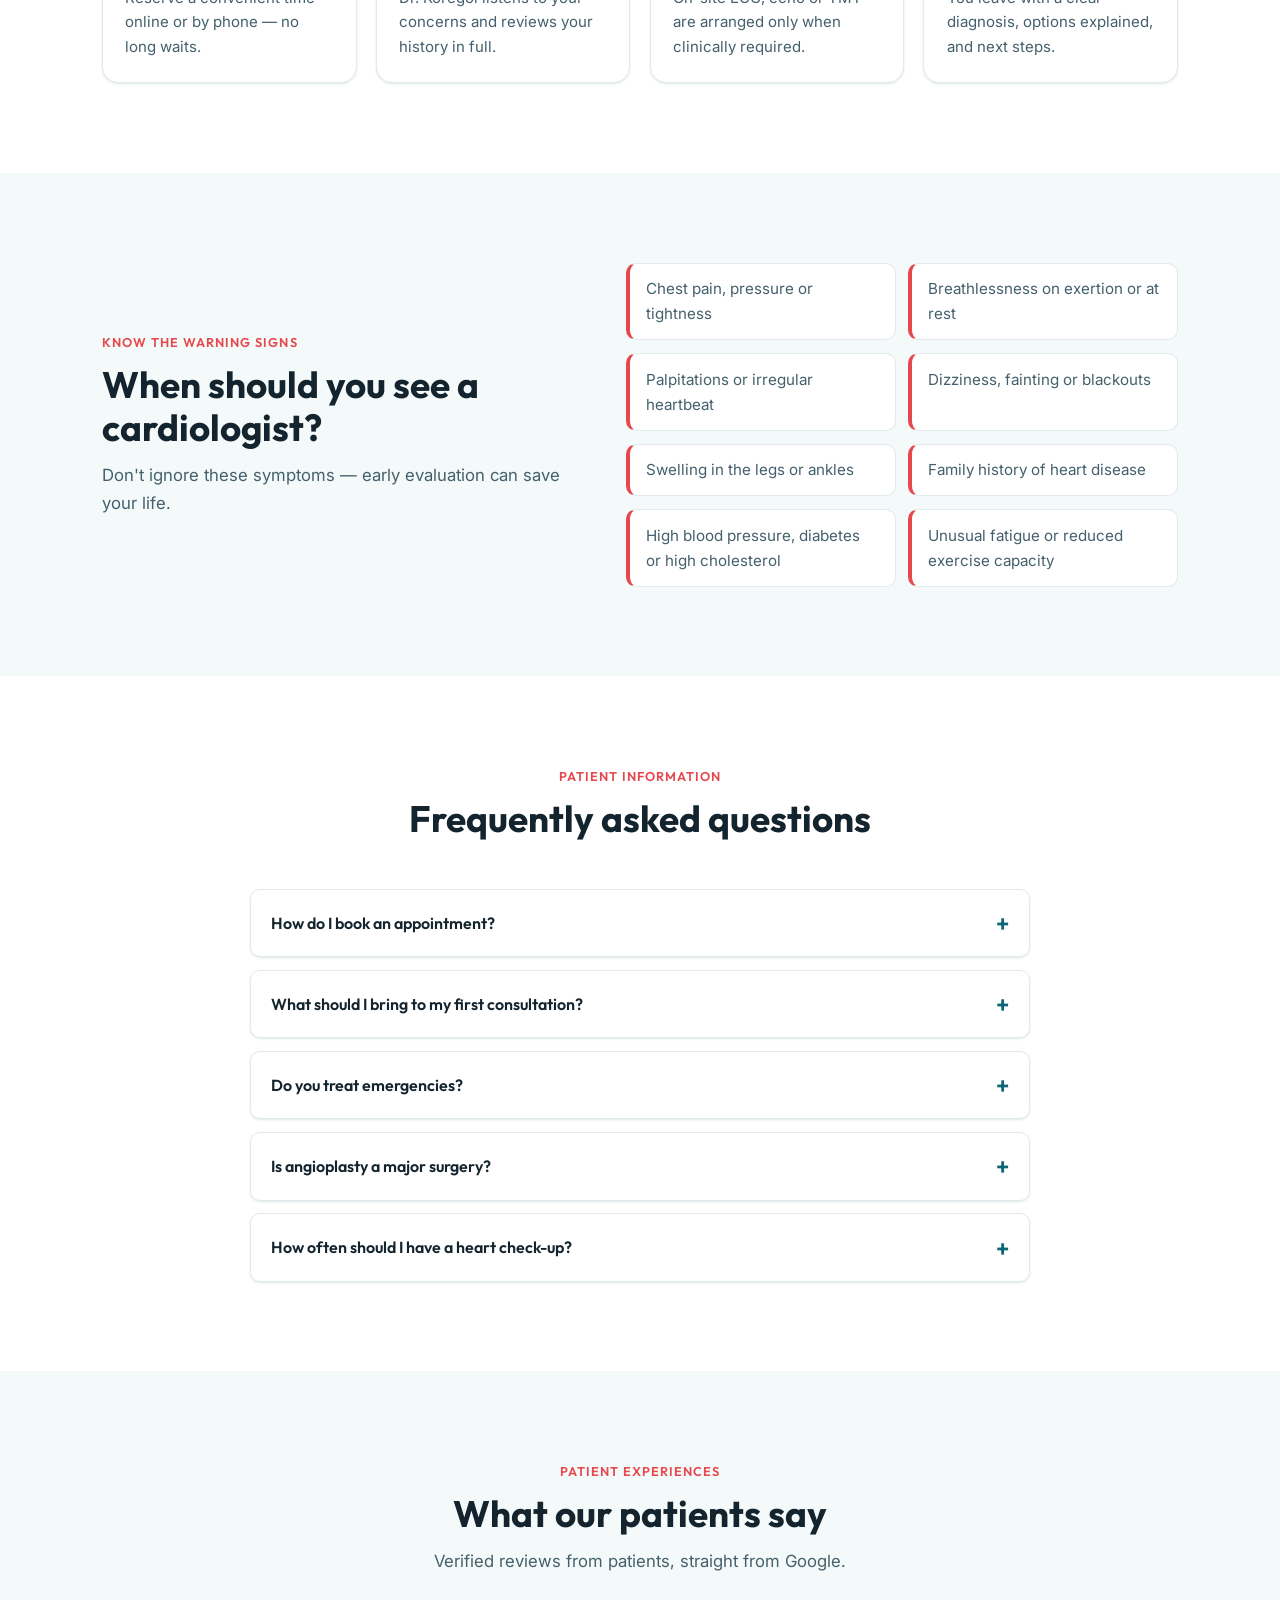
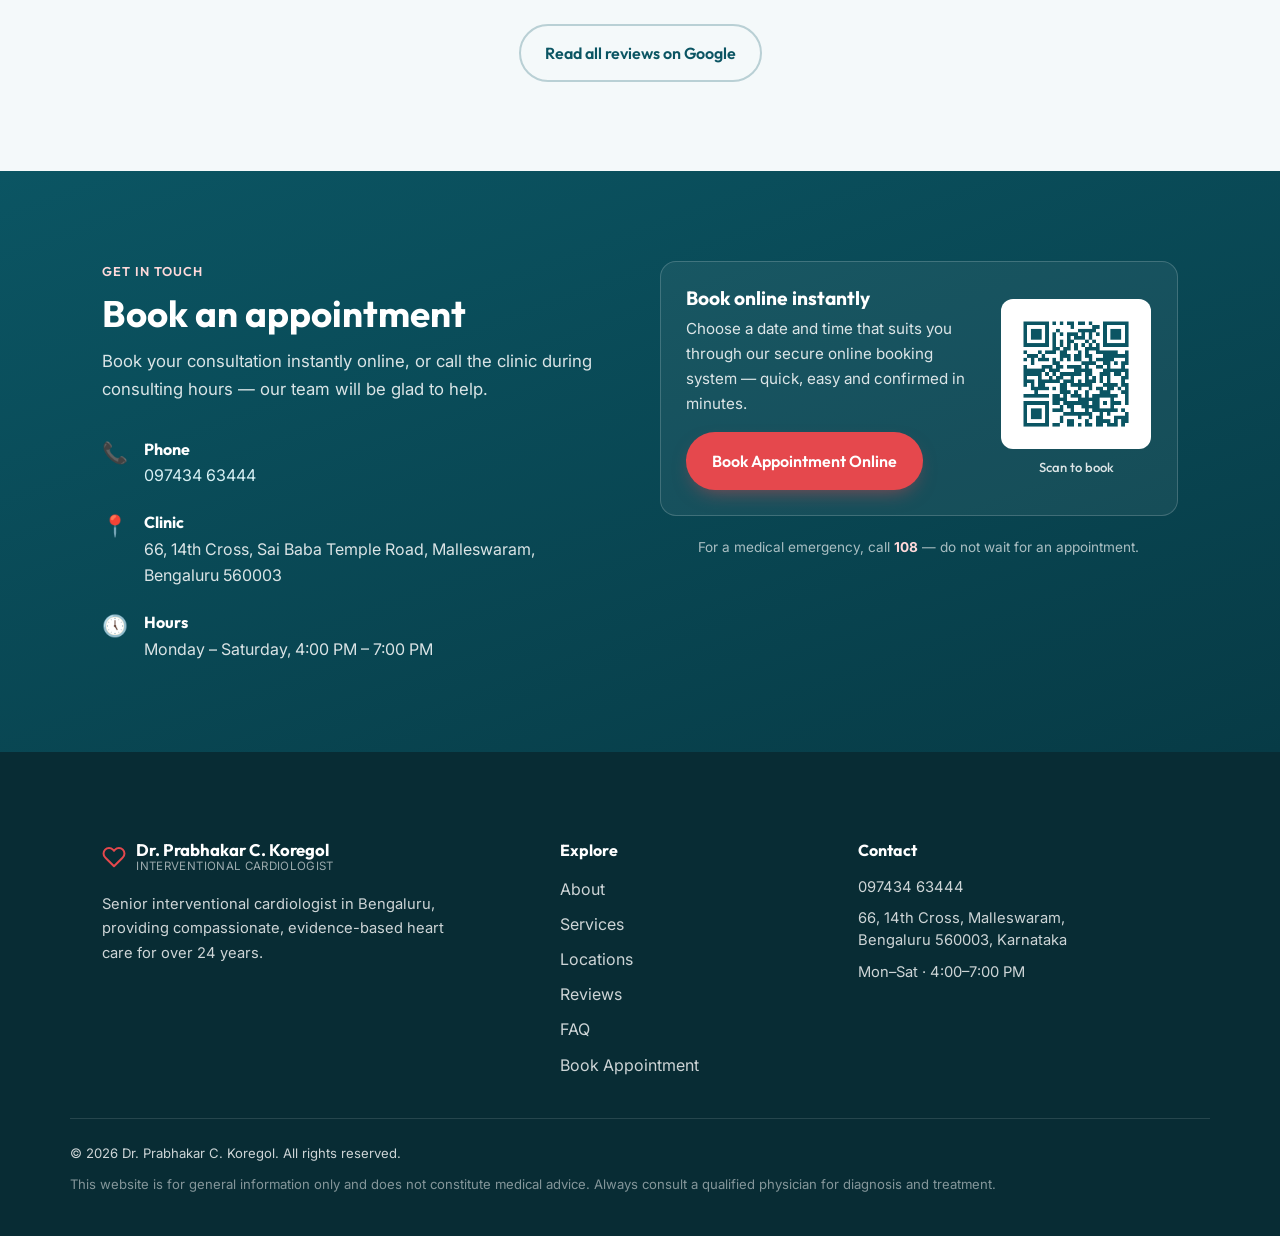
==== commit a5adaa07: "Point hero image at doctor.png Co-Authored-By: Claude Opus 4.8 (1M context) <noreply@anthropic.com> " ====
--- a/index.html
+++ b/index.html
@@ -135,7 +135,7 @@
 
         <div class="hero-media reveal">
           <div class="hero-photo">
-            <img src="assets/img/doctor.webp" alt="Portrait of Dr. Prabhakar C. Koregol, interventional cardiologist in Bengaluru" width="1280" height="1664" loading="eager" decoding="async" />
+            <img src="assets/img/doctor.png" alt="Portrait of Dr. Prabhakar C. Koregol, interventional cardiologist in Bengaluru" width="1024" height="1536" loading="eager" decoding="async" />
           </div>
         </div>
       </div>
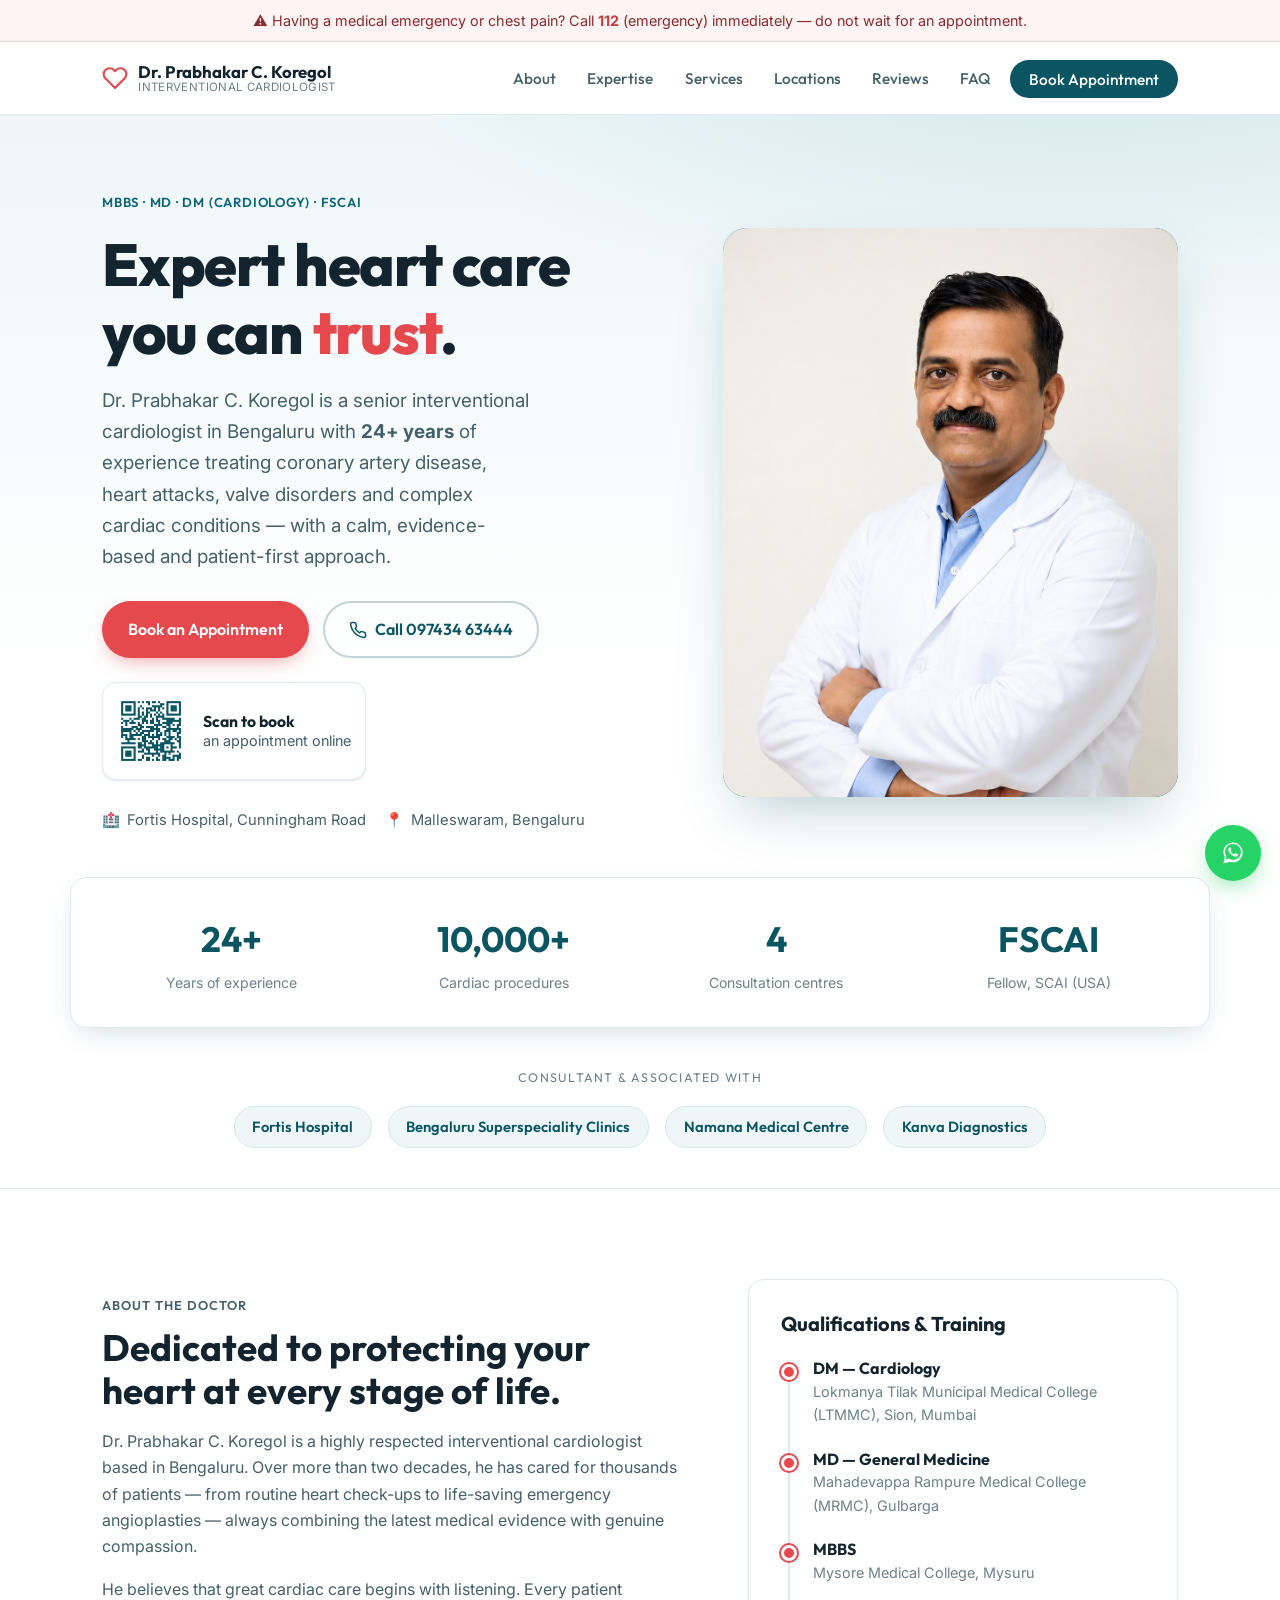
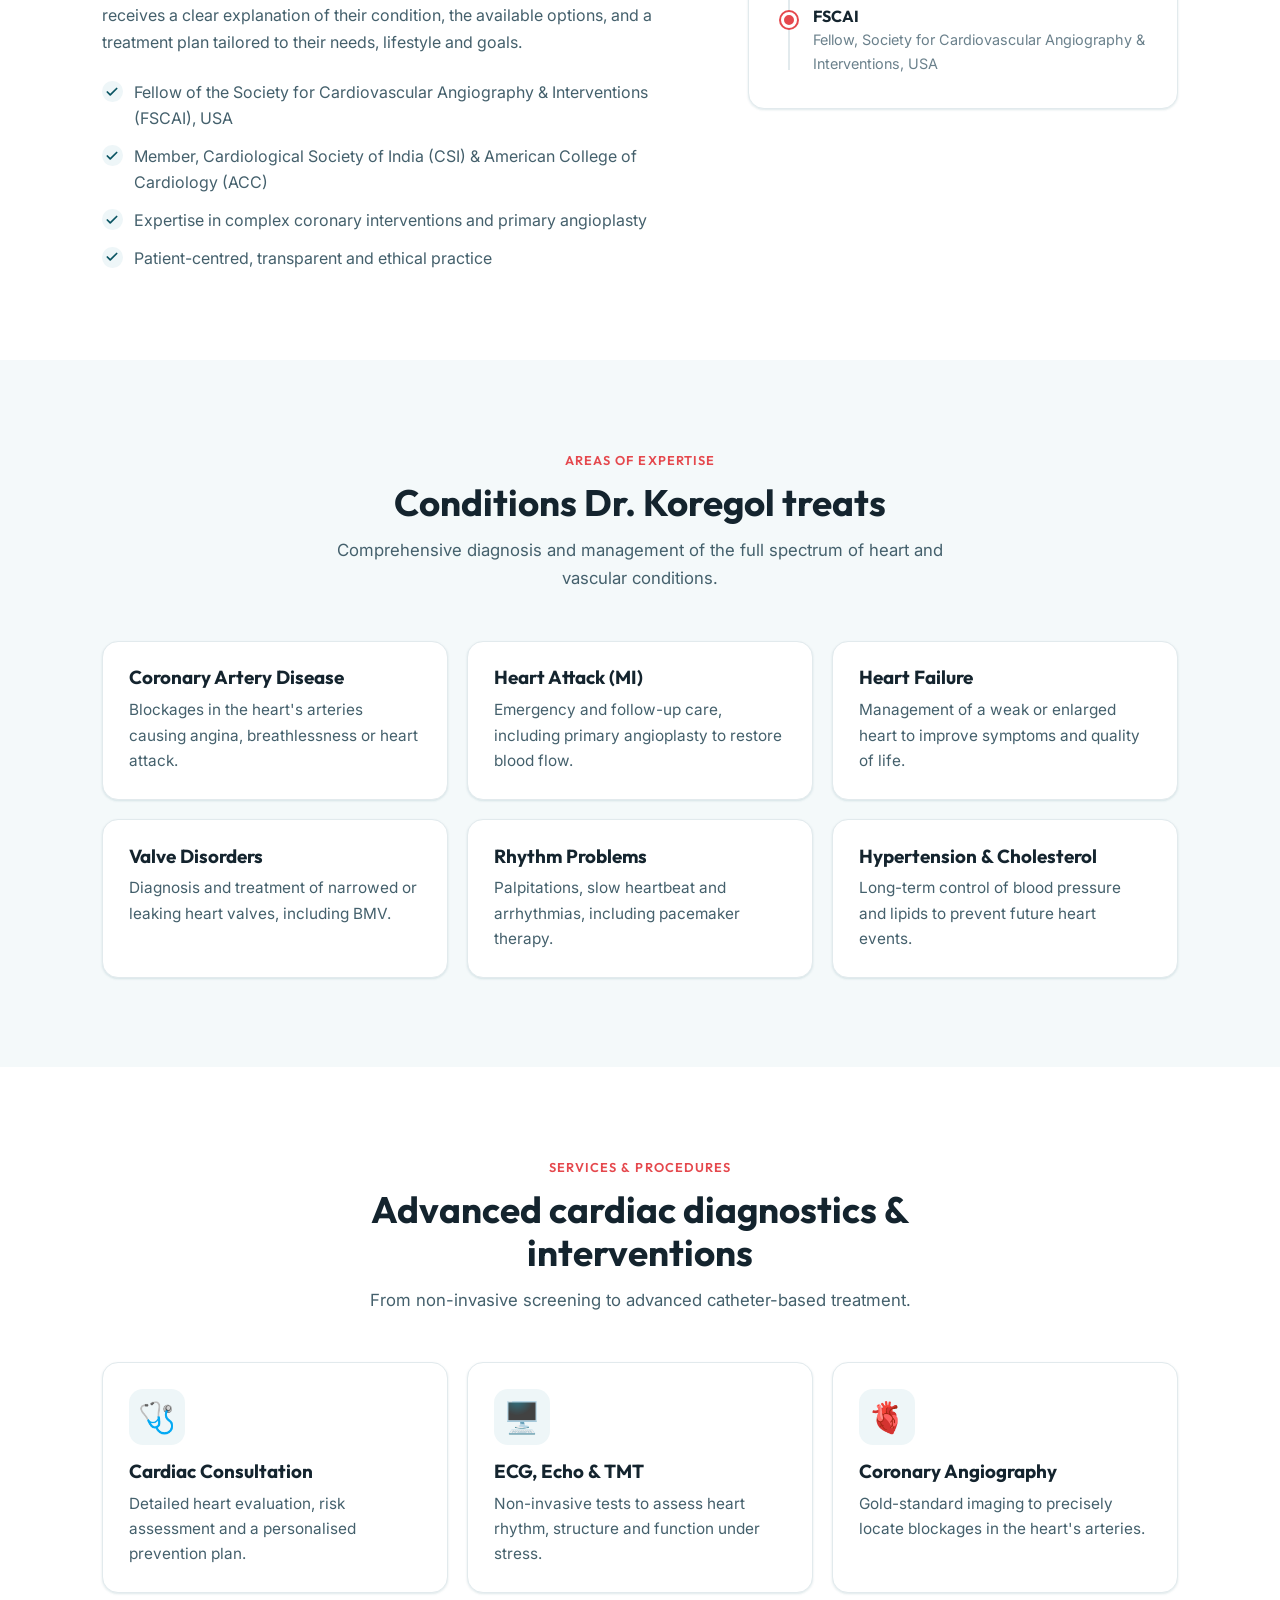
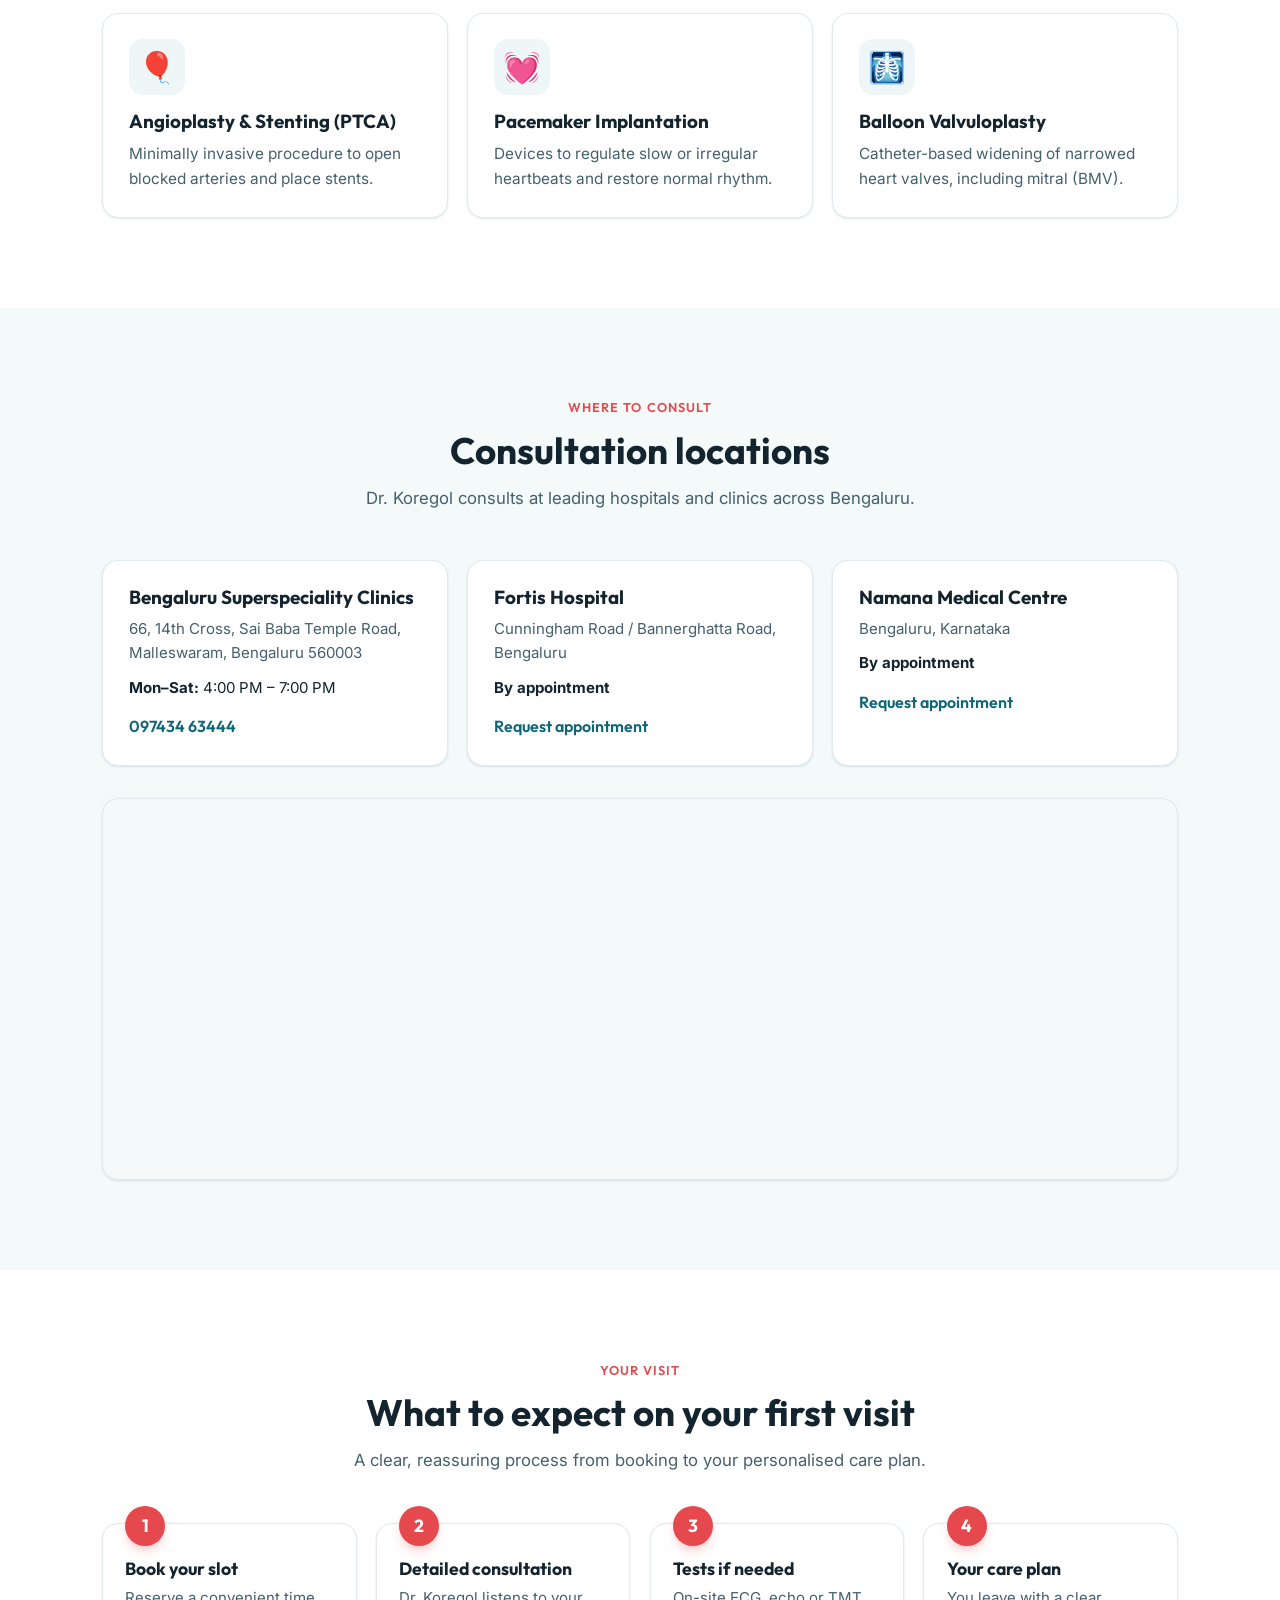
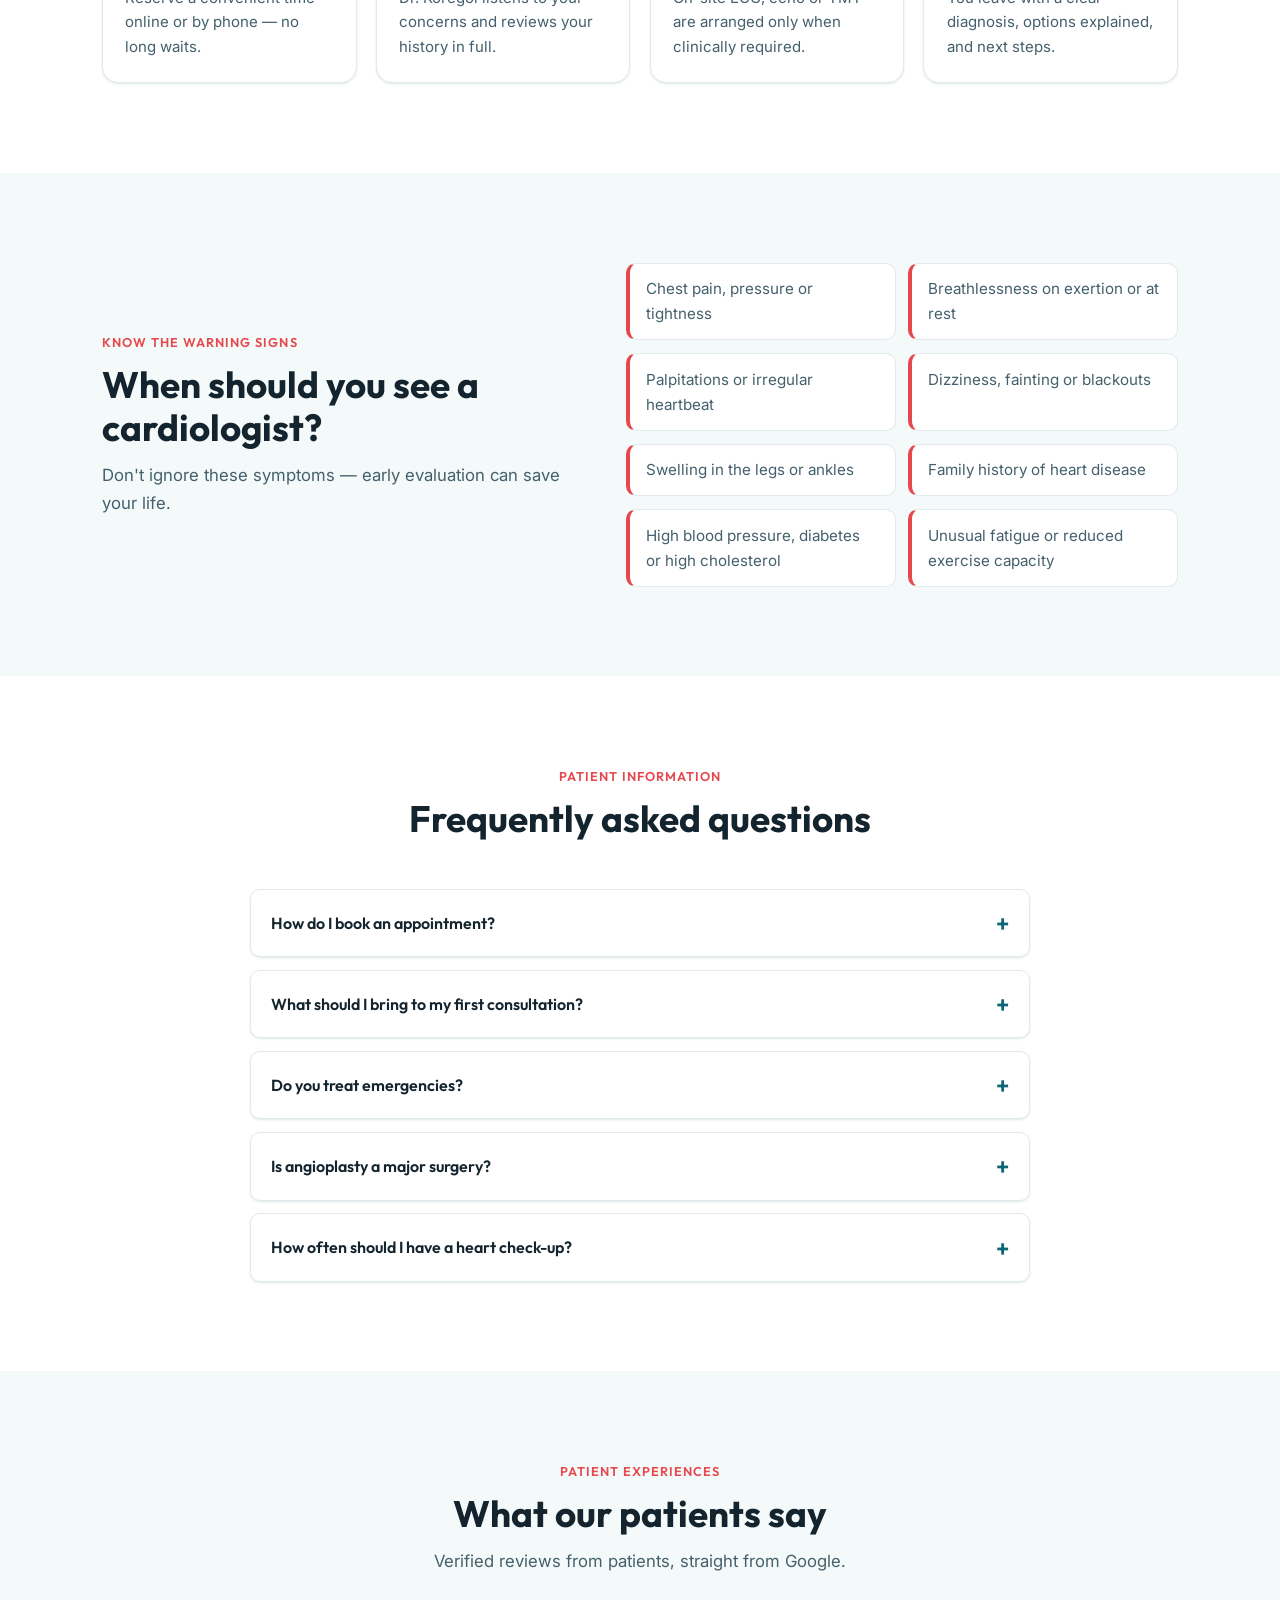
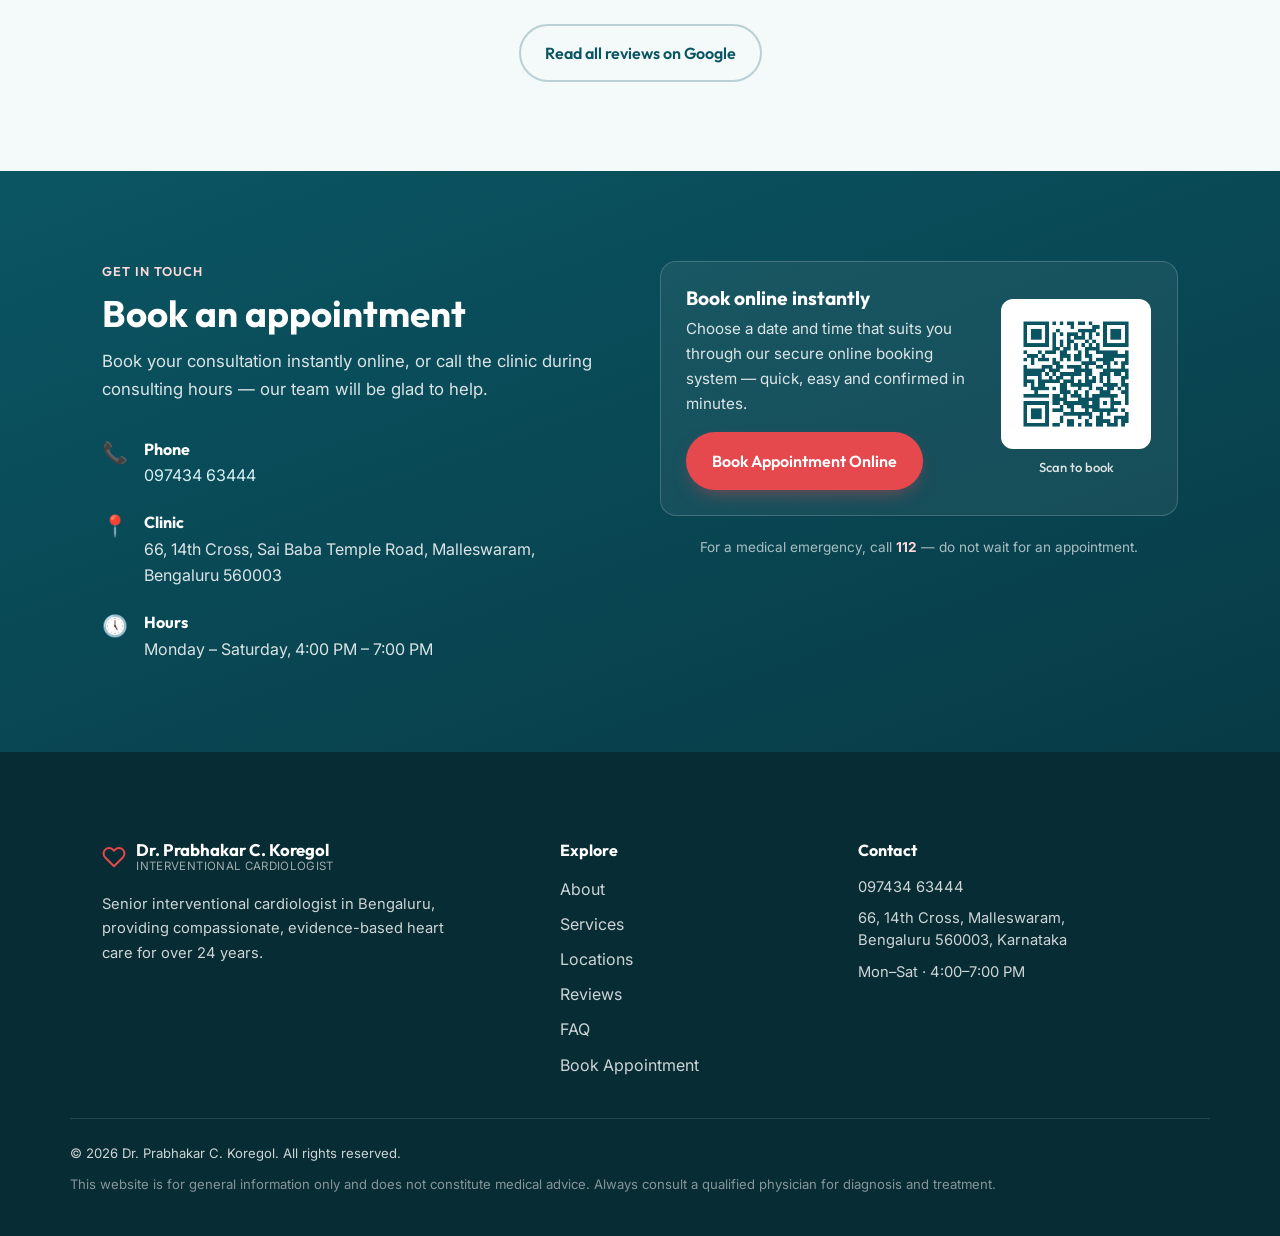
==== commit 77dd8594: "Update emergency number from 108 to 112 Use India's unified national emergency number (112).  Co-Aut" ====
--- a/index.html
+++ b/index.html
@@ -68,7 +68,7 @@
 
   <!-- Emergency banner -->
   <div class="emergency-bar" role="note">
-    <span aria-hidden="true">⚠️</span> Having a medical emergency or chest pain? Call <strong>108</strong> (ambulance) immediately — do not wait for an appointment.
+    <span aria-hidden="true">⚠️</span> Having a medical emergency or chest pain? Call <strong>112</strong> (emergency) immediately — do not wait for an appointment.
   </div>
 
   <!-- Header -->
@@ -407,7 +407,7 @@
           </details>
           <details>
             <summary>Do you treat emergencies?</summary>
-            <p>For a medical emergency such as severe chest pain, please call <strong>108</strong> or go to the nearest emergency department immediately. This website is not for emergency care.</p>
+            <p>For a medical emergency such as severe chest pain, please call <strong>112</strong> or go to the nearest emergency department immediately. This website is not for emergency care.</p>
           </details>
           <details>
             <summary>Is angioplasty a major surgery?</summary>
@@ -494,7 +494,7 @@
               <figcaption>Scan to book</figcaption>
             </figure>
           </div>
-          <p class="book-emergency">For a medical emergency, call <strong>108</strong> — do not wait for an appointment.</p>
+          <p class="book-emergency">For a medical emergency, call <strong>112</strong> — do not wait for an appointment.</p>
         </div>
       </div>
     </section>
